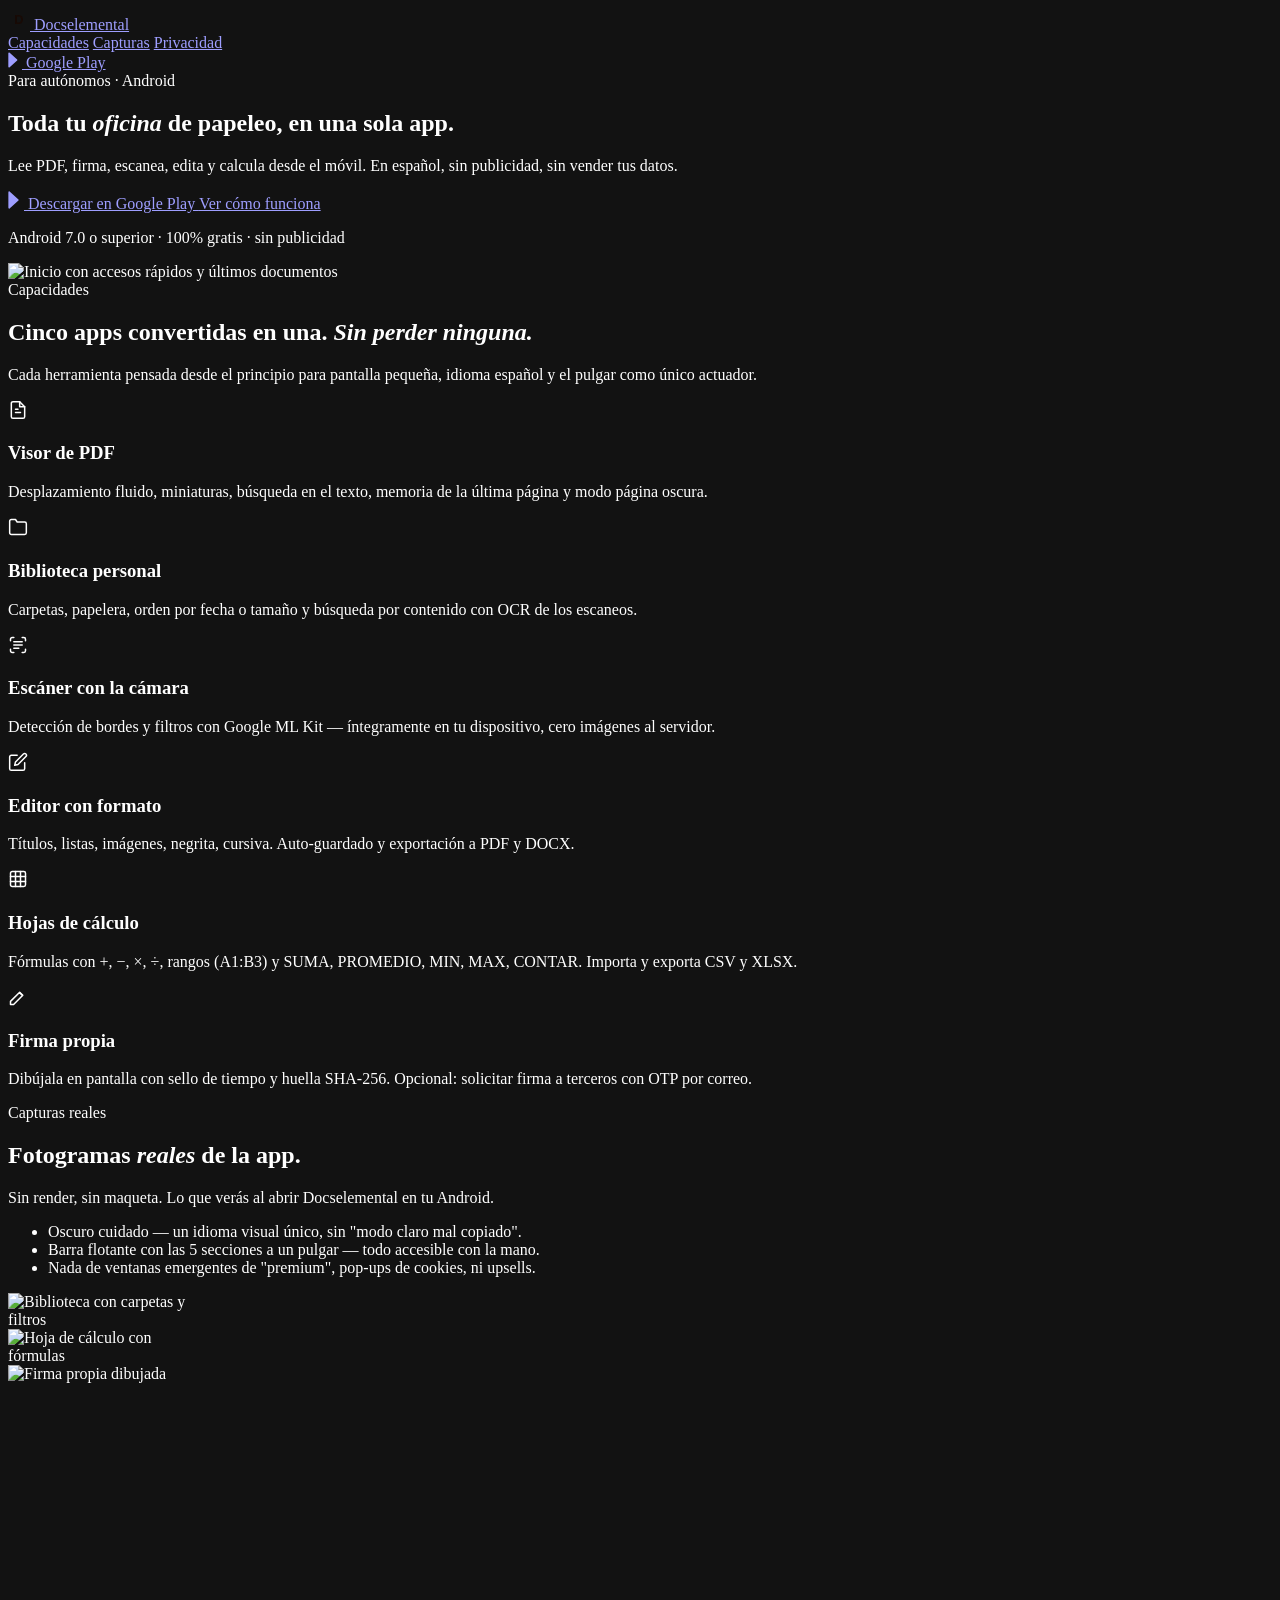
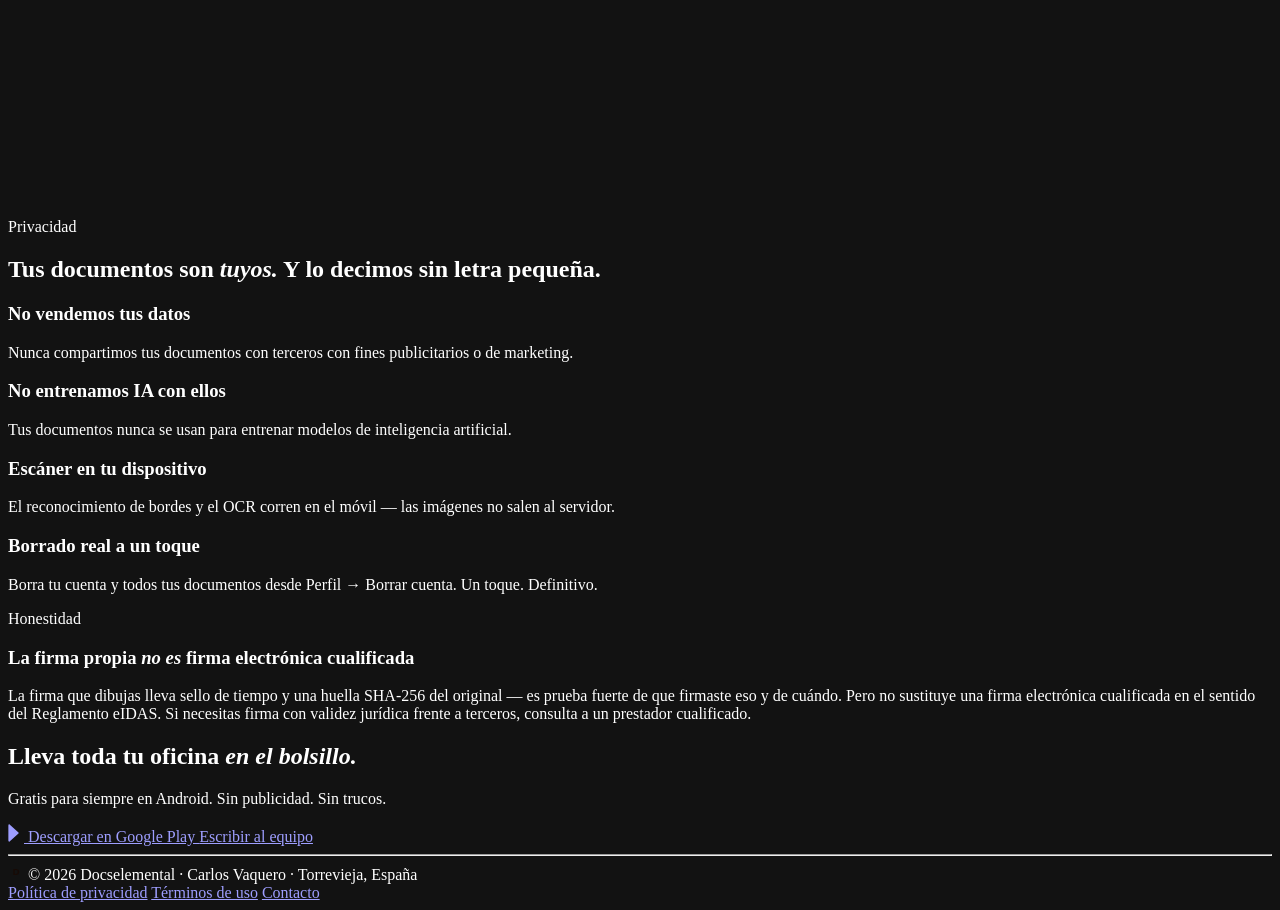
==== index.html @ fb438d94 "Finish-review fixes: canonical/og path, CTA disabled a11y, collage mobile overflow Resolves 6 materi" ====
<!DOCTYPE html><html lang="es"> <head><meta charset="utf-8"><meta name="viewport" content="width=device-width, initial-scale=1"><meta name="color-scheme" content="dark"><title>Docselemental · Toda tu oficina de papeleo, en una sola app</title><meta name="description" content="Lee PDF, firma, escanea, edita y calcula desde el móvil. Para autónomos y freelances. En español, sin publicidad, sin vender tus datos."><link rel="canonical" href="https://dehiven.github.io/docselemental-legal/"><!-- Open Graph / social --><meta property="og:title" content="Docselemental · Toda tu oficina de papeleo, en una sola app"><meta property="og:description" content="Lee PDF, firma, escanea, edita y calcula desde el móvil. Para autónomos y freelances. En español, sin publicidad, sin vender tus datos."><meta property="og:type" content="website"><meta property="og:url" content="https://dehiven.github.io/docselemental-legal/"><meta property="og:locale" content="es_ES"><meta property="og:image" content="https://dehiven.github.io/docselemental-legal/og.png"><meta name="twitter:card" content="summary_large_image"><!-- Icon --><link rel="icon" type="image/svg+xml" href="/docselemental-legal/favicon.svg"><!-- Fuente SaaS: Satoshi (Indian Type Foundry · Fontshare, free) --><link rel="preconnect" href="https://api.fontshare.com"><link rel="preconnect" href="https://cdn.fontshare.com" crossorigin><link rel="stylesheet" href="https://api.fontshare.com/v2/css?f[]=satoshi@400,500,700&display=swap"><link rel="stylesheet" href="/docselemental-legal/_astro/index.8Z9WgK96.css"></head> <body>   <div class="nav-shell"> <div class="col"> <nav class="nav-pill"> <a href="/docselemental-legal/" class="flex items-center gap-2 pl-2 no-underline text-[color:var(--color-text)]"> <svg width="22" height="22" viewBox="0 0 24 24" fill="none" aria-hidden="true"> <rect x="2" y="2" width="20" height="20" rx="6" fill="var(--color-ember)"></rect> <text x="12" y="17" text-anchor="middle" font-family="Satoshi, sans-serif" font-weight="700" font-size="14" fill="#180a05">D</text> </svg> <span class="font-semibold tracking-tight">Docselemental</span> </a> <div class="hidden md:flex items-center gap-1"> <a href="#capacidades" class="nav-link">Capacidades</a> <a href="#capturas" class="nav-link">Capturas</a> <a href="#privacidad" class="nav-link">Privacidad</a> </div> <a href="#" class="btn-ember" data-disabled="true" aria-disabled="true" tabindex="-1"> <svg width="14" height="16" viewBox="0 0 22 24" aria-hidden="true"><path d="M.5 1.2v21.6c0 .9 1 1.4 1.7.8l12.2-10.8c.5-.4.5-1.2 0-1.6L2.2.4C1.5-.2.5.3.5 1.2Z" fill="currentColor"></path></svg>
Google Play
</a> </nav> </div> </div>  <section class="relative overflow-hidden pt-14 md:pt-20 pb-20 md:pb-28"> <div class="hero-glow" aria-hidden="true"></div> <div class="col relative text-center"> <span class="section-tag"> <span class="w-1.5 h-1.5 rounded-full bg-[color:var(--color-ember)]"></span>
Para autónomos · Android
</span> <h1 class="hero-title text-[length:var(--text-h1)] mt-6 max-w-[14ch] md:max-w-[18ch] mx-auto">
Toda tu <em>oficina</em> de papeleo, en una sola app.
</h1> <p class="text-[length:var(--text-lede)] mt-6 max-w-[42ch] mx-auto text-[color:var(--color-text-dim)] leading-snug">
Lee PDF, firma, escanea, edita y calcula desde el móvil. En español, sin publicidad, sin vender tus datos.
</p> <div class="mt-10 flex flex-wrap items-center justify-center gap-3"> <a href="#" class="btn-ember" data-disabled="true" aria-disabled="true" tabindex="-1"> <svg width="16" height="18" viewBox="0 0 22 24" aria-hidden="true"><path d="M.5 1.2v21.6c0 .9 1 1.4 1.7.8l12.2-10.8c.5-.4.5-1.2 0-1.6L2.2.4C1.5-.2.5.3.5 1.2Z" fill="currentColor"></path></svg>
Descargar en Google Play
</a> <a href="#capacidades" class="btn-ghost">Ver cómo funciona</a> </div> <p class="text-[length:var(--text-micro)] mt-5 text-[color:var(--color-text-faint)]">
Android 7.0 o superior · 100% gratis · sin publicidad
</p> </div> <!-- Mockup del móvil debajo del hero --> <div class="col relative mt-16 md:mt-24 flex justify-center"> <div class="phone-frame"> <div class="phone-notch"></div> <div class="phone-frame-screen"> <img src="/docselemental-legal/screens/03-inicio.png" alt="Inicio con accesos rápidos y últimos documentos" width="1080" height="1920" loading="eager"> </div> </div> </div> </section>  <section id="capacidades" class="section"> <div class="col text-center"> <span class="section-tag">Capacidades</span> <h2 class="section-title text-[length:var(--text-h2)] max-w-[22ch] mx-auto">
Cinco apps convertidas en una. <em class="not-italic text-[color:var(--color-ember-2)]">Sin perder ninguna.</em> </h2> <p class="text-[color:var(--color-text-dim)] text-[length:var(--text-body)] mt-5 max-w-[46ch] mx-auto">
Cada herramienta pensada desde el principio para pantalla pequeña, idioma español y el pulgar como único actuador.
</p> </div> <div class="col mt-14 grid gap-5 md:grid-cols-2 lg:grid-cols-3"> <article class="feature-card"> <span class="feature-icon"> <svg width="20" height="20" viewBox="0 0 24 24" fill="none" stroke="currentColor" stroke-width="1.8" stroke-linecap="round" stroke-linejoin="round" aria-hidden="true"><path d="M14 2H6a2 2 0 0 0-2 2v16a2 2 0 0 0 2 2h12a2 2 0 0 0 2-2V8z"></path><path d="M14 2v6h6"></path><path d="M9 15h6M9 11h3"></path></svg>      </span> <h3>Visor de PDF</h3> <p>Desplazamiento fluido, miniaturas, búsqueda en el texto, memoria de la última página y modo página oscura.</p> </article><article class="feature-card"> <span class="feature-icon">  <svg width="20" height="20" viewBox="0 0 24 24" fill="none" stroke="currentColor" stroke-width="1.8" stroke-linecap="round" stroke-linejoin="round" aria-hidden="true"><path d="M22 19a2 2 0 0 1-2 2H4a2 2 0 0 1-2-2V5a2 2 0 0 1 2-2h5l2 3h9a2 2 0 0 1 2 2z"></path></svg>     </span> <h3>Biblioteca personal</h3> <p>Carpetas, papelera, orden por fecha o tamaño y búsqueda por contenido con OCR de los escaneos.</p> </article><article class="feature-card"> <span class="feature-icon">   <svg width="20" height="20" viewBox="0 0 24 24" fill="none" stroke="currentColor" stroke-width="1.8" stroke-linecap="round" stroke-linejoin="round" aria-hidden="true"><path d="M3 7V5a2 2 0 0 1 2-2h2"></path><path d="M17 3h2a2 2 0 0 1 2 2v2"></path><path d="M21 17v2a2 2 0 0 1-2 2h-2"></path><path d="M7 21H5a2 2 0 0 1-2-2v-2"></path><path d="M7 8h10"></path><path d="M7 12h10"></path><path d="M7 16h6"></path></svg>    </span> <h3>Escáner con la cámara</h3> <p>Detección de bordes y filtros con Google ML Kit — íntegramente en tu dispositivo, cero imágenes al servidor.</p> </article><article class="feature-card"> <span class="feature-icon">    <svg width="20" height="20" viewBox="0 0 24 24" fill="none" stroke="currentColor" stroke-width="1.8" stroke-linecap="round" stroke-linejoin="round" aria-hidden="true"><path d="M11 4H4a2 2 0 0 0-2 2v14a2 2 0 0 0 2 2h14a2 2 0 0 0 2-2v-7"></path><path d="M18.5 2.5a2.121 2.121 0 0 1 3 3L12 15l-4 1 1-4z"></path></svg>   </span> <h3>Editor con formato</h3> <p>Títulos, listas, imágenes, negrita, cursiva. Auto-guardado y exportación a PDF y DOCX.</p> </article><article class="feature-card"> <span class="feature-icon">     <svg width="20" height="20" viewBox="0 0 24 24" fill="none" stroke="currentColor" stroke-width="1.8" stroke-linecap="round" stroke-linejoin="round" aria-hidden="true"><rect x="3" y="3" width="18" height="18" rx="2"></rect><line x1="3" y1="9" x2="21" y2="9"></line><line x1="3" y1="15" x2="21" y2="15"></line><line x1="9" y1="3" x2="9" y2="21"></line><line x1="15" y1="3" x2="15" y2="21"></line></svg>  </span> <h3>Hojas de cálculo</h3> <p>Fórmulas con +, −, ×, ÷, rangos (A1:B3) y SUMA, PROMEDIO, MIN, MAX, CONTAR. Importa y exporta CSV y XLSX.</p> </article><article class="feature-card"> <span class="feature-icon">      <svg width="20" height="20" viewBox="0 0 24 24" fill="none" stroke="currentColor" stroke-width="1.8" stroke-linecap="round" stroke-linejoin="round" aria-hidden="true"><path d="M3 17.25V21h3.75l11-11-3.75-3.75-11 11z"></path><path d="M14 7l3 3"></path></svg> </span> <h3>Firma propia</h3> <p>Dibújala en pantalla con sello de tiempo y huella SHA-256. Opcional: solicitar firma a terceros con OTP por correo.</p> </article> </div> </section>  <section id="capturas" class="section"> <div class="col grid gap-14 lg:grid-cols-[1.1fr_1fr] lg:items-center"> <div> <span class="section-tag">Capturas reales</span> <h2 class="section-title text-[length:var(--text-h2)] mt-3 max-w-[18ch]">
Fotogramas <em class="not-italic text-[color:var(--color-ember-2)]">reales</em> de la app.
</h2> <p class="text-[color:var(--color-text-dim)] text-[length:var(--text-body)] mt-5 max-w-[46ch]">
Sin render, sin maqueta. Lo que verás al abrir Docselemental en tu Android.
</p> <ul class="mt-8 space-y-3 text-[color:var(--color-text-dim)] text-[length:var(--text-body)]"> <li class="flex items-start gap-2.5"><span class="mt-2 w-1.5 h-1.5 rounded-full bg-[color:var(--color-ember)] shrink-0"></span>Oscuro cuidado — un idioma visual único, sin "modo claro mal copiado".</li> <li class="flex items-start gap-2.5"><span class="mt-2 w-1.5 h-1.5 rounded-full bg-[color:var(--color-ember)] shrink-0"></span>Barra flotante con las 5 secciones a un pulgar — todo accesible con la mano.</li> <li class="flex items-start gap-2.5"><span class="mt-2 w-1.5 h-1.5 rounded-full bg-[color:var(--color-ember)] shrink-0"></span>Nada de ventanas emergentes de "premium", pop-ups de cookies, ni upsells.</li> </ul> </div> <!-- Collage de 3 capturas apiladas. Phone central como ancla; siblings
           rotados a los costados. Todas las medidas en clamp(viewport) para
           que el conjunto quepa en 375 px sin tocar la sección eIDAS de abajo. --> <div class="relative flex justify-center lg:justify-end" style="isolation:isolate"> <div class="relative" style="width:min(100%, 420px); aspect-ratio:4/5"> <div class="phone-frame absolute left-0 bottom-2 rotate-[-6deg] origin-bottom-left" style="width:clamp(100px, 32vw, 180px)"> <div class="phone-notch"></div> <div class="phone-frame-screen"> <img src="/docselemental-legal/screens/04-biblioteca.png" alt="Biblioteca con carpetas y filtros" loading="lazy" width="1080" height="1920"> </div> </div> <div class="phone-frame absolute right-0 top-2 rotate-[8deg] origin-top-right" style="width:clamp(115px, 36vw, 200px)"> <div class="phone-notch"></div> <div class="phone-frame-screen"> <img src="/docselemental-legal/screens/05-hojas.png" alt="Hoja de cálculo con fórmulas" loading="lazy" width="1080" height="1920"> </div> </div> <div class="phone-frame absolute left-1/2 -translate-x-1/2 top-1/2 -translate-y-1/2" style="width:clamp(140px, 44vw, 230px); z-index:2"> <div class="phone-notch"></div> <div class="phone-frame-screen"> <img src="/docselemental-legal/screens/07-firma.png" alt="Firma propia dibujada" loading="lazy" width="1080" height="1920"> </div> </div> </div> </div> </div> </section>  <section id="privacidad" class="section"> <div class="col text-center"> <span class="section-tag">Privacidad</span> <h2 class="section-title text-[length:var(--text-h2)] max-w-[22ch] mx-auto">
Tus documentos son <em class="not-italic text-[color:var(--color-ember-2)]">tuyos.</em> Y lo decimos sin letra pequeña.
</h2> </div> <div class="col mt-12 grid gap-5 md:grid-cols-2"> <article class="feature-card"> <h3>No vendemos tus datos</h3> <p>Nunca compartimos tus documentos con terceros con fines publicitarios o de marketing.</p> </article><article class="feature-card"> <h3>No entrenamos IA con ellos</h3> <p>Tus documentos nunca se usan para entrenar modelos de inteligencia artificial.</p> </article><article class="feature-card"> <h3>Escáner en tu dispositivo</h3> <p>El reconocimiento de bordes y el OCR corren en el móvil — las imágenes no salen al servidor.</p> </article><article class="feature-card"> <h3>Borrado real a un toque</h3> <p>Borra tu cuenta y todos tus documentos desde Perfil → Borrar cuenta. Un toque. Definitivo.</p> </article> </div> <!-- Lo que NO es (honestidad clave del posicionamiento) --> <div class="col mt-14"> <div class="feature-card max-w-[52rem] mx-auto"> <span class="section-tag mb-3">Honestidad</span> <h3>La firma propia <em class="not-italic text-[color:var(--color-ember-2)]">no es</em> firma electrónica cualificada</h3> <p class="mt-3">
La firma que dibujas lleva sello de tiempo y una huella SHA-256 del original — es
          prueba fuerte de que firmaste eso y de cuándo. Pero no sustituye una firma
          electrónica cualificada en el sentido del Reglamento eIDAS. Si necesitas firma
          con validez jurídica frente a terceros, consulta a un prestador cualificado.
</p> </div> </div> </section>  <section class="section"> <div class="col text-center relative overflow-hidden rounded-3xl border border-[color:var(--color-line)] bg-gradient-to-b from-[color:var(--color-bg-2)] to-[color:var(--color-bg)] p-10 md:p-16"> <div class="hero-glow" aria-hidden="true" style="inset: -40% -20% auto -20%; height: 100%"></div> <div class="relative"> <h2 class="section-title text-[length:var(--text-h2)] max-w-[22ch] mx-auto">
Lleva toda tu oficina <em class="not-italic text-[color:var(--color-ember-2)]">en el bolsillo.</em> </h2> <p class="text-[length:var(--text-lede)] text-[color:var(--color-text-dim)] mt-5 max-w-[42ch] mx-auto">
Gratis para siempre en Android. Sin publicidad. Sin trucos.
</p> <div class="mt-9 flex flex-wrap items-center justify-center gap-3"> <a href="#" class="btn-ember" data-disabled="true" aria-disabled="true" tabindex="-1"> <svg width="16" height="18" viewBox="0 0 22 24" aria-hidden="true"><path d="M.5 1.2v21.6c0 .9 1 1.4 1.7.8l12.2-10.8c.5-.4.5-1.2 0-1.6L2.2.4C1.5-.2.5.3.5 1.2Z" fill="currentColor"></path></svg>
Descargar en Google Play
</a> <a href="mailto:vaqueromuelacarlos@gmail.com" class="btn-ghost">Escribir al equipo</a> </div> </div> </div> </section>  <footer class="pb-12 pt-6"> <div class="col"> <hr class="div-ember mb-8"> <div class="flex flex-wrap items-start justify-between gap-6 text-[length:var(--text-micro)] text-[color:var(--color-text-faint)]"> <div class="flex items-center gap-2"> <svg width="16" height="16" viewBox="0 0 24 24" fill="none" aria-hidden="true"> <rect x="2" y="2" width="20" height="20" rx="6" fill="var(--color-ember)"></rect> <text x="12" y="17" text-anchor="middle" font-family="Satoshi, sans-serif" font-weight="700" font-size="14" fill="#180a05">D</text> </svg> <span>© 2026 Docselemental · Carlos Vaquero · Torrevieja, España</span> </div> <nav class="flex flex-wrap gap-x-6 gap-y-2"> <a href="politica-privacidad.html" class="hover:text-[color:var(--color-text)]">Política de privacidad</a> <a href="terminos-uso.html" class="hover:text-[color:var(--color-text)]">Términos de uso</a> <a href="mailto:vaqueromuelacarlos@gmail.com" class="hover:text-[color:var(--color-text)]">Contacto</a> </nav> </div> </div> </footer>  </body></html>
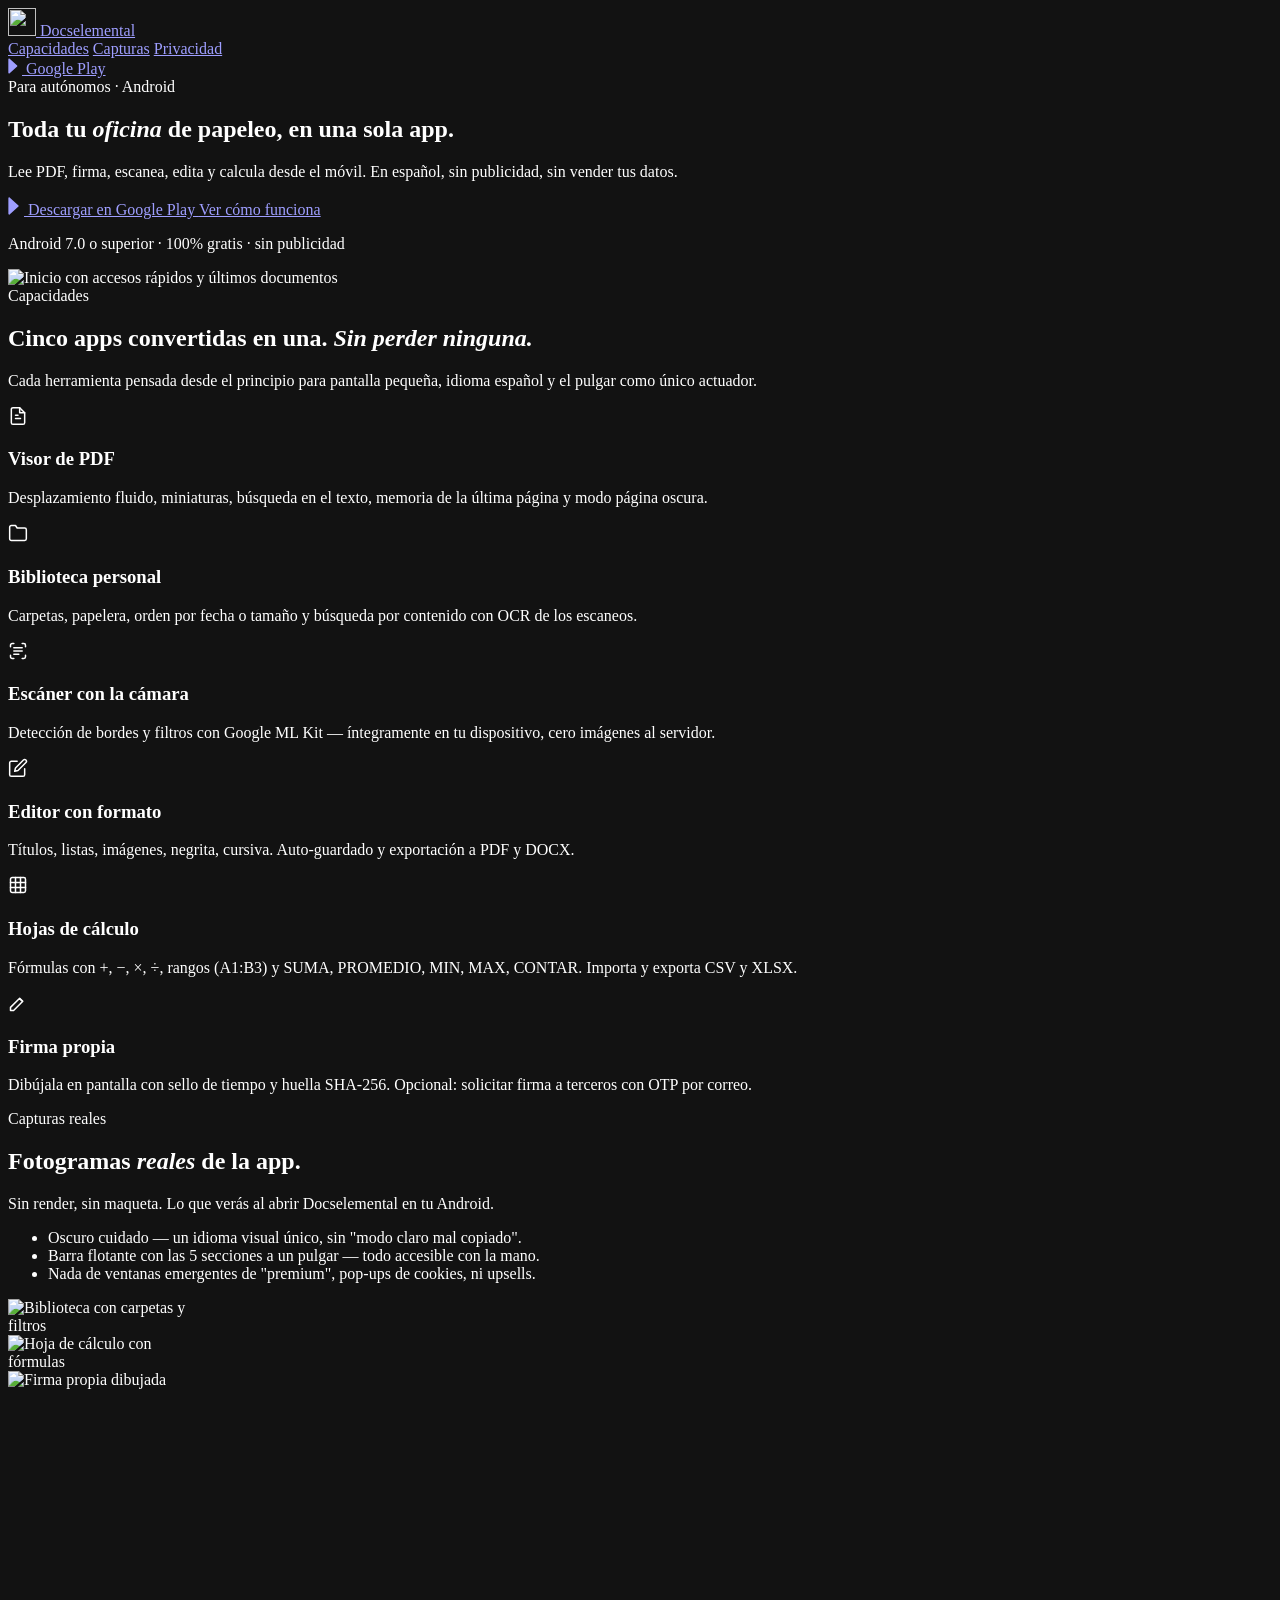
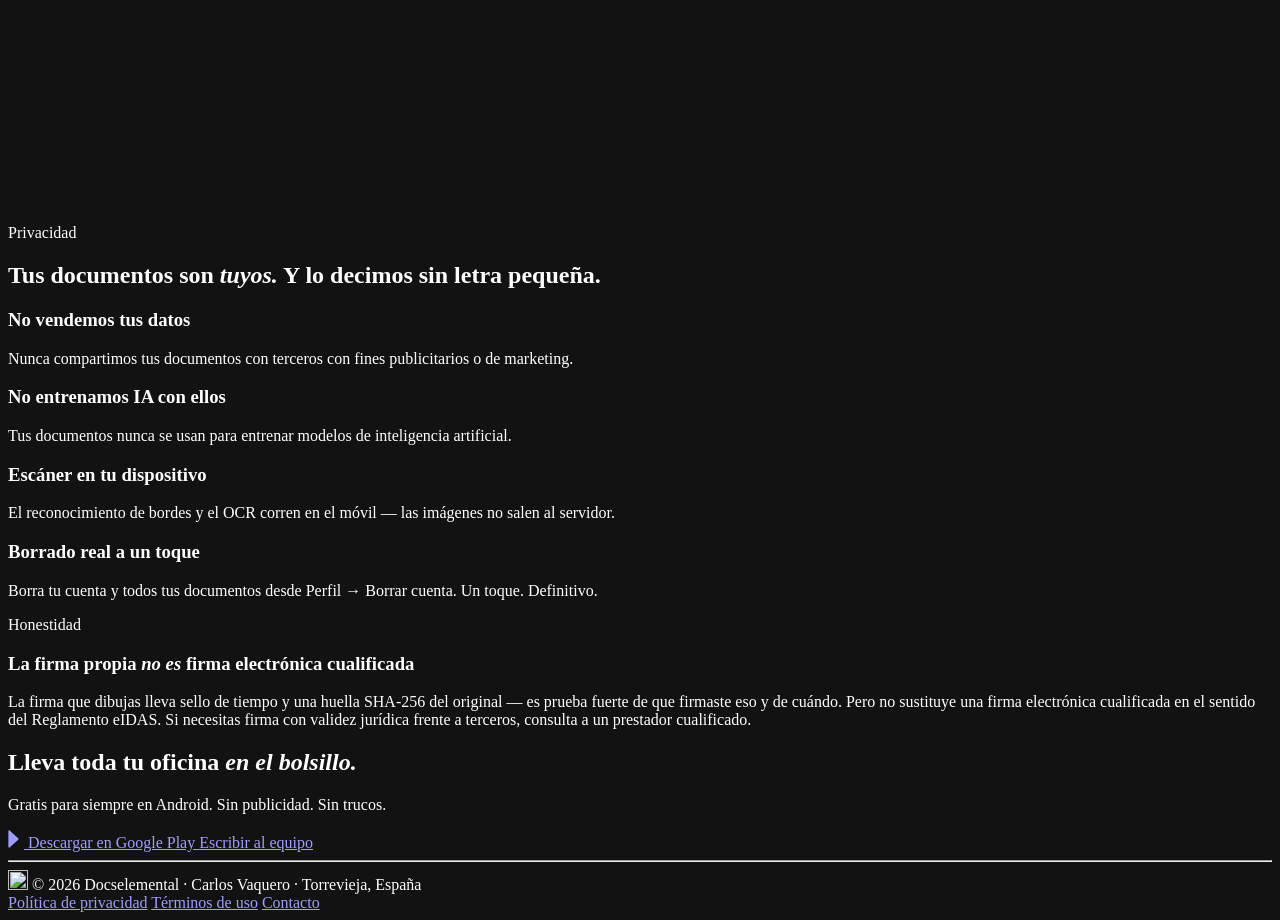
==== commit 0ad3d53b: "Logo oficial de la app + fix capturas recortadas + mobile pulido - Nuevo logo PNG de la app en nav, " ====
--- a/index.html
+++ b/index.html
@@ -1,4 +1,4 @@
-<!DOCTYPE html><html lang="es"> <head><meta charset="utf-8"><meta name="viewport" content="width=device-width, initial-scale=1"><meta name="color-scheme" content="dark"><title>Docselemental · Toda tu oficina de papeleo, en una sola app</title><meta name="description" content="Lee PDF, firma, escanea, edita y calcula desde el móvil. Para autónomos y freelances. En español, sin publicidad, sin vender tus datos."><link rel="canonical" href="https://dehiven.github.io/docselemental-legal/"><!-- Open Graph / social --><meta property="og:title" content="Docselemental · Toda tu oficina de papeleo, en una sola app"><meta property="og:description" content="Lee PDF, firma, escanea, edita y calcula desde el móvil. Para autónomos y freelances. En español, sin publicidad, sin vender tus datos."><meta property="og:type" content="website"><meta property="og:url" content="https://dehiven.github.io/docselemental-legal/"><meta property="og:locale" content="es_ES"><meta property="og:image" content="https://dehiven.github.io/docselemental-legal/og.png"><meta name="twitter:card" content="summary_large_image"><!-- Icon --><link rel="icon" type="image/svg+xml" href="/docselemental-legal/favicon.svg"><!-- Fuente SaaS: Satoshi (Indian Type Foundry · Fontshare, free) --><link rel="preconnect" href="https://api.fontshare.com"><link rel="preconnect" href="https://cdn.fontshare.com" crossorigin><link rel="stylesheet" href="https://api.fontshare.com/v2/css?f[]=satoshi@400,500,700&display=swap"><link rel="stylesheet" href="/docselemental-legal/_astro/index.8Z9WgK96.css"></head> <body>   <div class="nav-shell"> <div class="col"> <nav class="nav-pill"> <a href="/docselemental-legal/" class="flex items-center gap-2 pl-2 no-underline text-[color:var(--color-text)]"> <svg width="22" height="22" viewBox="0 0 24 24" fill="none" aria-hidden="true"> <rect x="2" y="2" width="20" height="20" rx="6" fill="var(--color-ember)"></rect> <text x="12" y="17" text-anchor="middle" font-family="Satoshi, sans-serif" font-weight="700" font-size="14" fill="#180a05">D</text> </svg> <span class="font-semibold tracking-tight">Docselemental</span> </a> <div class="hidden md:flex items-center gap-1"> <a href="#capacidades" class="nav-link">Capacidades</a> <a href="#capturas" class="nav-link">Capturas</a> <a href="#privacidad" class="nav-link">Privacidad</a> </div> <a href="#" class="btn-ember" data-disabled="true" aria-disabled="true" tabindex="-1"> <svg width="14" height="16" viewBox="0 0 22 24" aria-hidden="true"><path d="M.5 1.2v21.6c0 .9 1 1.4 1.7.8l12.2-10.8c.5-.4.5-1.2 0-1.6L2.2.4C1.5-.2.5.3.5 1.2Z" fill="currentColor"></path></svg>
+<!DOCTYPE html><html lang="es"> <head><meta charset="utf-8"><meta name="viewport" content="width=device-width, initial-scale=1"><meta name="color-scheme" content="dark"><title>Docselemental · Toda tu oficina de papeleo, en una sola app</title><meta name="description" content="Lee PDF, firma, escanea, edita y calcula desde el móvil. Para autónomos y freelances. En español, sin publicidad, sin vender tus datos."><link rel="canonical" href="https://dehiven.github.io/docselemental-legal/"><!-- Open Graph / social --><meta property="og:title" content="Docselemental · Toda tu oficina de papeleo, en una sola app"><meta property="og:description" content="Lee PDF, firma, escanea, edita y calcula desde el móvil. Para autónomos y freelances. En español, sin publicidad, sin vender tus datos."><meta property="og:type" content="website"><meta property="og:url" content="https://dehiven.github.io/docselemental-legal/"><meta property="og:locale" content="es_ES"><meta property="og:image" content="https://dehiven.github.io/docselemental-legal/og.png"><meta name="twitter:card" content="summary_large_image"><!-- Icon oficial de la app --><link rel="icon" type="image/png" href="/docselemental-legal/logo.png"><link rel="apple-touch-icon" href="/docselemental-legal/logo.png"><!-- Fuente SaaS: Satoshi (Indian Type Foundry · Fontshare, free) --><link rel="preconnect" href="https://api.fontshare.com"><link rel="preconnect" href="https://cdn.fontshare.com" crossorigin><link rel="stylesheet" href="https://api.fontshare.com/v2/css?f[]=satoshi@400,500,700&display=swap"><link rel="stylesheet" href="/docselemental-legal/_astro/index.DDePrbBV.css"></head> <body>   <div class="nav-shell"> <div class="col"> <nav class="nav-pill"> <a href="/docselemental-legal/" class="flex items-center gap-2 pl-1 no-underline text-[color:var(--color-text)]"> <img src="/docselemental-legal/logo.png" alt="" width="28" height="28" class="rounded-lg"> <span class="font-semibold tracking-tight">Docselemental</span> </a> <div class="hidden md:flex items-center gap-1"> <a href="#capacidades" class="nav-link">Capacidades</a> <a href="#capturas" class="nav-link">Capturas</a> <a href="#privacidad" class="nav-link">Privacidad</a> </div> <a href="#" class="btn-ember" data-disabled="true" aria-disabled="true" tabindex="-1"> <svg width="14" height="16" viewBox="0 0 22 24" aria-hidden="true"><path d="M.5 1.2v21.6c0 .9 1 1.4 1.7.8l12.2-10.8c.5-.4.5-1.2 0-1.6L2.2.4C1.5-.2.5.3.5 1.2Z" fill="currentColor"></path></svg>
 Google Play
 </a> </nav> </div> </div>  <section class="relative overflow-hidden pt-14 md:pt-20 pb-20 md:pb-28"> <div class="hero-glow" aria-hidden="true"></div> <div class="col relative text-center"> <span class="section-tag"> <span class="w-1.5 h-1.5 rounded-full bg-[color:var(--color-ember)]"></span>
 Para autónomos · Android
@@ -31,4 +31,4 @@
 Gratis para siempre en Android. Sin publicidad. Sin trucos.
 </p> <div class="mt-9 flex flex-wrap items-center justify-center gap-3"> <a href="#" class="btn-ember" data-disabled="true" aria-disabled="true" tabindex="-1"> <svg width="16" height="18" viewBox="0 0 22 24" aria-hidden="true"><path d="M.5 1.2v21.6c0 .9 1 1.4 1.7.8l12.2-10.8c.5-.4.5-1.2 0-1.6L2.2.4C1.5-.2.5.3.5 1.2Z" fill="currentColor"></path></svg>
 Descargar en Google Play
-</a> <a href="mailto:vaqueromuelacarlos@gmail.com" class="btn-ghost">Escribir al equipo</a> </div> </div> </div> </section>  <footer class="pb-12 pt-6"> <div class="col"> <hr class="div-ember mb-8"> <div class="flex flex-wrap items-start justify-between gap-6 text-[length:var(--text-micro)] text-[color:var(--color-text-faint)]"> <div class="flex items-center gap-2"> <svg width="16" height="16" viewBox="0 0 24 24" fill="none" aria-hidden="true"> <rect x="2" y="2" width="20" height="20" rx="6" fill="var(--color-ember)"></rect> <text x="12" y="17" text-anchor="middle" font-family="Satoshi, sans-serif" font-weight="700" font-size="14" fill="#180a05">D</text> </svg> <span>© 2026 Docselemental · Carlos Vaquero · Torrevieja, España</span> </div> <nav class="flex flex-wrap gap-x-6 gap-y-2"> <a href="politica-privacidad.html" class="hover:text-[color:var(--color-text)]">Política de privacidad</a> <a href="terminos-uso.html" class="hover:text-[color:var(--color-text)]">Términos de uso</a> <a href="mailto:vaqueromuelacarlos@gmail.com" class="hover:text-[color:var(--color-text)]">Contacto</a> </nav> </div> </div> </footer>  </body></html>+</a> <a href="mailto:vaqueromuelacarlos@gmail.com" class="btn-ghost">Escribir al equipo</a> </div> </div> </div> </section>  <footer class="pb-12 pt-6"> <div class="col"> <hr class="div-ember mb-8"> <div class="flex flex-wrap items-start justify-between gap-6 text-[length:var(--text-micro)] text-[color:var(--color-text-faint)]"> <div class="flex items-center gap-2"> <img src="/docselemental-legal/logo.png" alt="" width="20" height="20" class="rounded-md"> <span>© 2026 Docselemental · Carlos Vaquero · Torrevieja, España</span> </div> <nav class="flex flex-wrap gap-x-6 gap-y-2"> <a href="politica-privacidad.html" class="hover:text-[color:var(--color-text)]">Política de privacidad</a> <a href="terminos-uso.html" class="hover:text-[color:var(--color-text)]">Términos de uso</a> <a href="mailto:vaqueromuelacarlos@gmail.com" class="hover:text-[color:var(--color-text)]">Contacto</a> </nav> </div> </div> </footer>  </body></html>
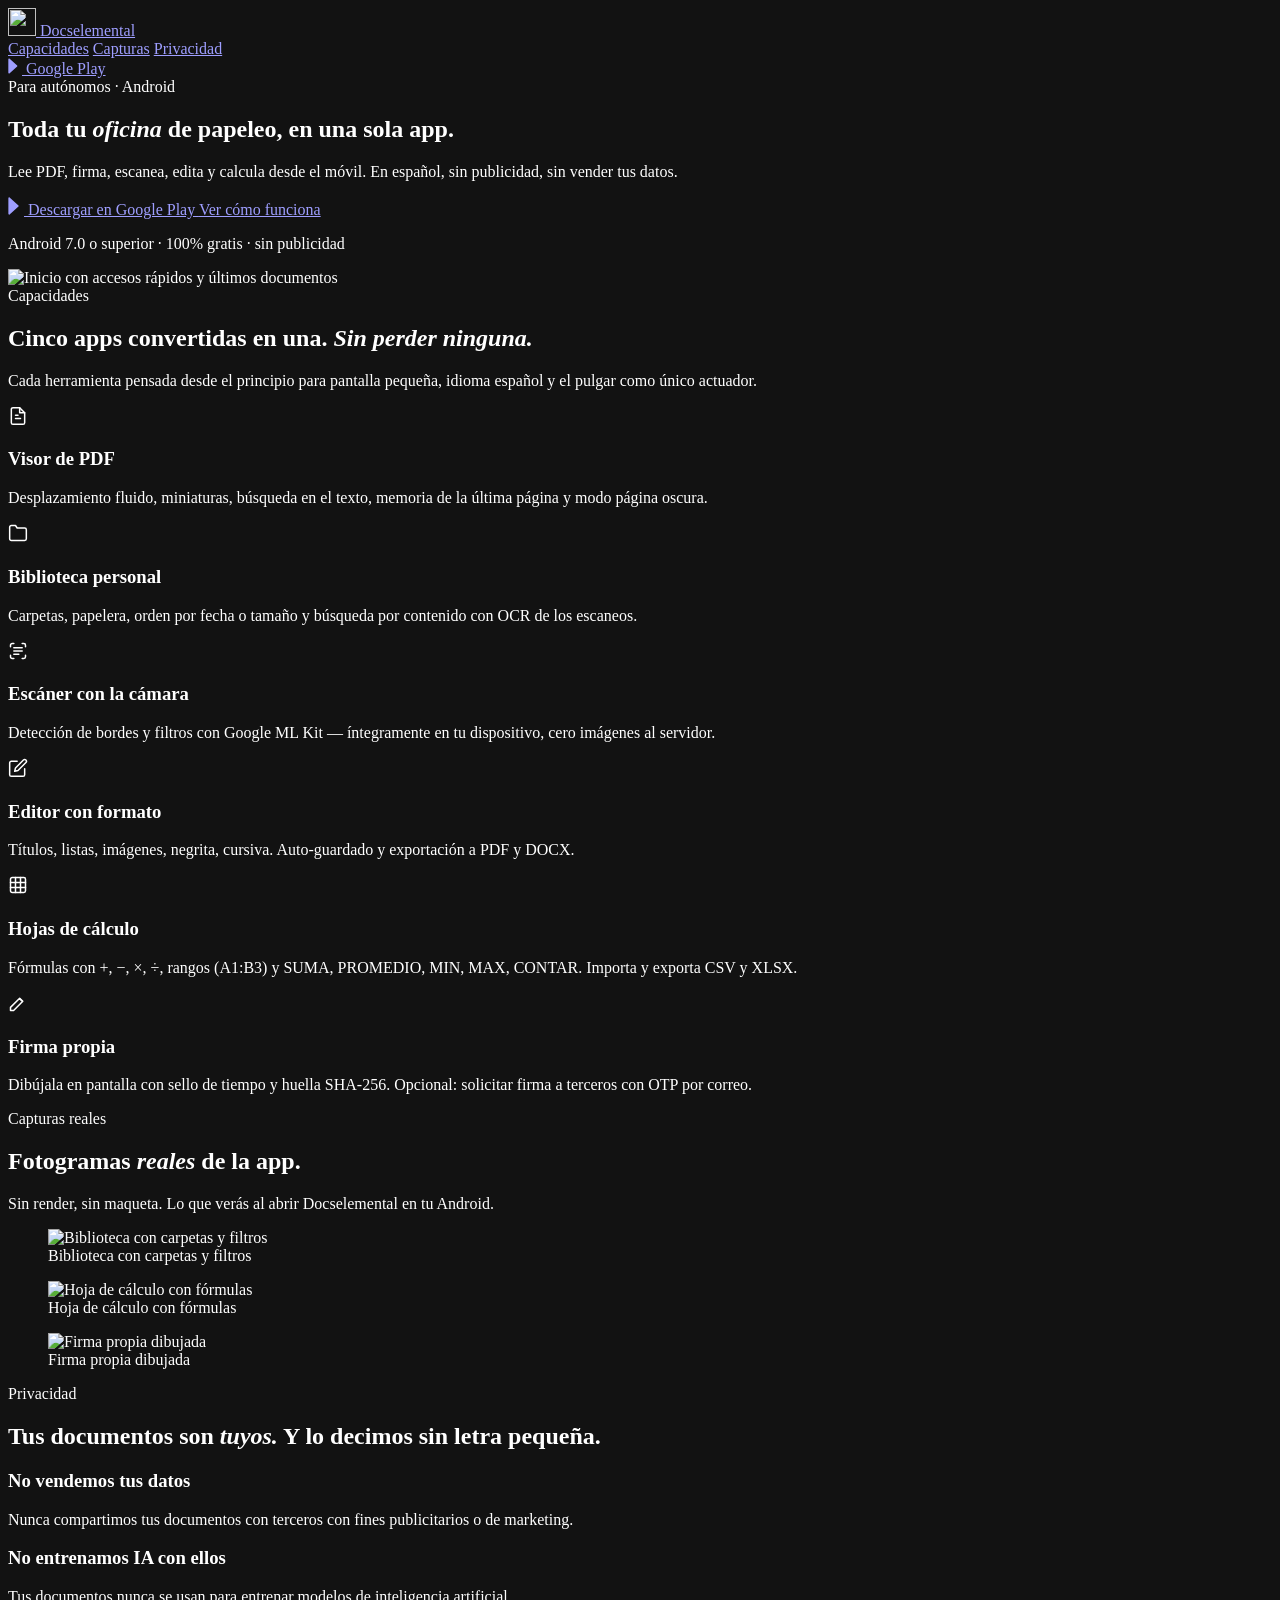
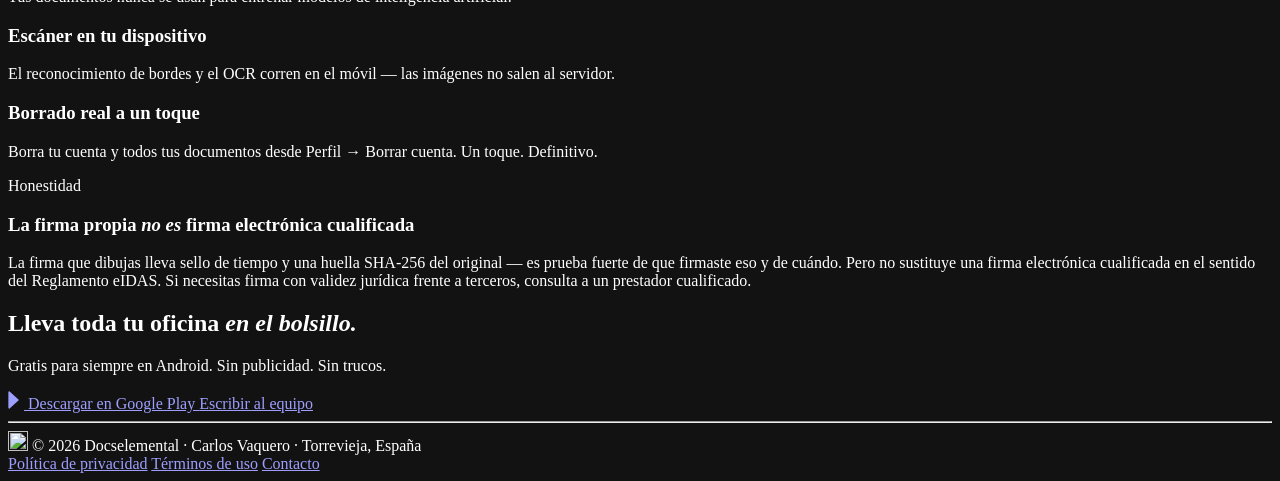
==== commit a819544a: "Mobile: overflow-x hidden + grid limpio sin solapamientos - html/body overflow-x:hidden como safety " ====
--- a/index.html
+++ b/index.html
@@ -1,4 +1,4 @@
-<!DOCTYPE html><html lang="es"> <head><meta charset="utf-8"><meta name="viewport" content="width=device-width, initial-scale=1"><meta name="color-scheme" content="dark"><title>Docselemental · Toda tu oficina de papeleo, en una sola app</title><meta name="description" content="Lee PDF, firma, escanea, edita y calcula desde el móvil. Para autónomos y freelances. En español, sin publicidad, sin vender tus datos."><link rel="canonical" href="https://dehiven.github.io/docselemental-legal/"><!-- Open Graph / social --><meta property="og:title" content="Docselemental · Toda tu oficina de papeleo, en una sola app"><meta property="og:description" content="Lee PDF, firma, escanea, edita y calcula desde el móvil. Para autónomos y freelances. En español, sin publicidad, sin vender tus datos."><meta property="og:type" content="website"><meta property="og:url" content="https://dehiven.github.io/docselemental-legal/"><meta property="og:locale" content="es_ES"><meta property="og:image" content="https://dehiven.github.io/docselemental-legal/og.png"><meta name="twitter:card" content="summary_large_image"><!-- Icon oficial de la app --><link rel="icon" type="image/png" href="/docselemental-legal/logo.png"><link rel="apple-touch-icon" href="/docselemental-legal/logo.png"><!-- Fuente SaaS: Satoshi (Indian Type Foundry · Fontshare, free) --><link rel="preconnect" href="https://api.fontshare.com"><link rel="preconnect" href="https://cdn.fontshare.com" crossorigin><link rel="stylesheet" href="https://api.fontshare.com/v2/css?f[]=satoshi@400,500,700&display=swap"><link rel="stylesheet" href="/docselemental-legal/_astro/index.DDePrbBV.css"></head> <body>   <div class="nav-shell"> <div class="col"> <nav class="nav-pill"> <a href="/docselemental-legal/" class="flex items-center gap-2 pl-1 no-underline text-[color:var(--color-text)]"> <img src="/docselemental-legal/logo.png" alt="" width="28" height="28" class="rounded-lg"> <span class="font-semibold tracking-tight">Docselemental</span> </a> <div class="hidden md:flex items-center gap-1"> <a href="#capacidades" class="nav-link">Capacidades</a> <a href="#capturas" class="nav-link">Capturas</a> <a href="#privacidad" class="nav-link">Privacidad</a> </div> <a href="#" class="btn-ember" data-disabled="true" aria-disabled="true" tabindex="-1"> <svg width="14" height="16" viewBox="0 0 22 24" aria-hidden="true"><path d="M.5 1.2v21.6c0 .9 1 1.4 1.7.8l12.2-10.8c.5-.4.5-1.2 0-1.6L2.2.4C1.5-.2.5.3.5 1.2Z" fill="currentColor"></path></svg>
+<!DOCTYPE html><html lang="es"> <head><meta charset="utf-8"><meta name="viewport" content="width=device-width, initial-scale=1"><meta name="color-scheme" content="dark"><title>Docselemental · Toda tu oficina de papeleo, en una sola app</title><meta name="description" content="Lee PDF, firma, escanea, edita y calcula desde el móvil. Para autónomos y freelances. En español, sin publicidad, sin vender tus datos."><link rel="canonical" href="https://dehiven.github.io/docselemental-legal/"><!-- Open Graph / social --><meta property="og:title" content="Docselemental · Toda tu oficina de papeleo, en una sola app"><meta property="og:description" content="Lee PDF, firma, escanea, edita y calcula desde el móvil. Para autónomos y freelances. En español, sin publicidad, sin vender tus datos."><meta property="og:type" content="website"><meta property="og:url" content="https://dehiven.github.io/docselemental-legal/"><meta property="og:locale" content="es_ES"><meta property="og:image" content="https://dehiven.github.io/docselemental-legal/og.png"><meta name="twitter:card" content="summary_large_image"><!-- Icon oficial de la app --><link rel="icon" type="image/png" href="/docselemental-legal/logo.png"><link rel="apple-touch-icon" href="/docselemental-legal/logo.png"><!-- Fuente SaaS: Satoshi (Indian Type Foundry · Fontshare, free) --><link rel="preconnect" href="https://api.fontshare.com"><link rel="preconnect" href="https://cdn.fontshare.com" crossorigin><link rel="stylesheet" href="https://api.fontshare.com/v2/css?f[]=satoshi@400,500,700&display=swap"><link rel="stylesheet" href="/docselemental-legal/_astro/index.BOlfcXjz.css"></head> <body>   <div class="nav-shell"> <div class="col"> <nav class="nav-pill"> <a href="/docselemental-legal/" class="flex items-center gap-2 pl-1 no-underline text-[color:var(--color-text)]"> <img src="/docselemental-legal/logo.png" alt="" width="28" height="28" class="rounded-lg"> <span class="font-semibold tracking-tight">Docselemental</span> </a> <div class="hidden md:flex items-center gap-1"> <a href="#capacidades" class="nav-link">Capacidades</a> <a href="#capturas" class="nav-link">Capturas</a> <a href="#privacidad" class="nav-link">Privacidad</a> </div> <a href="#" class="btn-ember" data-disabled="true" aria-disabled="true" tabindex="-1"> <svg width="14" height="16" viewBox="0 0 22 24" aria-hidden="true"><path d="M.5 1.2v21.6c0 .9 1 1.4 1.7.8l12.2-10.8c.5-.4.5-1.2 0-1.6L2.2.4C1.5-.2.5.3.5 1.2Z" fill="currentColor"></path></svg>
 Google Play
 </a> </nav> </div> </div>  <section class="relative overflow-hidden pt-14 md:pt-20 pb-20 md:pb-28"> <div class="hero-glow" aria-hidden="true"></div> <div class="col relative text-center"> <span class="section-tag"> <span class="w-1.5 h-1.5 rounded-full bg-[color:var(--color-ember)]"></span>
 Para autónomos · Android
@@ -13,13 +13,12 @@
 </p> </div> <!-- Mockup del móvil debajo del hero --> <div class="col relative mt-16 md:mt-24 flex justify-center"> <div class="phone-frame"> <div class="phone-notch"></div> <div class="phone-frame-screen"> <img src="/docselemental-legal/screens/03-inicio.png" alt="Inicio con accesos rápidos y últimos documentos" width="1080" height="1920" loading="eager"> </div> </div> </div> </section>  <section id="capacidades" class="section"> <div class="col text-center"> <span class="section-tag">Capacidades</span> <h2 class="section-title text-[length:var(--text-h2)] max-w-[22ch] mx-auto">
 Cinco apps convertidas en una. <em class="not-italic text-[color:var(--color-ember-2)]">Sin perder ninguna.</em> </h2> <p class="text-[color:var(--color-text-dim)] text-[length:var(--text-body)] mt-5 max-w-[46ch] mx-auto">
 Cada herramienta pensada desde el principio para pantalla pequeña, idioma español y el pulgar como único actuador.
-</p> </div> <div class="col mt-14 grid gap-5 md:grid-cols-2 lg:grid-cols-3"> <article class="feature-card"> <span class="feature-icon"> <svg width="20" height="20" viewBox="0 0 24 24" fill="none" stroke="currentColor" stroke-width="1.8" stroke-linecap="round" stroke-linejoin="round" aria-hidden="true"><path d="M14 2H6a2 2 0 0 0-2 2v16a2 2 0 0 0 2 2h12a2 2 0 0 0 2-2V8z"></path><path d="M14 2v6h6"></path><path d="M9 15h6M9 11h3"></path></svg>      </span> <h3>Visor de PDF</h3> <p>Desplazamiento fluido, miniaturas, búsqueda en el texto, memoria de la última página y modo página oscura.</p> </article><article class="feature-card"> <span class="feature-icon">  <svg width="20" height="20" viewBox="0 0 24 24" fill="none" stroke="currentColor" stroke-width="1.8" stroke-linecap="round" stroke-linejoin="round" aria-hidden="true"><path d="M22 19a2 2 0 0 1-2 2H4a2 2 0 0 1-2-2V5a2 2 0 0 1 2-2h5l2 3h9a2 2 0 0 1 2 2z"></path></svg>     </span> <h3>Biblioteca personal</h3> <p>Carpetas, papelera, orden por fecha o tamaño y búsqueda por contenido con OCR de los escaneos.</p> </article><article class="feature-card"> <span class="feature-icon">   <svg width="20" height="20" viewBox="0 0 24 24" fill="none" stroke="currentColor" stroke-width="1.8" stroke-linecap="round" stroke-linejoin="round" aria-hidden="true"><path d="M3 7V5a2 2 0 0 1 2-2h2"></path><path d="M17 3h2a2 2 0 0 1 2 2v2"></path><path d="M21 17v2a2 2 0 0 1-2 2h-2"></path><path d="M7 21H5a2 2 0 0 1-2-2v-2"></path><path d="M7 8h10"></path><path d="M7 12h10"></path><path d="M7 16h6"></path></svg>    </span> <h3>Escáner con la cámara</h3> <p>Detección de bordes y filtros con Google ML Kit — íntegramente en tu dispositivo, cero imágenes al servidor.</p> </article><article class="feature-card"> <span class="feature-icon">    <svg width="20" height="20" viewBox="0 0 24 24" fill="none" stroke="currentColor" stroke-width="1.8" stroke-linecap="round" stroke-linejoin="round" aria-hidden="true"><path d="M11 4H4a2 2 0 0 0-2 2v14a2 2 0 0 0 2 2h14a2 2 0 0 0 2-2v-7"></path><path d="M18.5 2.5a2.121 2.121 0 0 1 3 3L12 15l-4 1 1-4z"></path></svg>   </span> <h3>Editor con formato</h3> <p>Títulos, listas, imágenes, negrita, cursiva. Auto-guardado y exportación a PDF y DOCX.</p> </article><article class="feature-card"> <span class="feature-icon">     <svg width="20" height="20" viewBox="0 0 24 24" fill="none" stroke="currentColor" stroke-width="1.8" stroke-linecap="round" stroke-linejoin="round" aria-hidden="true"><rect x="3" y="3" width="18" height="18" rx="2"></rect><line x1="3" y1="9" x2="21" y2="9"></line><line x1="3" y1="15" x2="21" y2="15"></line><line x1="9" y1="3" x2="9" y2="21"></line><line x1="15" y1="3" x2="15" y2="21"></line></svg>  </span> <h3>Hojas de cálculo</h3> <p>Fórmulas con +, −, ×, ÷, rangos (A1:B3) y SUMA, PROMEDIO, MIN, MAX, CONTAR. Importa y exporta CSV y XLSX.</p> </article><article class="feature-card"> <span class="feature-icon">      <svg width="20" height="20" viewBox="0 0 24 24" fill="none" stroke="currentColor" stroke-width="1.8" stroke-linecap="round" stroke-linejoin="round" aria-hidden="true"><path d="M3 17.25V21h3.75l11-11-3.75-3.75-11 11z"></path><path d="M14 7l3 3"></path></svg> </span> <h3>Firma propia</h3> <p>Dibújala en pantalla con sello de tiempo y huella SHA-256. Opcional: solicitar firma a terceros con OTP por correo.</p> </article> </div> </section>  <section id="capturas" class="section"> <div class="col grid gap-14 lg:grid-cols-[1.1fr_1fr] lg:items-center"> <div> <span class="section-tag">Capturas reales</span> <h2 class="section-title text-[length:var(--text-h2)] mt-3 max-w-[18ch]">
+</p> </div> <div class="col mt-14 grid gap-5 md:grid-cols-2 lg:grid-cols-3"> <article class="feature-card"> <span class="feature-icon"> <svg width="20" height="20" viewBox="0 0 24 24" fill="none" stroke="currentColor" stroke-width="1.8" stroke-linecap="round" stroke-linejoin="round" aria-hidden="true"><path d="M14 2H6a2 2 0 0 0-2 2v16a2 2 0 0 0 2 2h12a2 2 0 0 0 2-2V8z"></path><path d="M14 2v6h6"></path><path d="M9 15h6M9 11h3"></path></svg>      </span> <h3>Visor de PDF</h3> <p>Desplazamiento fluido, miniaturas, búsqueda en el texto, memoria de la última página y modo página oscura.</p> </article><article class="feature-card"> <span class="feature-icon">  <svg width="20" height="20" viewBox="0 0 24 24" fill="none" stroke="currentColor" stroke-width="1.8" stroke-linecap="round" stroke-linejoin="round" aria-hidden="true"><path d="M22 19a2 2 0 0 1-2 2H4a2 2 0 0 1-2-2V5a2 2 0 0 1 2-2h5l2 3h9a2 2 0 0 1 2 2z"></path></svg>     </span> <h3>Biblioteca personal</h3> <p>Carpetas, papelera, orden por fecha o tamaño y búsqueda por contenido con OCR de los escaneos.</p> </article><article class="feature-card"> <span class="feature-icon">   <svg width="20" height="20" viewBox="0 0 24 24" fill="none" stroke="currentColor" stroke-width="1.8" stroke-linecap="round" stroke-linejoin="round" aria-hidden="true"><path d="M3 7V5a2 2 0 0 1 2-2h2"></path><path d="M17 3h2a2 2 0 0 1 2 2v2"></path><path d="M21 17v2a2 2 0 0 1-2 2h-2"></path><path d="M7 21H5a2 2 0 0 1-2-2v-2"></path><path d="M7 8h10"></path><path d="M7 12h10"></path><path d="M7 16h6"></path></svg>    </span> <h3>Escáner con la cámara</h3> <p>Detección de bordes y filtros con Google ML Kit — íntegramente en tu dispositivo, cero imágenes al servidor.</p> </article><article class="feature-card"> <span class="feature-icon">    <svg width="20" height="20" viewBox="0 0 24 24" fill="none" stroke="currentColor" stroke-width="1.8" stroke-linecap="round" stroke-linejoin="round" aria-hidden="true"><path d="M11 4H4a2 2 0 0 0-2 2v14a2 2 0 0 0 2 2h14a2 2 0 0 0 2-2v-7"></path><path d="M18.5 2.5a2.121 2.121 0 0 1 3 3L12 15l-4 1 1-4z"></path></svg>   </span> <h3>Editor con formato</h3> <p>Títulos, listas, imágenes, negrita, cursiva. Auto-guardado y exportación a PDF y DOCX.</p> </article><article class="feature-card"> <span class="feature-icon">     <svg width="20" height="20" viewBox="0 0 24 24" fill="none" stroke="currentColor" stroke-width="1.8" stroke-linecap="round" stroke-linejoin="round" aria-hidden="true"><rect x="3" y="3" width="18" height="18" rx="2"></rect><line x1="3" y1="9" x2="21" y2="9"></line><line x1="3" y1="15" x2="21" y2="15"></line><line x1="9" y1="3" x2="9" y2="21"></line><line x1="15" y1="3" x2="15" y2="21"></line></svg>  </span> <h3>Hojas de cálculo</h3> <p>Fórmulas con +, −, ×, ÷, rangos (A1:B3) y SUMA, PROMEDIO, MIN, MAX, CONTAR. Importa y exporta CSV y XLSX.</p> </article><article class="feature-card"> <span class="feature-icon">      <svg width="20" height="20" viewBox="0 0 24 24" fill="none" stroke="currentColor" stroke-width="1.8" stroke-linecap="round" stroke-linejoin="round" aria-hidden="true"><path d="M3 17.25V21h3.75l11-11-3.75-3.75-11 11z"></path><path d="M14 7l3 3"></path></svg> </span> <h3>Firma propia</h3> <p>Dibújala en pantalla con sello de tiempo y huella SHA-256. Opcional: solicitar firma a terceros con OTP por correo.</p> </article> </div> </section>  <section id="capturas" class="section"> <div class="col text-center"> <span class="section-tag">Capturas reales</span> <h2 class="section-title text-[length:var(--text-h2)] max-w-[22ch] mx-auto">
 Fotogramas <em class="not-italic text-[color:var(--color-ember-2)]">reales</em> de la app.
-</h2> <p class="text-[color:var(--color-text-dim)] text-[length:var(--text-body)] mt-5 max-w-[46ch]">
+</h2> <p class="text-[color:var(--color-text-dim)] text-[length:var(--text-body)] mt-5 max-w-[46ch] mx-auto">
 Sin render, sin maqueta. Lo que verás al abrir Docselemental en tu Android.
-</p> <ul class="mt-8 space-y-3 text-[color:var(--color-text-dim)] text-[length:var(--text-body)]"> <li class="flex items-start gap-2.5"><span class="mt-2 w-1.5 h-1.5 rounded-full bg-[color:var(--color-ember)] shrink-0"></span>Oscuro cuidado — un idioma visual único, sin "modo claro mal copiado".</li> <li class="flex items-start gap-2.5"><span class="mt-2 w-1.5 h-1.5 rounded-full bg-[color:var(--color-ember)] shrink-0"></span>Barra flotante con las 5 secciones a un pulgar — todo accesible con la mano.</li> <li class="flex items-start gap-2.5"><span class="mt-2 w-1.5 h-1.5 rounded-full bg-[color:var(--color-ember)] shrink-0"></span>Nada de ventanas emergentes de "premium", pop-ups de cookies, ni upsells.</li> </ul> </div> <!-- Collage de 3 capturas apiladas. Phone central como ancla; siblings
-           rotados a los costados. Todas las medidas en clamp(viewport) para
-           que el conjunto quepa en 375 px sin tocar la sección eIDAS de abajo. --> <div class="relative flex justify-center lg:justify-end" style="isolation:isolate"> <div class="relative" style="width:min(100%, 420px); aspect-ratio:4/5"> <div class="phone-frame absolute left-0 bottom-2 rotate-[-6deg] origin-bottom-left" style="width:clamp(100px, 32vw, 180px)"> <div class="phone-notch"></div> <div class="phone-frame-screen"> <img src="/docselemental-legal/screens/04-biblioteca.png" alt="Biblioteca con carpetas y filtros" loading="lazy" width="1080" height="1920"> </div> </div> <div class="phone-frame absolute right-0 top-2 rotate-[8deg] origin-top-right" style="width:clamp(115px, 36vw, 200px)"> <div class="phone-notch"></div> <div class="phone-frame-screen"> <img src="/docselemental-legal/screens/05-hojas.png" alt="Hoja de cálculo con fórmulas" loading="lazy" width="1080" height="1920"> </div> </div> <div class="phone-frame absolute left-1/2 -translate-x-1/2 top-1/2 -translate-y-1/2" style="width:clamp(140px, 44vw, 230px); z-index:2"> <div class="phone-notch"></div> <div class="phone-frame-screen"> <img src="/docselemental-legal/screens/07-firma.png" alt="Firma propia dibujada" loading="lazy" width="1080" height="1920"> </div> </div> </div> </div> </div> </section>  <section id="privacidad" class="section"> <div class="col text-center"> <span class="section-tag">Privacidad</span> <h2 class="section-title text-[length:var(--text-h2)] max-w-[22ch] mx-auto">
+</p> </div> <!-- Grid de 3 phones apilados en móvil (1 col) y en fila en desktop (3 col),
+         sin rotación ni solapamientos. --> <div class="col mt-14 grid gap-10 sm:grid-cols-2 lg:grid-cols-3 justify-items-center"> <figure class="w-full max-w-[260px] flex flex-col items-center"> <div class="phone-frame"> <div class="phone-notch"></div> <div class="phone-frame-screen"> <img src="/docselemental-legal/screens/04-biblioteca.png" alt="Biblioteca con carpetas y filtros" loading="lazy" width="1080" height="1920"> </div> </div> <figcaption class="mt-4 text-[color:var(--color-text-dim)] text-[length:var(--text-micro)] text-center max-w-[22ch]"> Biblioteca con carpetas y filtros </figcaption> </figure><figure class="w-full max-w-[260px] flex flex-col items-center"> <div class="phone-frame"> <div class="phone-notch"></div> <div class="phone-frame-screen"> <img src="/docselemental-legal/screens/05-hojas.png" alt="Hoja de cálculo con fórmulas" loading="lazy" width="1080" height="1920"> </div> </div> <figcaption class="mt-4 text-[color:var(--color-text-dim)] text-[length:var(--text-micro)] text-center max-w-[22ch]"> Hoja de cálculo con fórmulas </figcaption> </figure><figure class="w-full max-w-[260px] flex flex-col items-center"> <div class="phone-frame"> <div class="phone-notch"></div> <div class="phone-frame-screen"> <img src="/docselemental-legal/screens/07-firma.png" alt="Firma propia dibujada" loading="lazy" width="1080" height="1920"> </div> </div> <figcaption class="mt-4 text-[color:var(--color-text-dim)] text-[length:var(--text-micro)] text-center max-w-[22ch]"> Firma propia dibujada </figcaption> </figure> </div> </section>  <section id="privacidad" class="section"> <div class="col text-center"> <span class="section-tag">Privacidad</span> <h2 class="section-title text-[length:var(--text-h2)] max-w-[22ch] mx-auto">
 Tus documentos son <em class="not-italic text-[color:var(--color-ember-2)]">tuyos.</em> Y lo decimos sin letra pequeña.
 </h2> </div> <div class="col mt-12 grid gap-5 md:grid-cols-2"> <article class="feature-card"> <h3>No vendemos tus datos</h3> <p>Nunca compartimos tus documentos con terceros con fines publicitarios o de marketing.</p> </article><article class="feature-card"> <h3>No entrenamos IA con ellos</h3> <p>Tus documentos nunca se usan para entrenar modelos de inteligencia artificial.</p> </article><article class="feature-card"> <h3>Escáner en tu dispositivo</h3> <p>El reconocimiento de bordes y el OCR corren en el móvil — las imágenes no salen al servidor.</p> </article><article class="feature-card"> <h3>Borrado real a un toque</h3> <p>Borra tu cuenta y todos tus documentos desde Perfil → Borrar cuenta. Un toque. Definitivo.</p> </article> </div> <!-- Lo que NO es (honestidad clave del posicionamiento) --> <div class="col mt-14"> <div class="feature-card max-w-[52rem] mx-auto"> <span class="section-tag mb-3">Honestidad</span> <h3>La firma propia <em class="not-italic text-[color:var(--color-ember-2)]">no es</em> firma electrónica cualificada</h3> <p class="mt-3">
 La firma que dibujas lleva sello de tiempo y una huella SHA-256 del original — es
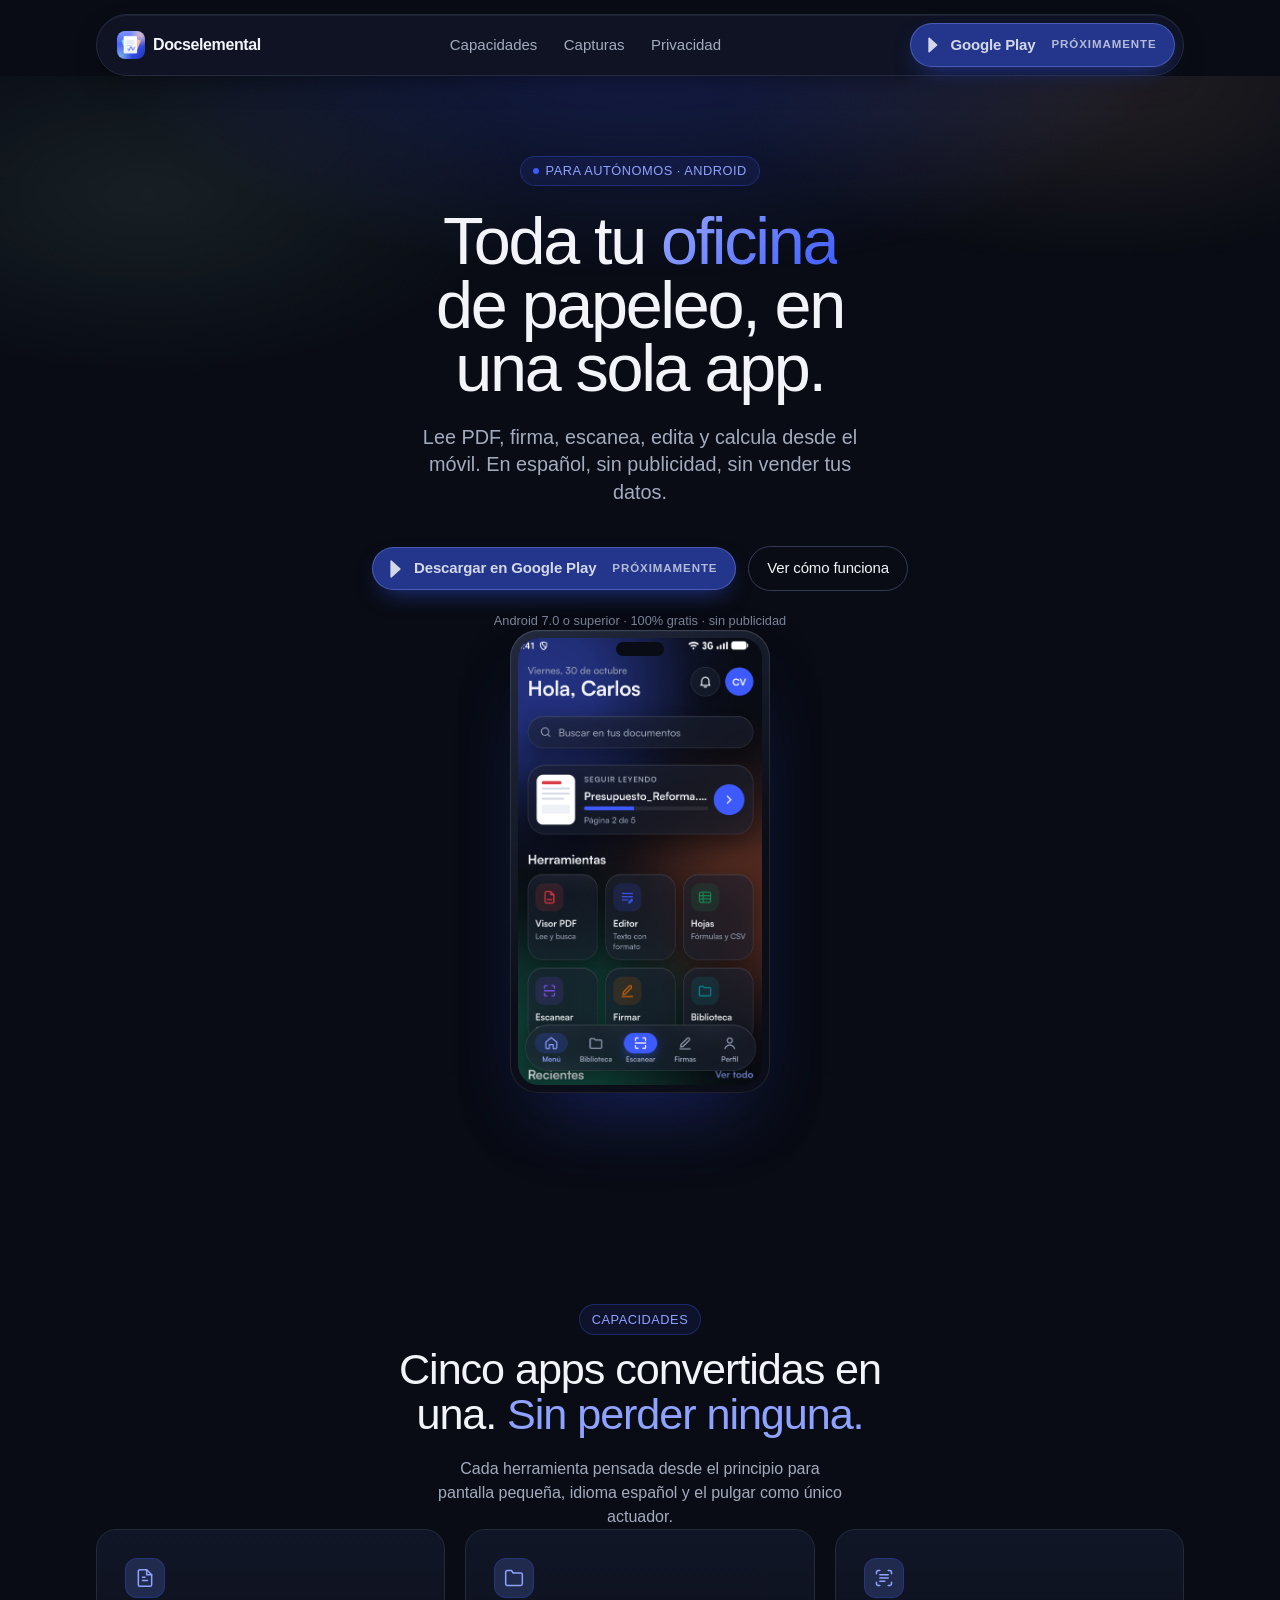
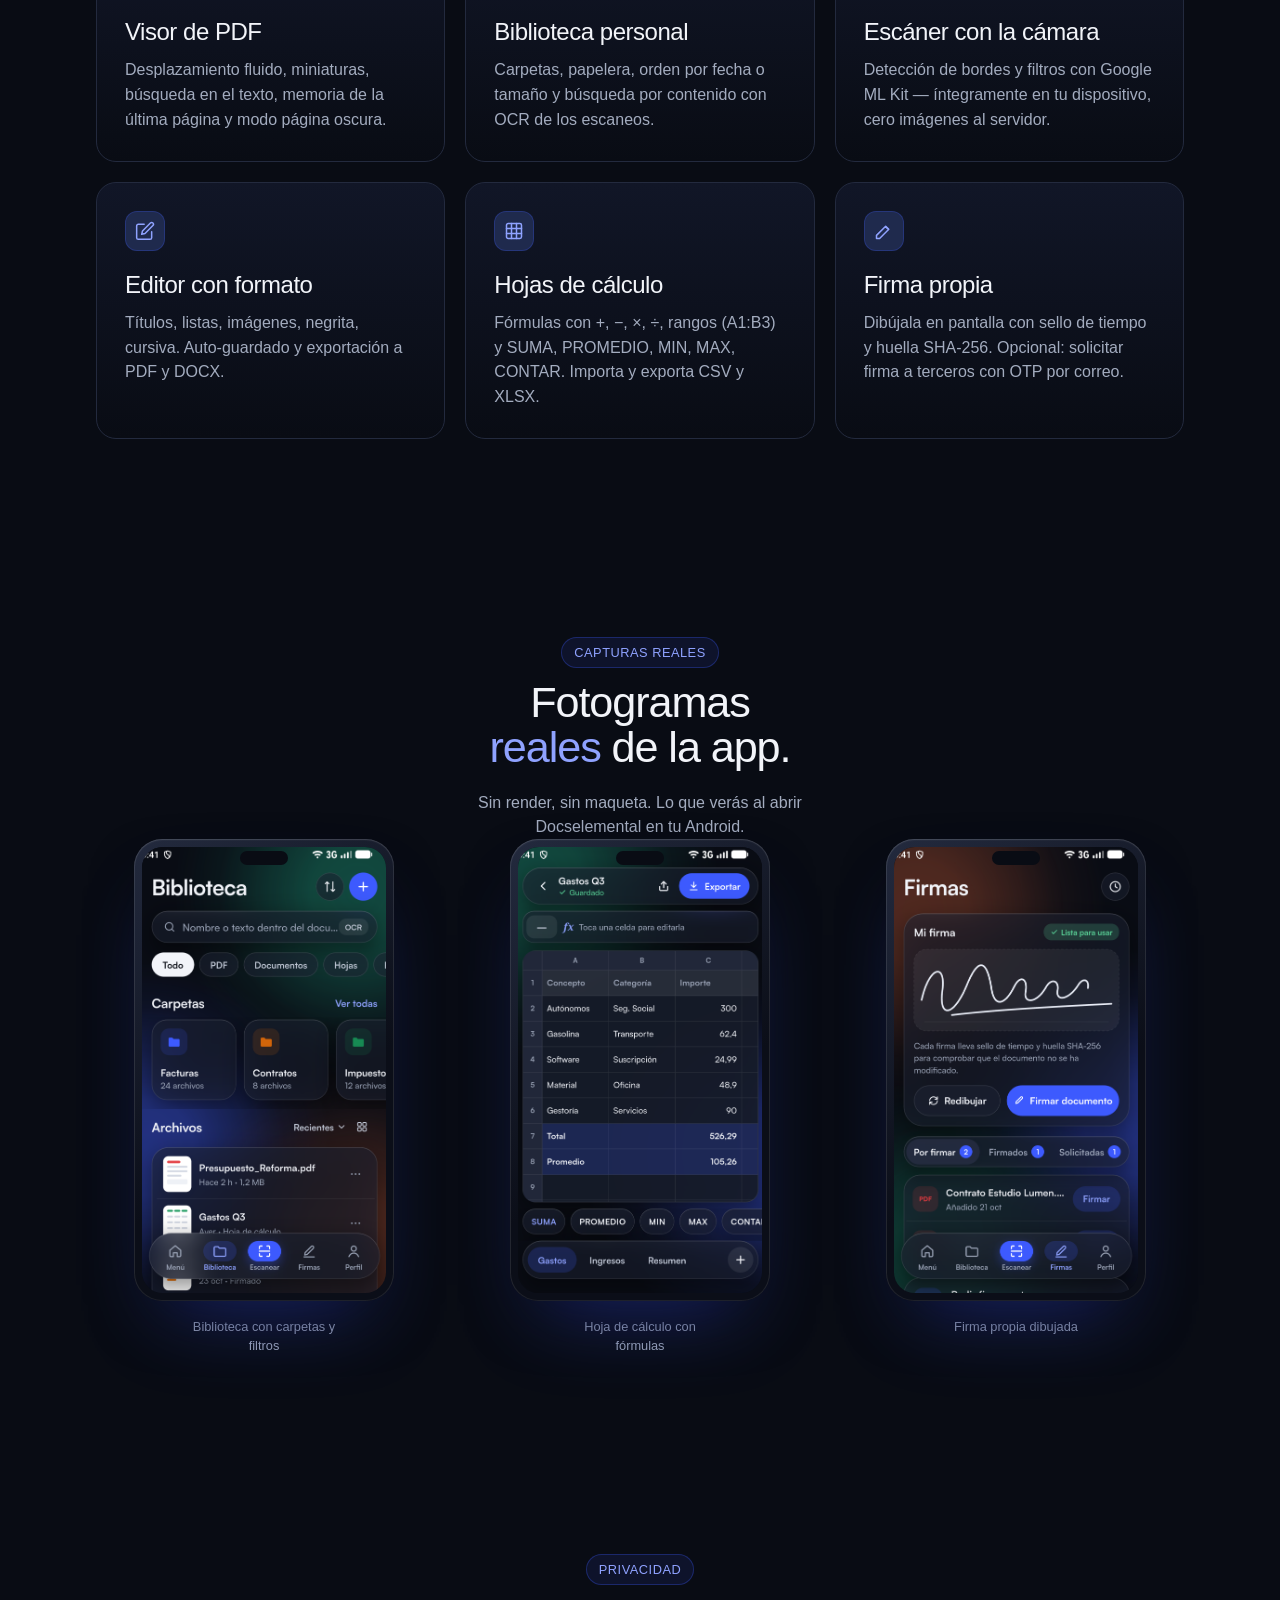
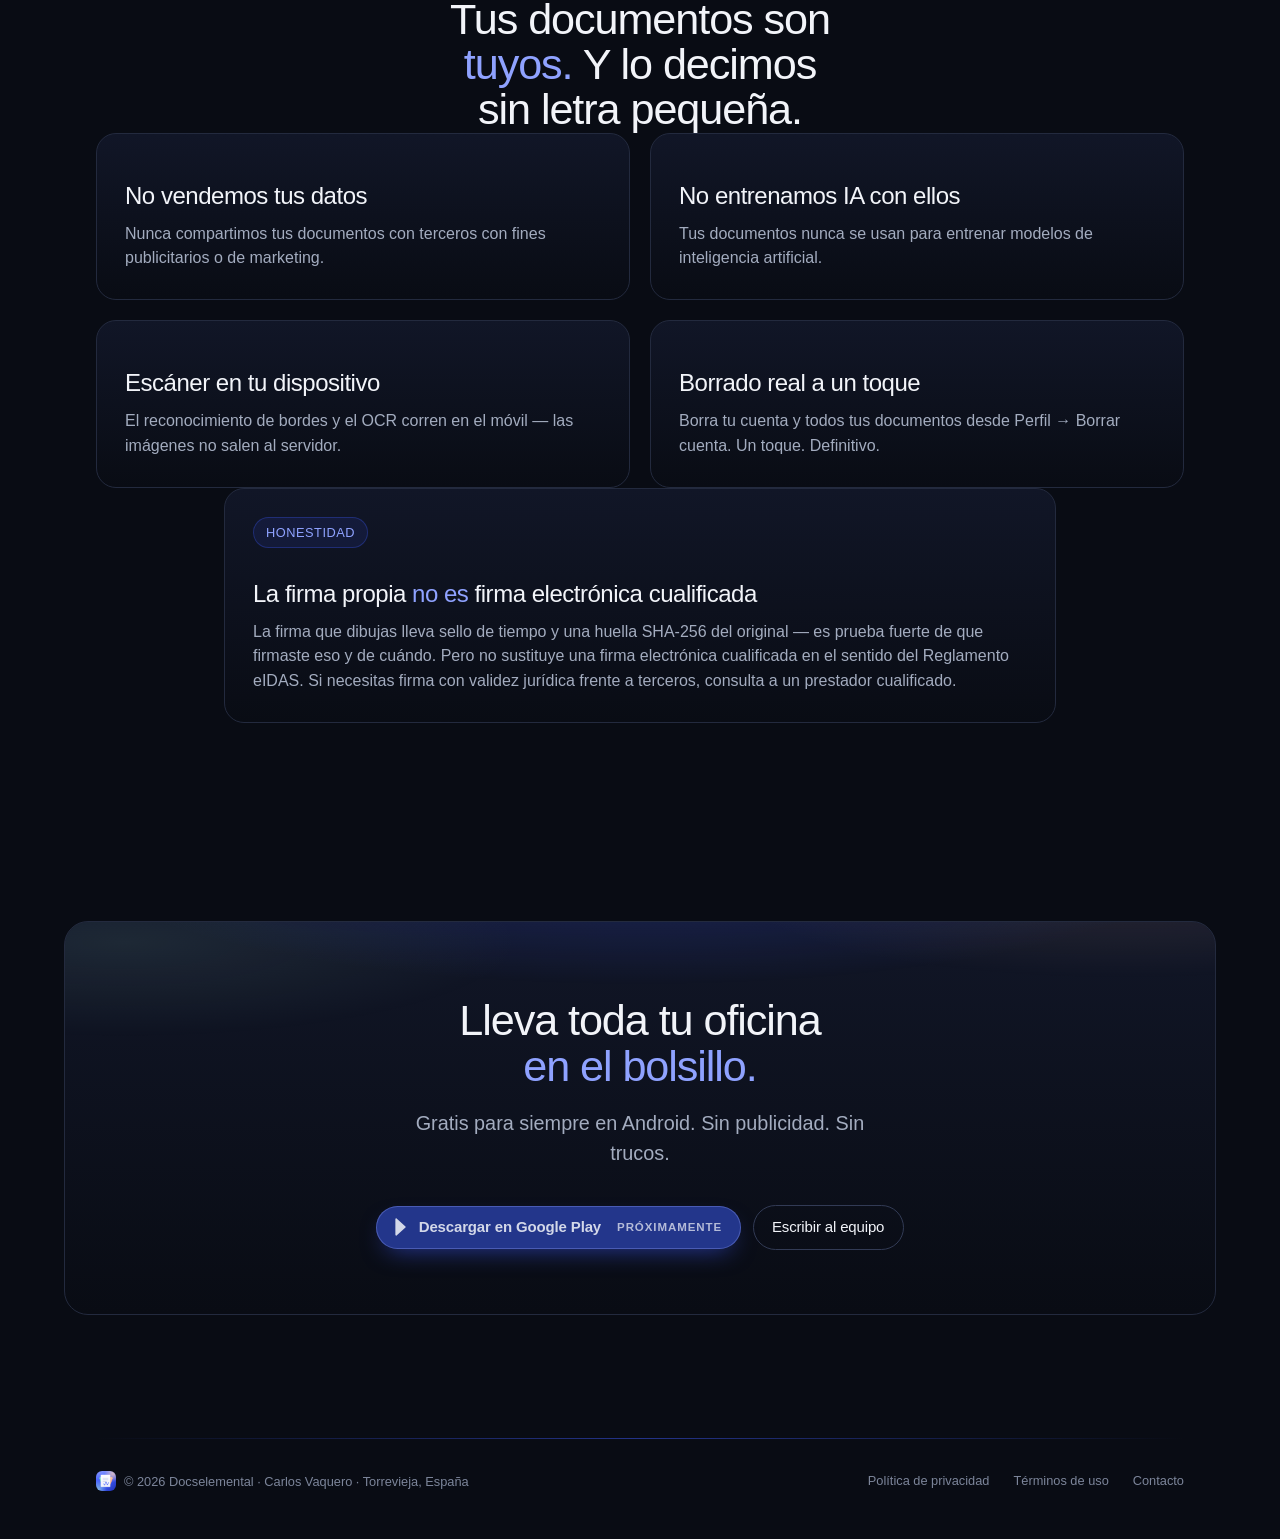
==== commit 0788bfac: "Web en docselemental.com, página de firma y capturas nuevas Añade CNAME para servir el sitio en el d" ====
--- a/index.html
+++ b/index.html
@@ -1,4 +1,4 @@
-<!DOCTYPE html><html lang="es"> <head><meta charset="utf-8"><meta name="viewport" content="width=device-width, initial-scale=1"><meta name="color-scheme" content="dark"><title>Docselemental · Toda tu oficina de papeleo, en una sola app</title><meta name="description" content="Lee PDF, firma, escanea, edita y calcula desde el móvil. Para autónomos y freelances. En español, sin publicidad, sin vender tus datos."><link rel="canonical" href="https://dehiven.github.io/docselemental-legal/"><!-- Open Graph / social --><meta property="og:title" content="Docselemental · Toda tu oficina de papeleo, en una sola app"><meta property="og:description" content="Lee PDF, firma, escanea, edita y calcula desde el móvil. Para autónomos y freelances. En español, sin publicidad, sin vender tus datos."><meta property="og:type" content="website"><meta property="og:url" content="https://dehiven.github.io/docselemental-legal/"><meta property="og:locale" content="es_ES"><meta property="og:image" content="https://dehiven.github.io/docselemental-legal/og.png"><meta name="twitter:card" content="summary_large_image"><!-- Icon oficial de la app --><link rel="icon" type="image/png" href="/docselemental-legal/logo.png"><link rel="apple-touch-icon" href="/docselemental-legal/logo.png"><!-- Fuente SaaS: Satoshi (Indian Type Foundry · Fontshare, free) --><link rel="preconnect" href="https://api.fontshare.com"><link rel="preconnect" href="https://cdn.fontshare.com" crossorigin><link rel="stylesheet" href="https://api.fontshare.com/v2/css?f[]=satoshi@400,500,700&display=swap"><link rel="stylesheet" href="/docselemental-legal/_astro/index.BOlfcXjz.css"></head> <body>   <div class="nav-shell"> <div class="col"> <nav class="nav-pill"> <a href="/docselemental-legal/" class="flex items-center gap-2 pl-1 no-underline text-[color:var(--color-text)]"> <img src="/docselemental-legal/logo.png" alt="" width="28" height="28" class="rounded-lg"> <span class="font-semibold tracking-tight">Docselemental</span> </a> <div class="hidden md:flex items-center gap-1"> <a href="#capacidades" class="nav-link">Capacidades</a> <a href="#capturas" class="nav-link">Capturas</a> <a href="#privacidad" class="nav-link">Privacidad</a> </div> <a href="#" class="btn-ember" data-disabled="true" aria-disabled="true" tabindex="-1"> <svg width="14" height="16" viewBox="0 0 22 24" aria-hidden="true"><path d="M.5 1.2v21.6c0 .9 1 1.4 1.7.8l12.2-10.8c.5-.4.5-1.2 0-1.6L2.2.4C1.5-.2.5.3.5 1.2Z" fill="currentColor"></path></svg>
+<!DOCTYPE html><html lang="es"> <head><meta charset="utf-8"><meta name="viewport" content="width=device-width, initial-scale=1"><meta name="color-scheme" content="dark"><title>Docselemental · Toda tu oficina de papeleo, en una sola app</title><meta name="description" content="Lee PDF, firma, escanea, edita y calcula desde el móvil. Para autónomos y freelances. En español, sin publicidad, sin vender tus datos."><link rel="canonical" href="https://docselemental.com/"><!-- Open Graph / social --><meta property="og:title" content="Docselemental · Toda tu oficina de papeleo, en una sola app"><meta property="og:description" content="Lee PDF, firma, escanea, edita y calcula desde el móvil. Para autónomos y freelances. En español, sin publicidad, sin vender tus datos."><meta property="og:type" content="website"><meta property="og:url" content="https://docselemental.com/"><meta property="og:locale" content="es_ES"><meta property="og:image" content="https://docselemental.com/og.png"><meta name="twitter:card" content="summary_large_image"><!-- Icon oficial de la app --><link rel="icon" type="image/png" href="/logo.png"><link rel="apple-touch-icon" href="/logo.png"><!-- Fuente SaaS: Satoshi (Indian Type Foundry · Fontshare, free) --><link rel="preconnect" href="https://api.fontshare.com"><link rel="preconnect" href="https://cdn.fontshare.com" crossorigin><link rel="stylesheet" href="https://api.fontshare.com/v2/css?f[]=satoshi@400,500,700&display=swap"><link rel="stylesheet" href="/_astro/index.BuTZiNNw.css"></head> <body>   <div class="nav-shell"> <div class="col"> <nav class="nav-pill"> <a href="/" class="flex items-center gap-2 pl-1 no-underline text-[color:var(--color-text)]"> <img src="/logo.png" alt="" width="28" height="28" class="rounded-lg"> <span class="font-semibold tracking-tight">Docselemental</span> </a> <div class="hidden md:flex items-center gap-1"> <a href="#capacidades" class="nav-link">Capacidades</a> <a href="#capturas" class="nav-link">Capturas</a> <a href="#privacidad" class="nav-link">Privacidad</a> </div> <a href="#" class="btn-ember" data-disabled="true" aria-disabled="true" tabindex="-1"> <svg width="14" height="16" viewBox="0 0 22 24" aria-hidden="true"><path d="M.5 1.2v21.6c0 .9 1 1.4 1.7.8l12.2-10.8c.5-.4.5-1.2 0-1.6L2.2.4C1.5-.2.5.3.5 1.2Z" fill="currentColor"></path></svg>
 Google Play
 </a> </nav> </div> </div>  <section class="relative overflow-hidden pt-14 md:pt-20 pb-20 md:pb-28"> <div class="hero-glow" aria-hidden="true"></div> <div class="col relative text-center"> <span class="section-tag"> <span class="w-1.5 h-1.5 rounded-full bg-[color:var(--color-ember)]"></span>
 Para autónomos · Android
@@ -10,7 +10,7 @@
 Descargar en Google Play
 </a> <a href="#capacidades" class="btn-ghost">Ver cómo funciona</a> </div> <p class="text-[length:var(--text-micro)] mt-5 text-[color:var(--color-text-faint)]">
 Android 7.0 o superior · 100% gratis · sin publicidad
-</p> </div> <!-- Mockup del móvil debajo del hero --> <div class="col relative mt-16 md:mt-24 flex justify-center"> <div class="phone-frame"> <div class="phone-notch"></div> <div class="phone-frame-screen"> <img src="/docselemental-legal/screens/03-inicio.png" alt="Inicio con accesos rápidos y últimos documentos" width="1080" height="1920" loading="eager"> </div> </div> </div> </section>  <section id="capacidades" class="section"> <div class="col text-center"> <span class="section-tag">Capacidades</span> <h2 class="section-title text-[length:var(--text-h2)] max-w-[22ch] mx-auto">
+</p> </div> <!-- Mockup del móvil debajo del hero --> <div class="col relative mt-16 md:mt-24 flex justify-center"> <div class="phone-frame"> <div class="phone-notch"></div> <div class="phone-frame-screen"> <img src="/screens/03-inicio.png" alt="Inicio con accesos rápidos y últimos documentos" width="1080" height="1920" loading="eager"> </div> </div> </div> </section>  <section id="capacidades" class="section"> <div class="col text-center"> <span class="section-tag">Capacidades</span> <h2 class="section-title text-[length:var(--text-h2)] max-w-[22ch] mx-auto">
 Cinco apps convertidas en una. <em class="not-italic text-[color:var(--color-ember-2)]">Sin perder ninguna.</em> </h2> <p class="text-[color:var(--color-text-dim)] text-[length:var(--text-body)] mt-5 max-w-[46ch] mx-auto">
 Cada herramienta pensada desde el principio para pantalla pequeña, idioma español y el pulgar como único actuador.
 </p> </div> <div class="col mt-14 grid gap-5 md:grid-cols-2 lg:grid-cols-3"> <article class="feature-card"> <span class="feature-icon"> <svg width="20" height="20" viewBox="0 0 24 24" fill="none" stroke="currentColor" stroke-width="1.8" stroke-linecap="round" stroke-linejoin="round" aria-hidden="true"><path d="M14 2H6a2 2 0 0 0-2 2v16a2 2 0 0 0 2 2h12a2 2 0 0 0 2-2V8z"></path><path d="M14 2v6h6"></path><path d="M9 15h6M9 11h3"></path></svg>      </span> <h3>Visor de PDF</h3> <p>Desplazamiento fluido, miniaturas, búsqueda en el texto, memoria de la última página y modo página oscura.</p> </article><article class="feature-card"> <span class="feature-icon">  <svg width="20" height="20" viewBox="0 0 24 24" fill="none" stroke="currentColor" stroke-width="1.8" stroke-linecap="round" stroke-linejoin="round" aria-hidden="true"><path d="M22 19a2 2 0 0 1-2 2H4a2 2 0 0 1-2-2V5a2 2 0 0 1 2-2h5l2 3h9a2 2 0 0 1 2 2z"></path></svg>     </span> <h3>Biblioteca personal</h3> <p>Carpetas, papelera, orden por fecha o tamaño y búsqueda por contenido con OCR de los escaneos.</p> </article><article class="feature-card"> <span class="feature-icon">   <svg width="20" height="20" viewBox="0 0 24 24" fill="none" stroke="currentColor" stroke-width="1.8" stroke-linecap="round" stroke-linejoin="round" aria-hidden="true"><path d="M3 7V5a2 2 0 0 1 2-2h2"></path><path d="M17 3h2a2 2 0 0 1 2 2v2"></path><path d="M21 17v2a2 2 0 0 1-2 2h-2"></path><path d="M7 21H5a2 2 0 0 1-2-2v-2"></path><path d="M7 8h10"></path><path d="M7 12h10"></path><path d="M7 16h6"></path></svg>    </span> <h3>Escáner con la cámara</h3> <p>Detección de bordes y filtros con Google ML Kit — íntegramente en tu dispositivo, cero imágenes al servidor.</p> </article><article class="feature-card"> <span class="feature-icon">    <svg width="20" height="20" viewBox="0 0 24 24" fill="none" stroke="currentColor" stroke-width="1.8" stroke-linecap="round" stroke-linejoin="round" aria-hidden="true"><path d="M11 4H4a2 2 0 0 0-2 2v14a2 2 0 0 0 2 2h14a2 2 0 0 0 2-2v-7"></path><path d="M18.5 2.5a2.121 2.121 0 0 1 3 3L12 15l-4 1 1-4z"></path></svg>   </span> <h3>Editor con formato</h3> <p>Títulos, listas, imágenes, negrita, cursiva. Auto-guardado y exportación a PDF y DOCX.</p> </article><article class="feature-card"> <span class="feature-icon">     <svg width="20" height="20" viewBox="0 0 24 24" fill="none" stroke="currentColor" stroke-width="1.8" stroke-linecap="round" stroke-linejoin="round" aria-hidden="true"><rect x="3" y="3" width="18" height="18" rx="2"></rect><line x1="3" y1="9" x2="21" y2="9"></line><line x1="3" y1="15" x2="21" y2="15"></line><line x1="9" y1="3" x2="9" y2="21"></line><line x1="15" y1="3" x2="15" y2="21"></line></svg>  </span> <h3>Hojas de cálculo</h3> <p>Fórmulas con +, −, ×, ÷, rangos (A1:B3) y SUMA, PROMEDIO, MIN, MAX, CONTAR. Importa y exporta CSV y XLSX.</p> </article><article class="feature-card"> <span class="feature-icon">      <svg width="20" height="20" viewBox="0 0 24 24" fill="none" stroke="currentColor" stroke-width="1.8" stroke-linecap="round" stroke-linejoin="round" aria-hidden="true"><path d="M3 17.25V21h3.75l11-11-3.75-3.75-11 11z"></path><path d="M14 7l3 3"></path></svg> </span> <h3>Firma propia</h3> <p>Dibújala en pantalla con sello de tiempo y huella SHA-256. Opcional: solicitar firma a terceros con OTP por correo.</p> </article> </div> </section>  <section id="capturas" class="section"> <div class="col text-center"> <span class="section-tag">Capturas reales</span> <h2 class="section-title text-[length:var(--text-h2)] max-w-[22ch] mx-auto">
@@ -18,7 +18,7 @@
 </h2> <p class="text-[color:var(--color-text-dim)] text-[length:var(--text-body)] mt-5 max-w-[46ch] mx-auto">
 Sin render, sin maqueta. Lo que verás al abrir Docselemental en tu Android.
 </p> </div> <!-- Grid de 3 phones apilados en móvil (1 col) y en fila en desktop (3 col),
-         sin rotación ni solapamientos. --> <div class="col mt-14 grid gap-10 sm:grid-cols-2 lg:grid-cols-3 justify-items-center"> <figure class="w-full max-w-[260px] flex flex-col items-center"> <div class="phone-frame"> <div class="phone-notch"></div> <div class="phone-frame-screen"> <img src="/docselemental-legal/screens/04-biblioteca.png" alt="Biblioteca con carpetas y filtros" loading="lazy" width="1080" height="1920"> </div> </div> <figcaption class="mt-4 text-[color:var(--color-text-dim)] text-[length:var(--text-micro)] text-center max-w-[22ch]"> Biblioteca con carpetas y filtros </figcaption> </figure><figure class="w-full max-w-[260px] flex flex-col items-center"> <div class="phone-frame"> <div class="phone-notch"></div> <div class="phone-frame-screen"> <img src="/docselemental-legal/screens/05-hojas.png" alt="Hoja de cálculo con fórmulas" loading="lazy" width="1080" height="1920"> </div> </div> <figcaption class="mt-4 text-[color:var(--color-text-dim)] text-[length:var(--text-micro)] text-center max-w-[22ch]"> Hoja de cálculo con fórmulas </figcaption> </figure><figure class="w-full max-w-[260px] flex flex-col items-center"> <div class="phone-frame"> <div class="phone-notch"></div> <div class="phone-frame-screen"> <img src="/docselemental-legal/screens/07-firma.png" alt="Firma propia dibujada" loading="lazy" width="1080" height="1920"> </div> </div> <figcaption class="mt-4 text-[color:var(--color-text-dim)] text-[length:var(--text-micro)] text-center max-w-[22ch]"> Firma propia dibujada </figcaption> </figure> </div> </section>  <section id="privacidad" class="section"> <div class="col text-center"> <span class="section-tag">Privacidad</span> <h2 class="section-title text-[length:var(--text-h2)] max-w-[22ch] mx-auto">
+         sin rotación ni solapamientos. --> <div class="col mt-14 grid gap-10 sm:grid-cols-2 lg:grid-cols-3 justify-items-center"> <figure class="w-full max-w-[260px] flex flex-col items-center"> <div class="phone-frame"> <div class="phone-notch"></div> <div class="phone-frame-screen"> <img src="/screens/04-biblioteca.png" alt="Biblioteca con carpetas y filtros" loading="lazy" width="1080" height="1920"> </div> </div> <figcaption class="mt-4 text-[color:var(--color-text-dim)] text-[length:var(--text-micro)] text-center max-w-[22ch]"> Biblioteca con carpetas y filtros </figcaption> </figure><figure class="w-full max-w-[260px] flex flex-col items-center"> <div class="phone-frame"> <div class="phone-notch"></div> <div class="phone-frame-screen"> <img src="/screens/05-hojas.png" alt="Hoja de cálculo con fórmulas" loading="lazy" width="1080" height="1920"> </div> </div> <figcaption class="mt-4 text-[color:var(--color-text-dim)] text-[length:var(--text-micro)] text-center max-w-[22ch]"> Hoja de cálculo con fórmulas </figcaption> </figure><figure class="w-full max-w-[260px] flex flex-col items-center"> <div class="phone-frame"> <div class="phone-notch"></div> <div class="phone-frame-screen"> <img src="/screens/07-firma.png" alt="Firma propia dibujada" loading="lazy" width="1080" height="1920"> </div> </div> <figcaption class="mt-4 text-[color:var(--color-text-dim)] text-[length:var(--text-micro)] text-center max-w-[22ch]"> Firma propia dibujada </figcaption> </figure> </div> </section>  <section id="privacidad" class="section"> <div class="col text-center"> <span class="section-tag">Privacidad</span> <h2 class="section-title text-[length:var(--text-h2)] max-w-[22ch] mx-auto">
 Tus documentos son <em class="not-italic text-[color:var(--color-ember-2)]">tuyos.</em> Y lo decimos sin letra pequeña.
 </h2> </div> <div class="col mt-12 grid gap-5 md:grid-cols-2"> <article class="feature-card"> <h3>No vendemos tus datos</h3> <p>Nunca compartimos tus documentos con terceros con fines publicitarios o de marketing.</p> </article><article class="feature-card"> <h3>No entrenamos IA con ellos</h3> <p>Tus documentos nunca se usan para entrenar modelos de inteligencia artificial.</p> </article><article class="feature-card"> <h3>Escáner en tu dispositivo</h3> <p>El reconocimiento de bordes y el OCR corren en el móvil — las imágenes no salen al servidor.</p> </article><article class="feature-card"> <h3>Borrado real a un toque</h3> <p>Borra tu cuenta y todos tus documentos desde Perfil → Borrar cuenta. Un toque. Definitivo.</p> </article> </div> <!-- Lo que NO es (honestidad clave del posicionamiento) --> <div class="col mt-14"> <div class="feature-card max-w-[52rem] mx-auto"> <span class="section-tag mb-3">Honestidad</span> <h3>La firma propia <em class="not-italic text-[color:var(--color-ember-2)]">no es</em> firma electrónica cualificada</h3> <p class="mt-3">
 La firma que dibujas lleva sello de tiempo y una huella SHA-256 del original — es
@@ -30,4 +30,4 @@
 Gratis para siempre en Android. Sin publicidad. Sin trucos.
 </p> <div class="mt-9 flex flex-wrap items-center justify-center gap-3"> <a href="#" class="btn-ember" data-disabled="true" aria-disabled="true" tabindex="-1"> <svg width="16" height="18" viewBox="0 0 22 24" aria-hidden="true"><path d="M.5 1.2v21.6c0 .9 1 1.4 1.7.8l12.2-10.8c.5-.4.5-1.2 0-1.6L2.2.4C1.5-.2.5.3.5 1.2Z" fill="currentColor"></path></svg>
 Descargar en Google Play
-</a> <a href="mailto:vaqueromuelacarlos@gmail.com" class="btn-ghost">Escribir al equipo</a> </div> </div> </div> </section>  <footer class="pb-12 pt-6"> <div class="col"> <hr class="div-ember mb-8"> <div class="flex flex-wrap items-start justify-between gap-6 text-[length:var(--text-micro)] text-[color:var(--color-text-faint)]"> <div class="flex items-center gap-2"> <img src="/docselemental-legal/logo.png" alt="" width="20" height="20" class="rounded-md"> <span>© 2026 Docselemental · Carlos Vaquero · Torrevieja, España</span> </div> <nav class="flex flex-wrap gap-x-6 gap-y-2"> <a href="politica-privacidad.html" class="hover:text-[color:var(--color-text)]">Política de privacidad</a> <a href="terminos-uso.html" class="hover:text-[color:var(--color-text)]">Términos de uso</a> <a href="mailto:vaqueromuelacarlos@gmail.com" class="hover:text-[color:var(--color-text)]">Contacto</a> </nav> </div> </div> </footer>  </body></html>+</a> <a href="mailto:vaqueromuelacarlos@gmail.com" class="btn-ghost">Escribir al equipo</a> </div> </div> </div> </section>  <footer class="pb-12 pt-6"> <div class="col"> <hr class="div-ember mb-8"> <div class="flex flex-wrap items-start justify-between gap-6 text-[length:var(--text-micro)] text-[color:var(--color-text-faint)]"> <div class="flex items-center gap-2"> <img src="/logo.png" alt="" width="20" height="20" class="rounded-md"> <span>© 2026 Docselemental · Carlos Vaquero · Torrevieja, España</span> </div> <nav class="flex flex-wrap gap-x-6 gap-y-2"> <a href="politica-privacidad.html" class="hover:text-[color:var(--color-text)]">Política de privacidad</a> <a href="terminos-uso.html" class="hover:text-[color:var(--color-text)]">Términos de uso</a> <a href="mailto:vaqueromuelacarlos@gmail.com" class="hover:text-[color:var(--color-text)]">Contacto</a> </nav> </div> </div> </footer>  </body></html>
--- a/_astro/index.BuTZiNNw.css
+++ b/_astro/index.BuTZiNNw.css
@@ -0,0 +1 @@
+/*! tailwindcss v4.3.3 | MIT License | https://tailwindcss.com */@layer properties{@supports (((-webkit-hyphens:none)) and (not (margin-trim:inline))) or ((-moz-orient:inline) and (not (color:rgb(from red r g b)))){*,:before,:after,::backdrop{--tw-rotate-x:initial;--tw-rotate-y:initial;--tw-rotate-z:initial;--tw-skew-x:initial;--tw-skew-y:initial;--tw-border-style:solid;--tw-gradient-position:initial;--tw-gradient-from:#0000;--tw-gradient-via:#0000;--tw-gradient-to:#0000;--tw-gradient-stops:initial;--tw-gradient-via-stops:initial;--tw-gradient-from-position:0%;--tw-gradient-via-position:50%;--tw-gradient-to-position:100%;--tw-leading:initial;--tw-font-weight:initial;--tw-tracking:initial;--tw-outline-style:solid}}}@layer theme{:root,:host{--font-sans:"Satoshi", -apple-system, BlinkMacSystemFont, "Segoe UI", "Helvetica Neue", Arial, sans-serif;--font-mono:ui-monospace, "SF Mono", Consolas, monospace;--spacing:.25rem;--font-weight-semibold:600;--tracking-tight:-.025em;--leading-snug:1.375;--radius-md:.375rem;--radius-lg:.5rem;--radius-3xl:1.5rem;--default-font-family:var(--font-sans);--default-mono-font-family:var(--font-mono);--color-bg:#090c14;--color-bg-2:#111627;--color-bg-3:#1a2032;--color-line:#232a3e;--color-line-2:#323b55;--color-text:#f2f4f9;--color-text-dim:#a3acbf;--color-text-faint:#7c859a;--color-ember:#3d5afe;--color-ember-2:#8fa2ff;--color-ember-dim:#2f48d6;--text-micro:clamp(.75rem, .72rem + .1vw, .8125rem);--text-body:clamp(.9375rem, .9rem + .15vw, 1rem);--text-lede:clamp(1.0625rem, 1rem + .3vw, 1.25rem);--text-h3:clamp(1.25rem, 1.1rem + .6vw, 1.5rem);--text-h2:clamp(1.875rem, 1.5rem + 1.5vw, 2.75rem);--text-h1:clamp(2.25rem, 1.6rem + 3.2vw, 5rem)}}@layer base{*,:after,:before,::backdrop{box-sizing:border-box;border:0 solid;margin:0;padding:0}::file-selector-button{box-sizing:border-box;border:0 solid;margin:0;padding:0}html,:host{-webkit-text-size-adjust:100%;tab-size:4;line-height:1.5;font-family:var(--default-font-family,-apple-system, BlinkMacSystemFont, "Segoe UI", Roboto, "Helvetica Neue", "Noto Sans", Arial, sans-serif, "Apple Color Emoji", "Segoe UI Emoji", "Segoe UI Symbol", "Noto Color Emoji");font-feature-settings:var(--default-font-feature-settings,normal);font-variation-settings:var(--default-font-variation-settings,normal);-webkit-tap-highlight-color:transparent}hr{height:0;color:inherit;border-top-width:1px}abbr:where([title]){-webkit-text-decoration:underline dotted;text-decoration:underline dotted}h1,h2,h3,h4,h5,h6{font-size:inherit;font-weight:inherit}a{color:inherit;-webkit-text-decoration:inherit;text-decoration:inherit}b,strong{font-weight:bolder}code,kbd,samp,pre{font-family:var(--default-mono-font-family,ui-monospace, SFMono-Regular, Menlo, Monaco, Consolas, "Liberation Mono", "Courier New", monospace);font-feature-settings:var(--default-mono-font-feature-settings,normal);font-variation-settings:var(--default-mono-font-variation-settings,normal);font-size:1em}small{font-size:80%}sub,sup{vertical-align:baseline;font-size:75%;line-height:0;position:relative}sub{bottom:-.25em}sup{top:-.5em}table{text-indent:0;border-color:inherit;border-collapse:collapse}:-moz-focusring:where(:not(iframe)){outline:auto}progress{vertical-align:baseline}summary{display:list-item}ol,ul,menu{list-style:none}img,svg,video,canvas,audio,iframe,embed,object{vertical-align:middle;display:block}img,video{max-width:100%;height:auto}button,input,select,optgroup,textarea{font:inherit;font-feature-settings:inherit;font-variation-settings:inherit;letter-spacing:inherit;color:inherit;opacity:1;background-color:#0000;border-radius:0}::file-selector-button{font:inherit;font-feature-settings:inherit;font-variation-settings:inherit;letter-spacing:inherit;color:inherit;opacity:1;background-color:#0000;border-radius:0}:where(select:is([multiple],[size])) optgroup{font-weight:bolder}:where(select:is([multiple],[size])) optgroup option{padding-inline-start:20px}::file-selector-button{margin-inline-end:4px}::placeholder{opacity:1}@supports (not ((-webkit-appearance:-apple-pay-button))) or (contain-intrinsic-size:1px){::placeholder{color:currentColor}@supports (color:color-mix(in lab,red,red)){::placeholder{color:color-mix(in oklab,currentcolor 50%,transparent)}}}textarea{resize:vertical}::-webkit-search-decoration{-webkit-appearance:none}::-webkit-date-and-time-value{min-height:1lh;text-align:inherit}::-webkit-datetime-edit{display:inline-flex}::-webkit-datetime-edit-fields-wrapper{padding:0}::-webkit-datetime-edit{padding-block:0}::-webkit-datetime-edit-year-field{padding-block:0}::-webkit-datetime-edit-month-field{padding-block:0}::-webkit-datetime-edit-day-field{padding-block:0}::-webkit-datetime-edit-hour-field{padding-block:0}::-webkit-datetime-edit-minute-field{padding-block:0}::-webkit-datetime-edit-second-field{padding-block:0}::-webkit-datetime-edit-millisecond-field{padding-block:0}::-webkit-datetime-edit-meridiem-field{padding-block:0}::-webkit-calendar-picker-indicator{line-height:1}:-moz-ui-invalid{box-shadow:none}button,input:where([type=button],[type=reset],[type=submit]){appearance:button}::file-selector-button{appearance:button}::-webkit-inner-spin-button{height:auto}::-webkit-outer-spin-button{height:auto}[hidden]:where(:not([hidden=until-found])){display:none!important}}@layer components;@layer utilities{.relative{position:relative}.mx-auto{margin-inline:auto}.mt-3{margin-top:calc(var(--spacing) * 3)}.mt-4{margin-top:calc(var(--spacing) * 4)}.mt-5{margin-top:calc(var(--spacing) * 5)}.mt-6{margin-top:calc(var(--spacing) * 6)}.mt-9{margin-top:calc(var(--spacing) * 9)}.mt-10{margin-top:calc(var(--spacing) * 10)}.mt-12{margin-top:calc(var(--spacing) * 12)}.mt-14{margin-top:calc(var(--spacing) * 14)}.mt-16{margin-top:calc(var(--spacing) * 16)}.mb-3{margin-bottom:calc(var(--spacing) * 3)}.mb-8{margin-bottom:calc(var(--spacing) * 8)}.flex{display:flex}.grid{display:grid}.hidden{display:none}.h-1\.5{height:calc(var(--spacing) * 1.5)}.w-1\.5{width:calc(var(--spacing) * 1.5)}.w-full{width:100%}.max-w-\[14ch\]{max-width:14ch}.max-w-\[22ch\]{max-width:22ch}.max-w-\[42ch\]{max-width:42ch}.max-w-\[46ch\]{max-width:46ch}.max-w-\[52rem\]{max-width:52rem}.max-w-\[260px\]{max-width:260px}.transform{transform:var(--tw-rotate-x,) var(--tw-rotate-y,) var(--tw-rotate-z,) var(--tw-skew-x,) var(--tw-skew-y,)}.flex-col{flex-direction:column}.flex-wrap{flex-wrap:wrap}.items-center{align-items:center}.items-start{align-items:flex-start}.justify-between{justify-content:space-between}.justify-center{justify-content:center}.justify-items-center{justify-items:center}.gap-1{gap:var(--spacing)}.gap-2{gap:calc(var(--spacing) * 2)}.gap-3{gap:calc(var(--spacing) * 3)}.gap-5{gap:calc(var(--spacing) * 5)}.gap-6{gap:calc(var(--spacing) * 6)}.gap-10{gap:calc(var(--spacing) * 10)}.gap-x-6{column-gap:calc(var(--spacing) * 6)}.gap-y-2{row-gap:calc(var(--spacing) * 2)}.overflow-hidden{overflow:hidden}.rounded-3xl{border-radius:var(--radius-3xl)}.rounded-full{border-radius:3.40282e38px}.rounded-lg{border-radius:var(--radius-lg)}.rounded-md{border-radius:var(--radius-md)}.border{border-style:var(--tw-border-style);border-width:1px}.border-\[color\:var\(--color-line\)\]{border-color:var(--color-line)}.bg-\[color\:var\(--color-ember\)\]{background-color:var(--color-ember)}.bg-gradient-to-b{--tw-gradient-position:to bottom in oklab;background-image:linear-gradient(var(--tw-gradient-stops))}.from-\[color\:var\(--color-bg-2\)\]{--tw-gradient-from:var(--color-bg-2);--tw-gradient-stops:var(--tw-gradient-via-stops,var(--tw-gradient-position), var(--tw-gradient-from) var(--tw-gradient-from-position), var(--tw-gradient-to) var(--tw-gradient-to-position))}.to-\[color\:var\(--color-bg\)\]{--tw-gradient-to:var(--color-bg);--tw-gradient-stops:var(--tw-gradient-via-stops,var(--tw-gradient-position), var(--tw-gradient-from) var(--tw-gradient-from-position), var(--tw-gradient-to) var(--tw-gradient-to-position))}.p-10{padding:calc(var(--spacing) * 10)}.pt-6{padding-top:calc(var(--spacing) * 6)}.pt-14{padding-top:calc(var(--spacing) * 14)}.pb-12{padding-bottom:calc(var(--spacing) * 12)}.pb-20{padding-bottom:calc(var(--spacing) * 20)}.pl-1{padding-left:var(--spacing)}.text-center{text-align:center}.text-\[length\:var\(--text-body\)\]{font-size:var(--text-body)}.text-\[length\:var\(--text-h1\)\]{font-size:var(--text-h1)}.text-\[length\:var\(--text-h2\)\]{font-size:var(--text-h2)}.text-\[length\:var\(--text-lede\)\]{font-size:var(--text-lede)}.text-\[length\:var\(--text-micro\)\]{font-size:var(--text-micro)}.leading-snug{--tw-leading:var(--leading-snug);line-height:var(--leading-snug)}.font-semibold{--tw-font-weight:var(--font-weight-semibold);font-weight:var(--font-weight-semibold)}.tracking-tight{--tw-tracking:var(--tracking-tight);letter-spacing:var(--tracking-tight)}.text-\[color\:var\(--color-ember-2\)\]{color:var(--color-ember-2)}.text-\[color\:var\(--color-text\)\]{color:var(--color-text)}.text-\[color\:var\(--color-text-dim\)\]{color:var(--color-text-dim)}.text-\[color\:var\(--color-text-faint\)\]{color:var(--color-text-faint)}.not-italic{font-style:normal}.no-underline{text-decoration-line:none}.outline{outline-style:var(--tw-outline-style);outline-width:1px}@media(hover:hover){.hover\:text-\[color\:var\(--color-text\)\]:hover{color:var(--color-text)}}@media(min-width:40rem){.sm\:grid-cols-2{grid-template-columns:repeat(2,minmax(0,1fr))}}@media(min-width:48rem){.md\:mt-24{margin-top:calc(var(--spacing) * 24)}.md\:flex{display:flex}.md\:max-w-\[18ch\]{max-width:18ch}.md\:grid-cols-2{grid-template-columns:repeat(2,minmax(0,1fr))}.md\:p-16{padding:calc(var(--spacing) * 16)}.md\:pt-20{padding-top:calc(var(--spacing) * 20)}.md\:pb-28{padding-bottom:calc(var(--spacing) * 28)}}@media(min-width:64rem){.lg\:grid-cols-3{grid-template-columns:repeat(3,minmax(0,1fr))}}}:root{color-scheme:dark}html,body{background:var(--color-bg);color:var(--color-text);font-family:var(--font-sans);font-feature-settings:"ss01","cv11","kern";text-rendering:optimizelegibility;-webkit-font-smoothing:antialiased;max-width:100vw;min-height:100%;margin:0;overflow-x:hidden}img,svg,video{max-width:100%;height:auto}::selection{background:var(--color-ember);color:#fff}.hero-glow{pointer-events:none;z-index:0;filter:blur(.5px);background:radial-gradient(60% 60% at 50% 20%,#3d5afe47,#0000 60%),radial-gradient(35% 35% at 80% 30%,#ffc7a81a,#0000 70%),radial-gradient(35% 35% at 18% 45%,#a6e8d417,#0000 70%),radial-gradient(80% 40% at 50% 0,#3d5afe24,#0000 70%);height:85vh;position:absolute;inset:-20% -10% auto}.col{width:100%;max-width:72rem;margin:0 auto;padding-inline:clamp(1.25rem,1rem + 1.5vw,2rem);position:relative}.col-narrow{max-width:42rem}.nav-shell{z-index:40;padding-top:clamp(.75rem,.5rem + .5vw,1.25rem);position:sticky;top:0}.nav-pill{background:#111627d9;justify-content:space-between;align-items:center;gap:2rem;padding:.5rem .5rem .5rem 1rem;display:flex}@supports (color:color-mix(in lab,red,red)){.nav-pill{background:color-mix(in oklab,var(--color-bg-2) 85%,transparent)}}.nav-pill{-webkit-backdrop-filter:blur(14px)saturate(140%);backdrop-filter:blur(14px)saturate(140%);border:1px solid var(--color-line);border-radius:999px;box-shadow:inset 0 1px #ffffff0f,0 10px 30px -12px #0009}.btn-ember{background:var(--color-ember);color:#fff;letter-spacing:-.01em;white-space:nowrap;border:0;border-radius:999px;align-items:center;gap:.5rem;padding:.6rem 1rem;font-size:.875rem;font-weight:600;text-decoration:none;transition:transform .18s,box-shadow .18s,background .18s;display:inline-flex;box-shadow:0 10px 24px -10px #3d5afe99,inset 0 0 0 1px #8fa2ff59}@media(min-width:768px){.btn-ember{padding:.65rem 1.15rem;font-size:.9375rem}}.btn-ember:hover{background:var(--color-ember-dim);transform:translateY(-1px);box-shadow:0 14px 30px -8px #3d5afeb3,inset 0 0 0 1px #8fa2ff8c}.btn-ember:focus-visible{outline:2px solid var(--color-ember-2);outline-offset:3px}.btn-ember[data-disabled=true]{background:#263795}@supports (color:color-mix(in lab,red,red)){.btn-ember[data-disabled=true]{background:color-mix(in oklab,var(--color-ember) 55%,var(--color-bg) 45%)}}.btn-ember[data-disabled=true]{color:#f2f4f9d9}@supports (color:color-mix(in lab,red,red)){.btn-ember[data-disabled=true]{color:color-mix(in oklab,var(--color-text) 85%,transparent)}}.btn-ember[data-disabled=true]{cursor:not-allowed;pointer-events:none;-webkit-user-select:none;user-select:none}.btn-ember[data-disabled=true]:after{content:"próximamente";letter-spacing:.08em;text-transform:uppercase;color:#f2f4f9b3;margin-left:.5rem;font-size:.72rem}@supports (color:color-mix(in lab,red,red)){.btn-ember[data-disabled=true]:after{color:color-mix(in oklab,var(--color-text) 70%,transparent)}}@media(max-width:639px){.btn-ember[data-disabled=true]:after{display:none}}.btn-ghost{color:var(--color-text);border:1px solid var(--color-line-2);letter-spacing:-.01em;background:0 0;border-radius:999px;align-items:center;gap:.5rem;padding:.65rem 1.15rem;font-size:.9375rem;font-weight:500;text-decoration:none;transition:background .18s,border-color .18s;display:inline-flex}.btn-ghost:hover{background:#3d5afe1a}@supports (color:color-mix(in lab,red,red)){.btn-ghost:hover{background:color-mix(in oklab,var(--color-ember) 10%,transparent)}}.btn-ghost:hover{border-color:var(--color-ember-2)}.nav-link{color:var(--color-text-dim);border-radius:999px;padding:.4rem .7rem;font-size:.9375rem;font-weight:500;text-decoration:none;transition:color .16s,background .16s}.nav-link:hover{color:var(--color-text);background:#3d5afe14}@supports (color:color-mix(in lab,red,red)){.nav-link:hover{background:color-mix(in oklab,var(--color-ember) 8%,transparent)}}.hero-title{letter-spacing:-.035em;color:var(--color-text);text-wrap:balance;font-weight:500;line-height:.95}.hero-title em{background:linear-gradient(135deg,var(--color-ember-2) 10%,var(--color-ember) 100%);color:#0000;-webkit-background-clip:text;background-clip:text;font-style:normal}.section{padding-block:clamp(4rem,3rem + 4vw,7rem)}.section-tag{background:#3d5afe1a;border-radius:999px;align-items:center;gap:.4rem;padding:.3rem .75rem;display:inline-flex}@supports (color:color-mix(in lab,red,red)){.section-tag{background:color-mix(in oklab,var(--color-ember) 10%,transparent)}}.section-tag{border:1px solid #3d5afe4d}@supports (color:color-mix(in lab,red,red)){.section-tag{border:1px solid color-mix(in oklab,var(--color-ember) 30%,transparent)}}.section-tag{color:var(--color-ember-2);font-size:var(--text-micro);letter-spacing:.04em;text-transform:uppercase;font-weight:500}.section-title{letter-spacing:-.025em;text-wrap:balance;margin-top:.75rem;font-weight:500;line-height:1.05}.feature-card{background:linear-gradient(180deg,var(--color-bg-2) 0%,var(--color-bg) 100%);border:1px solid var(--color-line);border-radius:1.25rem;padding:1.75rem;transition:border-color .22s,transform .22s,background .22s;position:relative;overflow:hidden}.feature-card:before{content:"";border-radius:inherit;background:radial-gradient(400px 180px at 20% 0,#3d5afe40,#0000 60%);position:absolute;inset:-1px}@supports (color:color-mix(in lab,red,red)){.feature-card:before{background:radial-gradient(400px 180px at 20% 0%,color-mix(in oklab,var(--color-ember) 25%,transparent) 0%,transparent 60%)}}.feature-card:before{opacity:0;pointer-events:none;transition:opacity .24s}.feature-card:hover{border-color:var(--color-line-2);background:linear-gradient(180deg,var(--color-bg-3) 0%,var(--color-bg-2) 100%);transform:translateY(-2px)}.feature-card:hover:before{opacity:1}.feature-icon{background:#1f2951;border-radius:.75rem;justify-content:center;align-items:center;width:2.5rem;height:2.5rem;display:inline-flex}@supports (color:color-mix(in lab,red,red)){.feature-icon{background:color-mix(in oklab,var(--color-ember) 15%,var(--color-bg-3))}}.feature-icon{color:var(--color-ember-2);border:1px solid #3d5afe40}@supports (color:color-mix(in lab,red,red)){.feature-icon{border:1px solid color-mix(in oklab,var(--color-ember) 25%,transparent)}}.feature-card h3{font-size:var(--text-h3);letter-spacing:-.02em;margin:1rem 0 .5rem;font-weight:500}.feature-card p{color:var(--color-text-dim);font-size:var(--text-body);margin:0;line-height:1.55}.phone-frame{aspect-ratio:9/16;background:linear-gradient(145deg,#232a3e,#0b0e18 60%);border-radius:1.75rem;width:260px;max-width:100%;padding:.5rem;position:relative;box-shadow:inset 0 0 0 1px #ffffff14,inset 0 1px 2px #ffffff1a,0 40px 80px -30px #3d5afe66,0 25px 60px -20px #000000e6}.phone-frame-screen{background:var(--color-bg);border-radius:1.3rem;width:100%;height:100%;overflow:hidden}.phone-frame-screen img{object-fit:cover;object-position:top;width:100%;height:100%;display:block}.phone-notch{z-index:2;background:#090c14;border-radius:999px;width:48px;height:14px;position:absolute;top:.75rem;left:50%;transform:translate(-50%)}.div-ember{background:linear-gradient(90deg,#0000,#3d5afe80,#0000);height:1px}@supports (color:color-mix(in lab,red,red)){.div-ember{background:linear-gradient(90deg,transparent 0%,color-mix(in oklab,var(--color-ember) 50%,transparent) 50%,transparent 100%)}}.div-ember{border:0}@property --tw-rotate-x{syntax:"*";inherits:false}@property --tw-rotate-y{syntax:"*";inherits:false}@property --tw-rotate-z{syntax:"*";inherits:false}@property --tw-skew-x{syntax:"*";inherits:false}@property --tw-skew-y{syntax:"*";inherits:false}@property --tw-border-style{syntax:"*";inherits:false;initial-value:solid}@property --tw-gradient-position{syntax:"*";inherits:false}@property --tw-gradient-from{syntax:"<color>";inherits:false;initial-value:#0000}@property --tw-gradient-via{syntax:"<color>";inherits:false;initial-value:#0000}@property --tw-gradient-to{syntax:"<color>";inherits:false;initial-value:#0000}@property --tw-gradient-stops{syntax:"*";inherits:false}@property --tw-gradient-via-stops{syntax:"*";inherits:false}@property --tw-gradient-from-position{syntax:"<length-percentage>";inherits:false;initial-value:0%}@property --tw-gradient-via-position{syntax:"<length-percentage>";inherits:false;initial-value:50%}@property --tw-gradient-to-position{syntax:"<length-percentage>";inherits:false;initial-value:100%}@property --tw-leading{syntax:"*";inherits:false}@property --tw-font-weight{syntax:"*";inherits:false}@property --tw-tracking{syntax:"*";inherits:false}@property --tw-outline-style{syntax:"*";inherits:false;initial-value:solid}
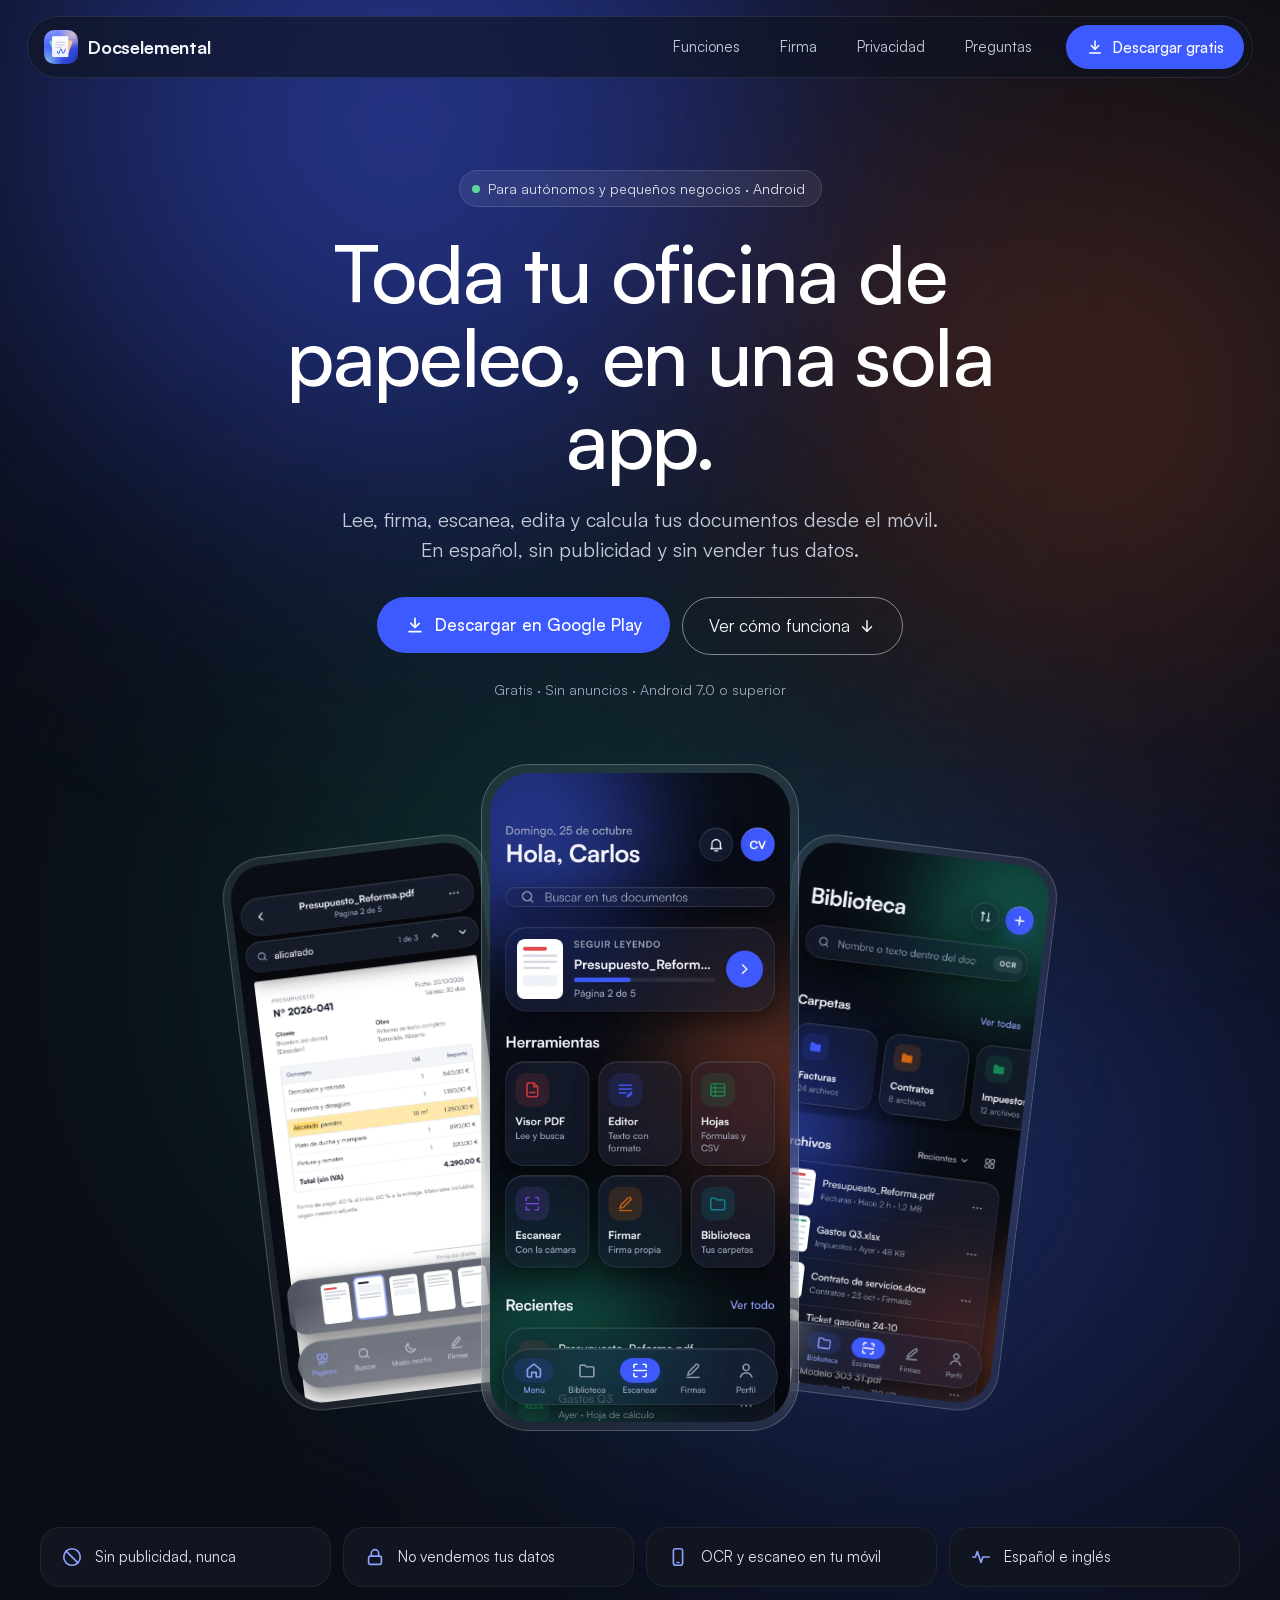
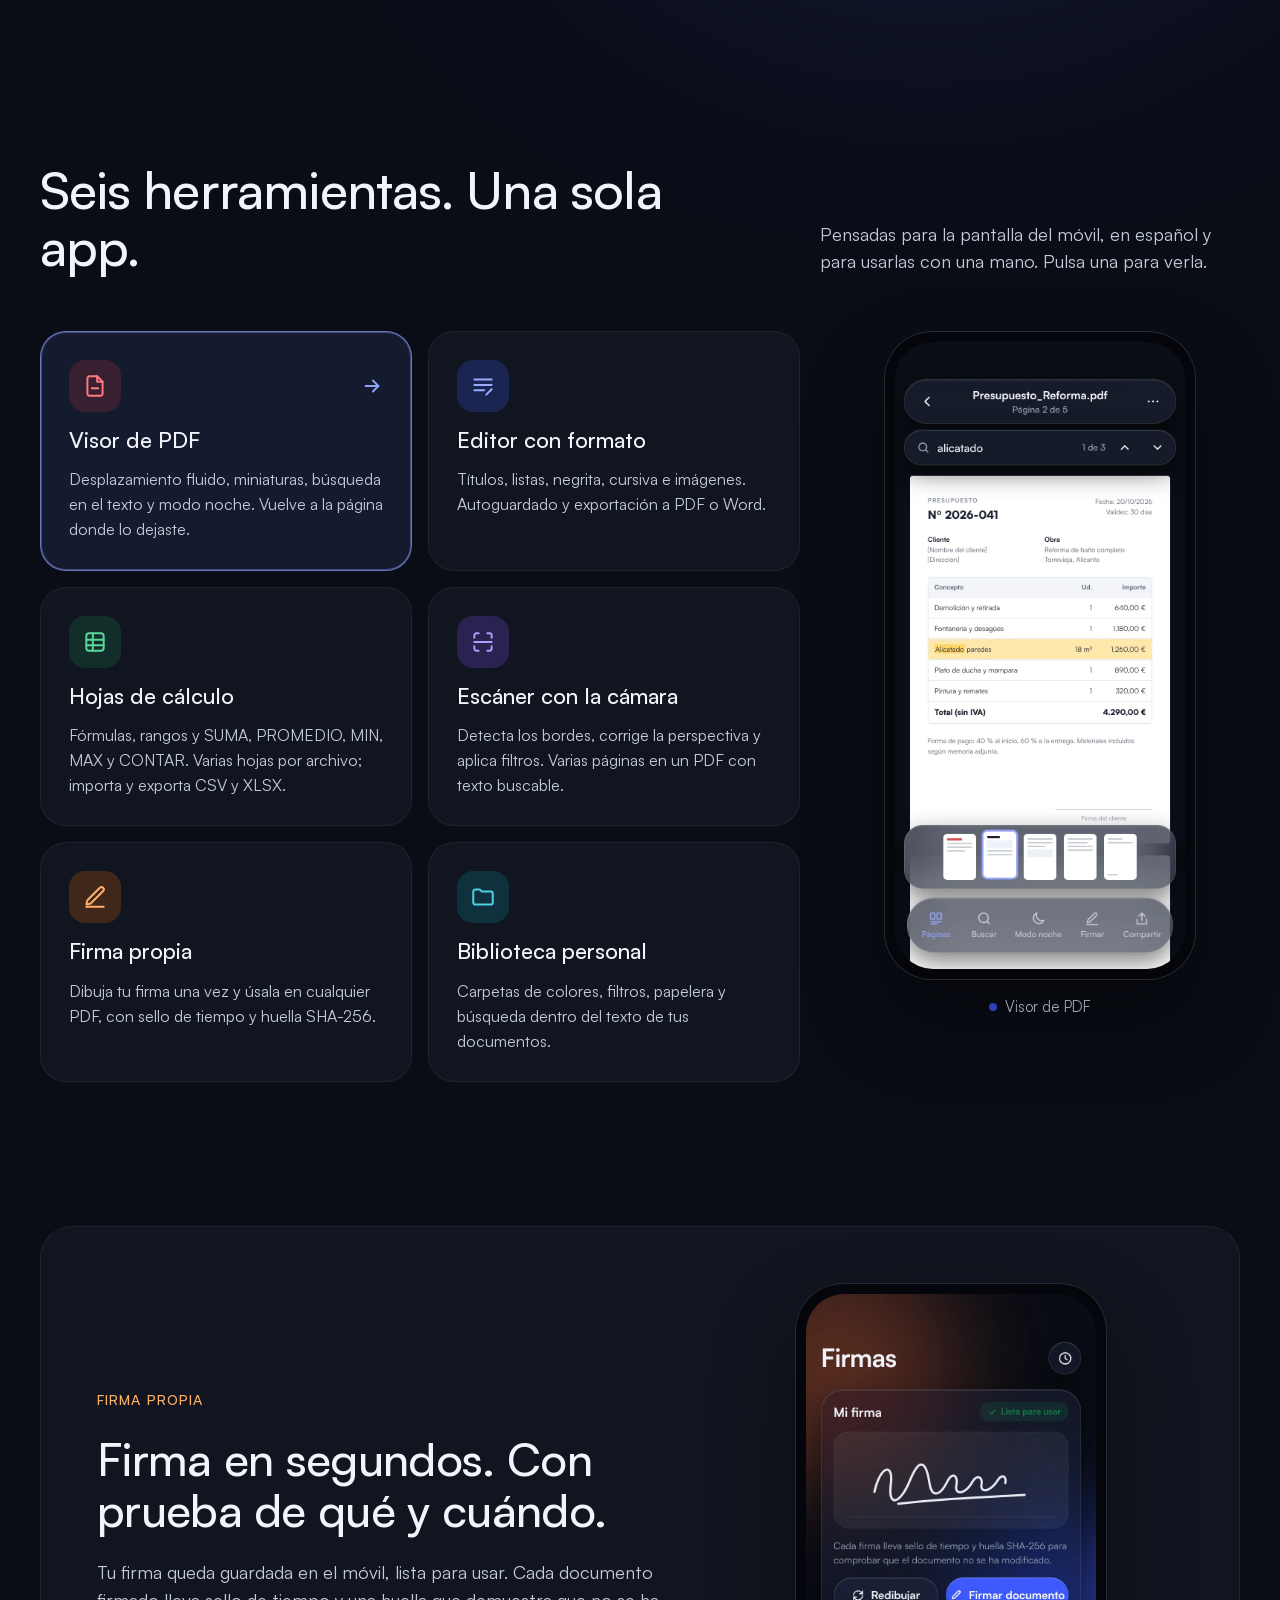
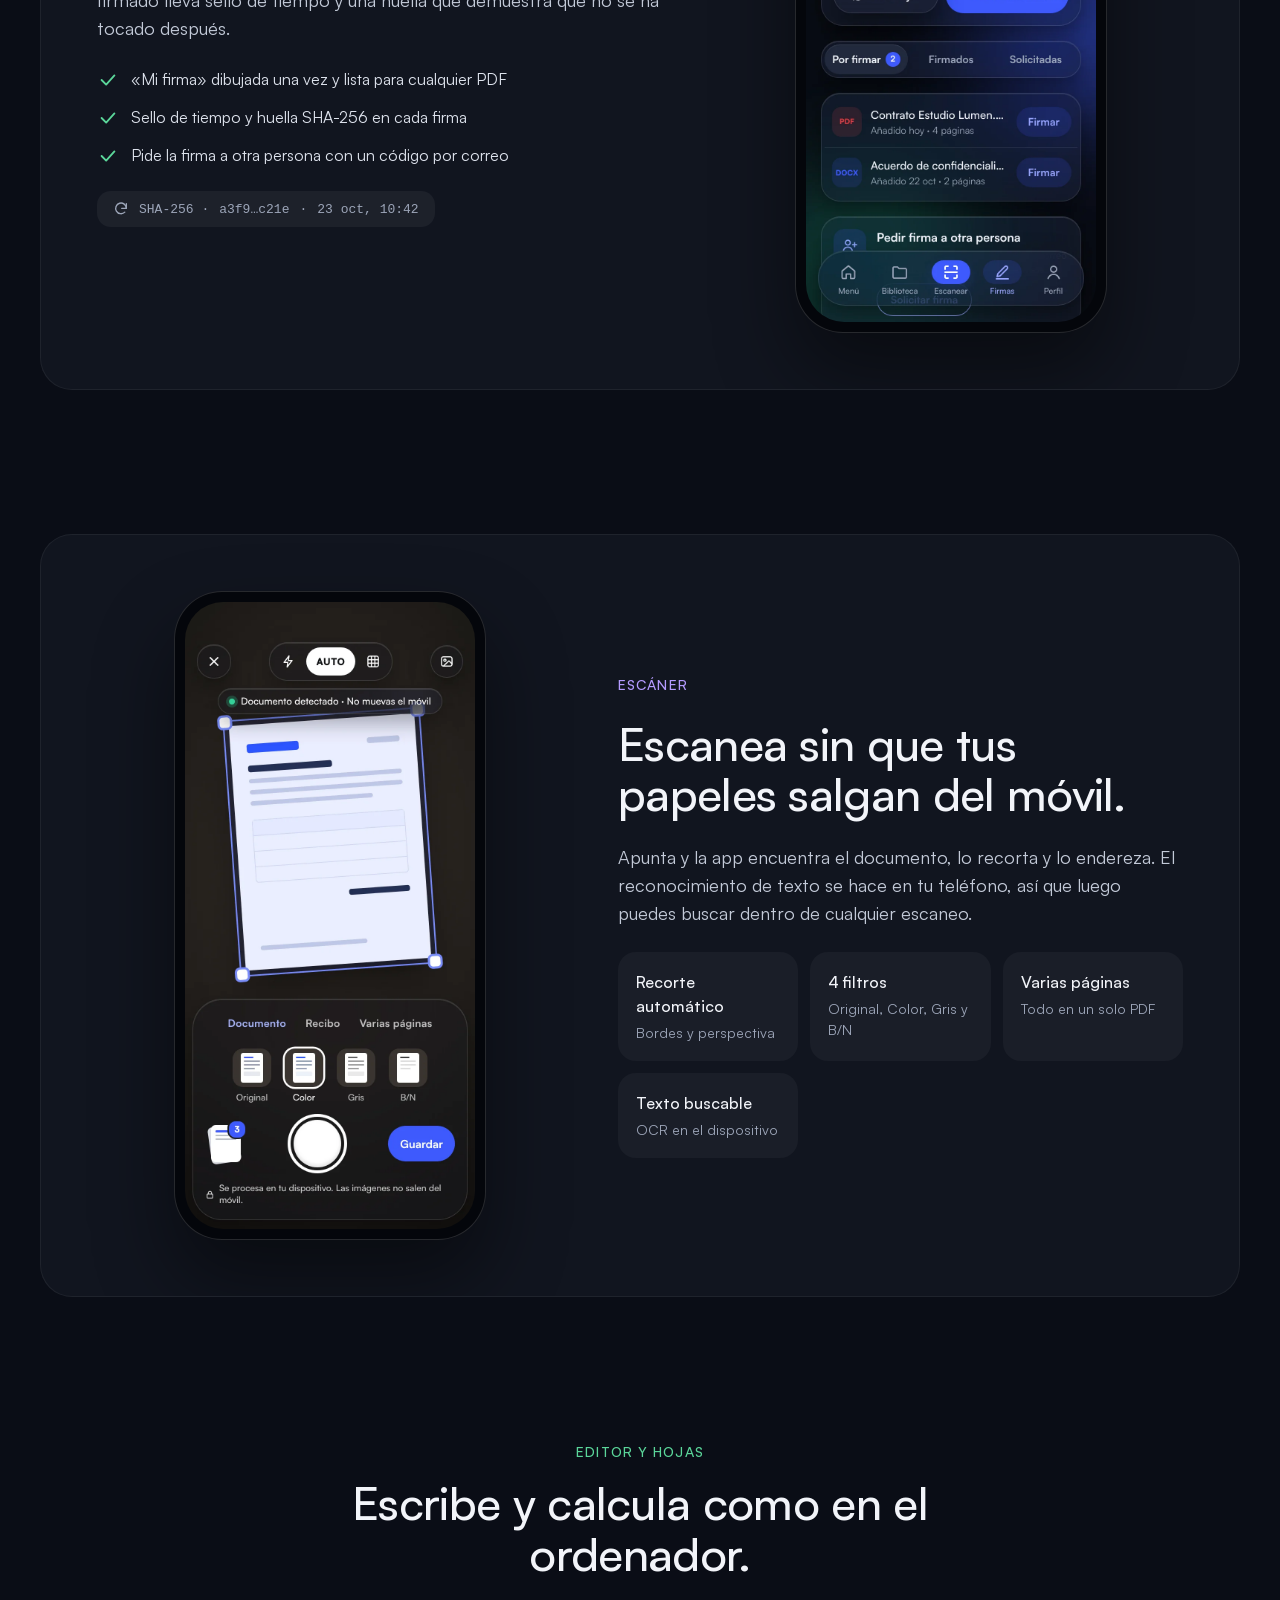
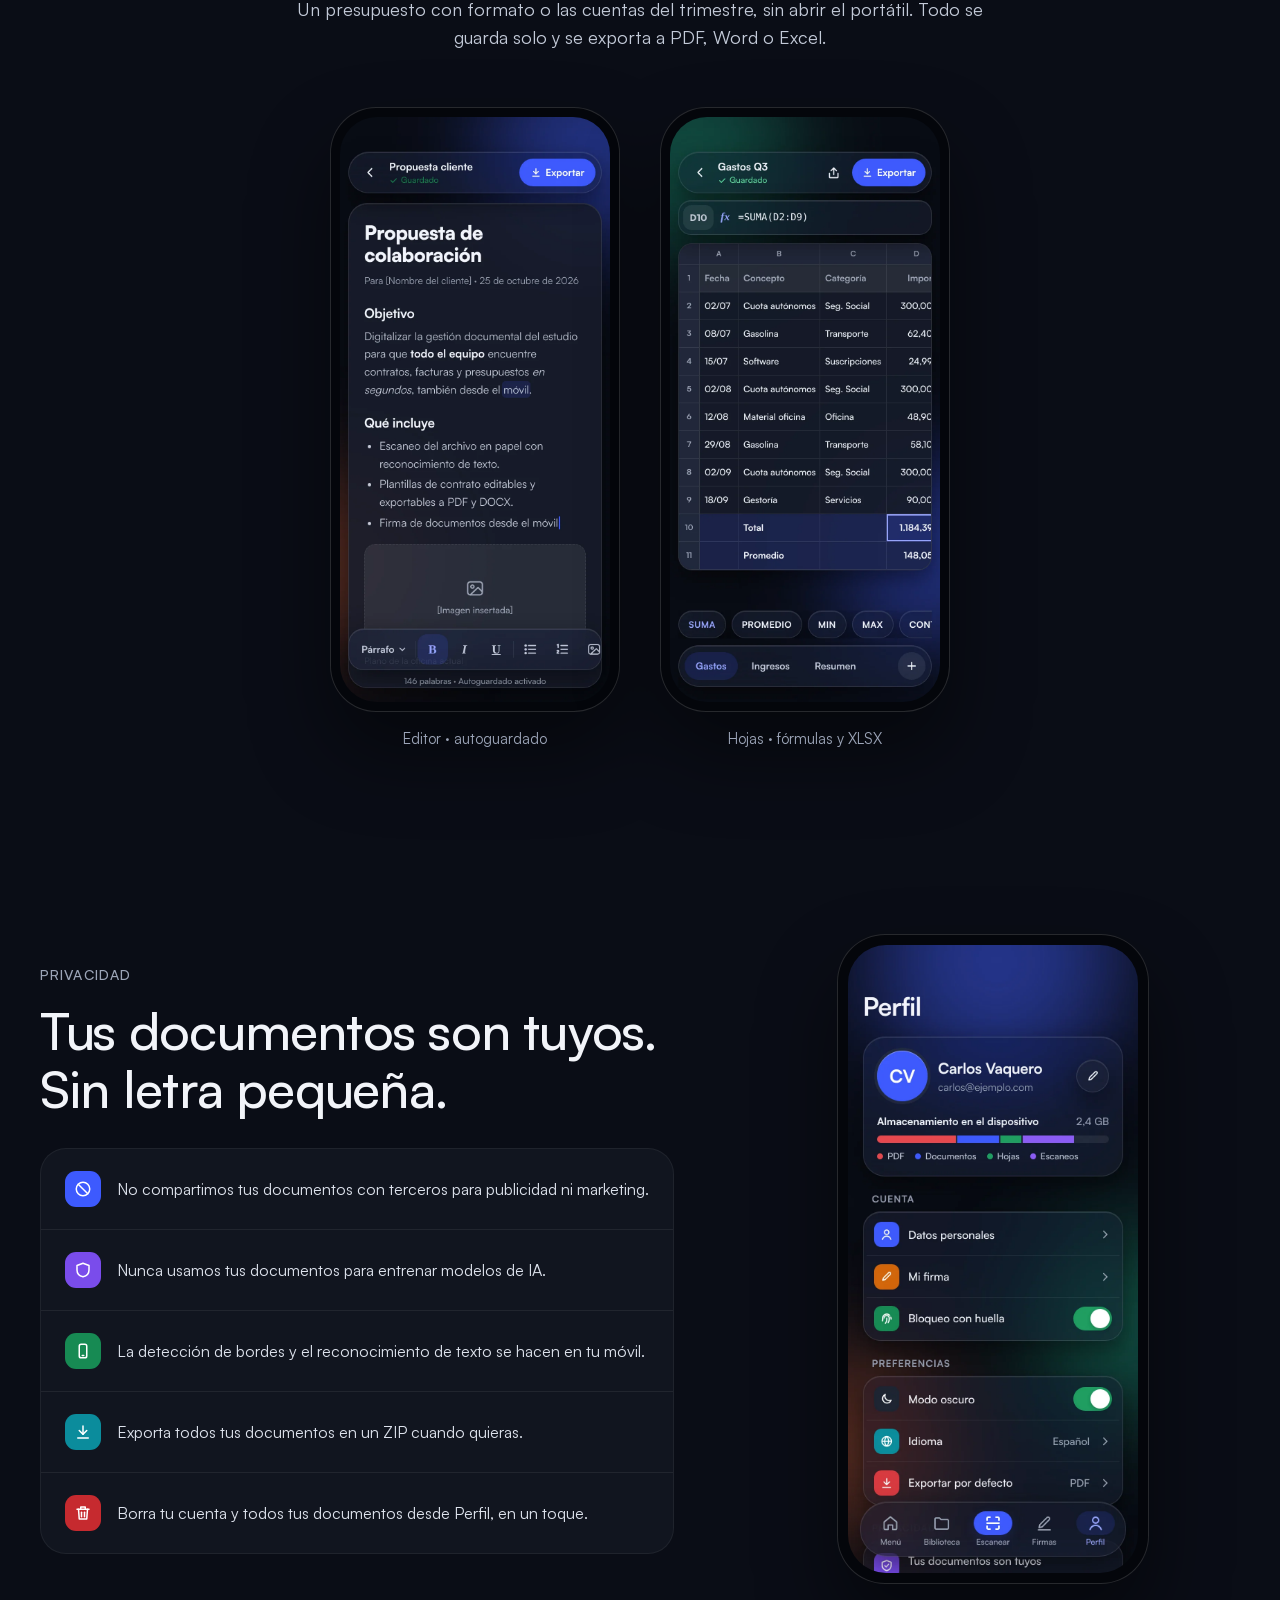
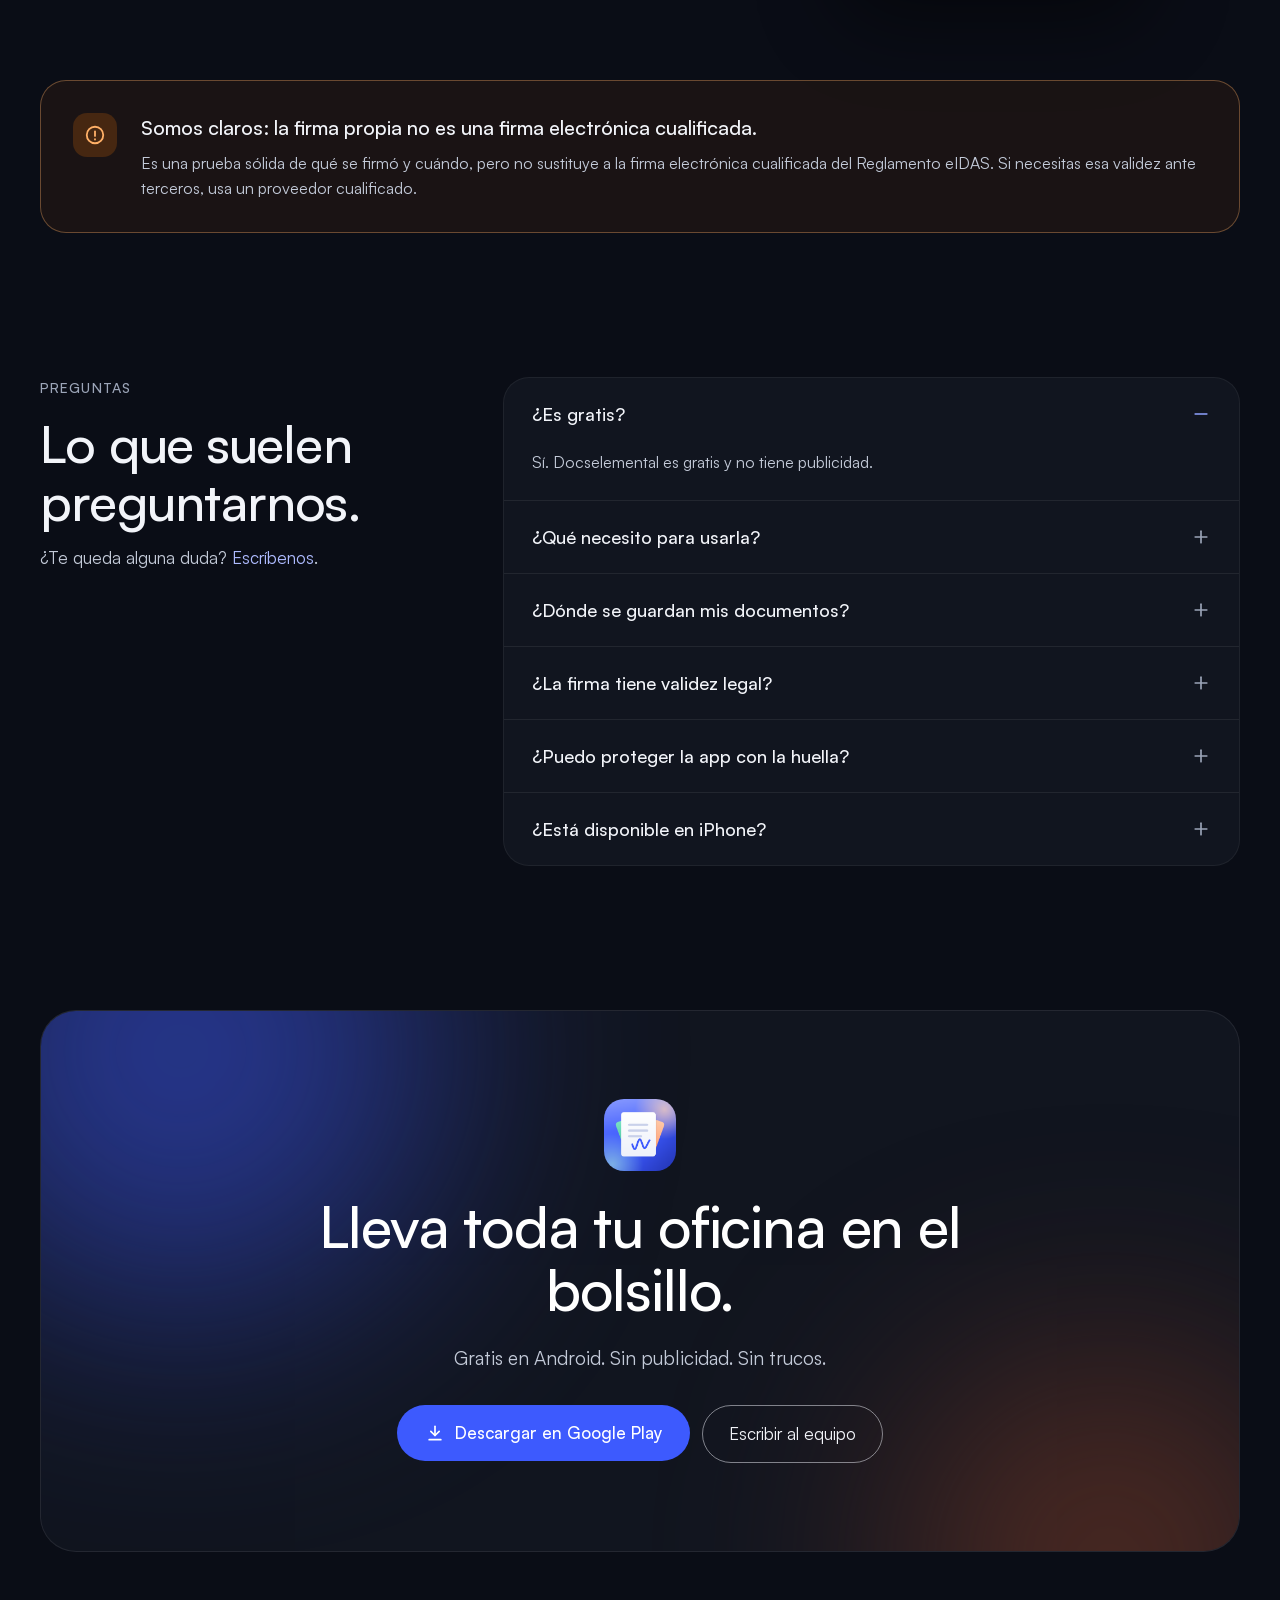
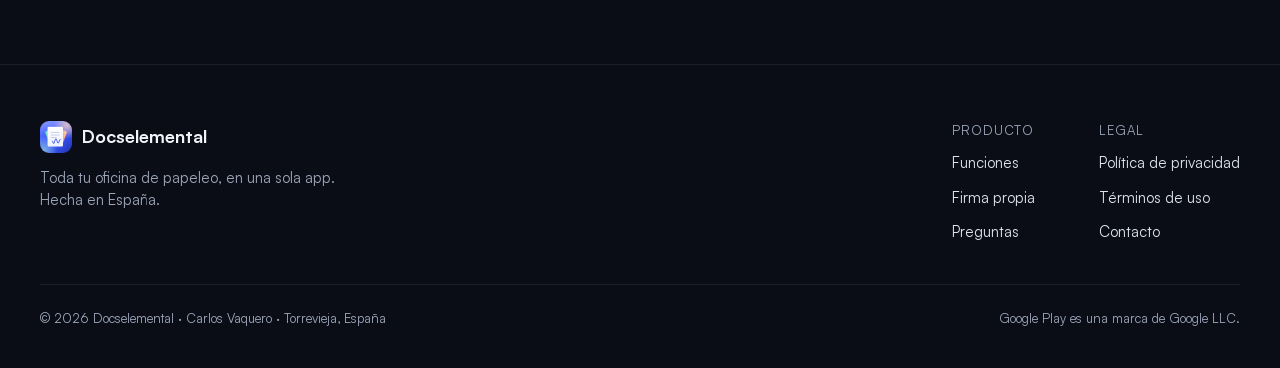
==== commit 8aa1fbd7: "Web nueva: diseño de la app (Liquid Glass oscuro) con interacciones Portada con los móviles de la ap" ====
--- a/index.html
+++ b/index.html
@@ -1,33 +1,12 @@
-<!DOCTYPE html><html lang="es"> <head><meta charset="utf-8"><meta name="viewport" content="width=device-width, initial-scale=1"><meta name="color-scheme" content="dark"><title>Docselemental · Toda tu oficina de papeleo, en una sola app</title><meta name="description" content="Lee PDF, firma, escanea, edita y calcula desde el móvil. Para autónomos y freelances. En español, sin publicidad, sin vender tus datos."><link rel="canonical" href="https://docselemental.com/"><!-- Open Graph / social --><meta property="og:title" content="Docselemental · Toda tu oficina de papeleo, en una sola app"><meta property="og:description" content="Lee PDF, firma, escanea, edita y calcula desde el móvil. Para autónomos y freelances. En español, sin publicidad, sin vender tus datos."><meta property="og:type" content="website"><meta property="og:url" content="https://docselemental.com/"><meta property="og:locale" content="es_ES"><meta property="og:image" content="https://docselemental.com/og.png"><meta name="twitter:card" content="summary_large_image"><!-- Icon oficial de la app --><link rel="icon" type="image/png" href="/logo.png"><link rel="apple-touch-icon" href="/logo.png"><!-- Fuente SaaS: Satoshi (Indian Type Foundry · Fontshare, free) --><link rel="preconnect" href="https://api.fontshare.com"><link rel="preconnect" href="https://cdn.fontshare.com" crossorigin><link rel="stylesheet" href="https://api.fontshare.com/v2/css?f[]=satoshi@400,500,700&display=swap"><link rel="stylesheet" href="/_astro/index.BuTZiNNw.css"></head> <body>   <div class="nav-shell"> <div class="col"> <nav class="nav-pill"> <a href="/" class="flex items-center gap-2 pl-1 no-underline text-[color:var(--color-text)]"> <img src="/logo.png" alt="" width="28" height="28" class="rounded-lg"> <span class="font-semibold tracking-tight">Docselemental</span> </a> <div class="hidden md:flex items-center gap-1"> <a href="#capacidades" class="nav-link">Capacidades</a> <a href="#capturas" class="nav-link">Capturas</a> <a href="#privacidad" class="nav-link">Privacidad</a> </div> <a href="#" class="btn-ember" data-disabled="true" aria-disabled="true" tabindex="-1"> <svg width="14" height="16" viewBox="0 0 22 24" aria-hidden="true"><path d="M.5 1.2v21.6c0 .9 1 1.4 1.7.8l12.2-10.8c.5-.4.5-1.2 0-1.6L2.2.4C1.5-.2.5.3.5 1.2Z" fill="currentColor"></path></svg>
-Google Play
-</a> </nav> </div> </div>  <section class="relative overflow-hidden pt-14 md:pt-20 pb-20 md:pb-28"> <div class="hero-glow" aria-hidden="true"></div> <div class="col relative text-center"> <span class="section-tag"> <span class="w-1.5 h-1.5 rounded-full bg-[color:var(--color-ember)]"></span>
-Para autónomos · Android
-</span> <h1 class="hero-title text-[length:var(--text-h1)] mt-6 max-w-[14ch] md:max-w-[18ch] mx-auto">
-Toda tu <em>oficina</em> de papeleo, en una sola app.
-</h1> <p class="text-[length:var(--text-lede)] mt-6 max-w-[42ch] mx-auto text-[color:var(--color-text-dim)] leading-snug">
-Lee PDF, firma, escanea, edita y calcula desde el móvil. En español, sin publicidad, sin vender tus datos.
-</p> <div class="mt-10 flex flex-wrap items-center justify-center gap-3"> <a href="#" class="btn-ember" data-disabled="true" aria-disabled="true" tabindex="-1"> <svg width="16" height="18" viewBox="0 0 22 24" aria-hidden="true"><path d="M.5 1.2v21.6c0 .9 1 1.4 1.7.8l12.2-10.8c.5-.4.5-1.2 0-1.6L2.2.4C1.5-.2.5.3.5 1.2Z" fill="currentColor"></path></svg>
+<!DOCTYPE html><html lang="es"> <head><meta charset="utf-8"><meta name="viewport" content="width=device-width, initial-scale=1"><meta name="color-scheme" content="dark"><title>Docselemental · Toda tu oficina de papeleo, en una sola app</title><meta name="description" content="Lee PDF, firma, escanea, edita y calcula desde el móvil. Para autónomos y pequeños negocios. En español, sin publicidad y sin vender tus datos."><link rel="canonical" href="https://docselemental.com/"><!-- Open Graph / social --><meta property="og:title" content="Docselemental · Toda tu oficina de papeleo, en una sola app"><meta property="og:description" content="Lee PDF, firma, escanea, edita y calcula desde el móvil. Para autónomos y pequeños negocios. En español, sin publicidad y sin vender tus datos."><meta property="og:type" content="website"><meta property="og:url" content="https://docselemental.com/"><meta property="og:locale" content="es_ES"><meta property="og:image" content="https://docselemental.com/og.png"><meta name="twitter:card" content="summary_large_image"><!-- Icon oficial de la app --><link rel="icon" type="image/png" href="/logo.png"><link rel="apple-touch-icon" href="/logo.png"><meta name="theme-color" content="#0A0D16"><!-- Satoshi servida desde el propio sitio (sin peticiones a terceros) --><link rel="preload" href="/fonts/Satoshi-Regular.woff2" as="font" type="font/woff2" crossorigin><link rel="preload" href="/fonts/Satoshi-Medium.woff2" as="font" type="font/woff2" crossorigin><link rel="stylesheet" href="/_astro/index.pDy9SOia.css"></head> <body>  <div class="dsroot" style="min-height: 100vh; background: #0A0D16; color: #F2F4F9; font-family: Satoshi, ui-sans-serif, system-ui, sans-serif; font-size: 16px; line-height: 1.5; overflow-x: clip;"> <div class="halo" aria-hidden="true"></div> <div class="progress" aria-hidden="true" style="background: #3D5AFE;"></div> <!-- NAV --> <header style="position: sticky; top: 0; z-index: 20; padding: 16px 16px 0;"> <nav aria-label="Principal" style="max-width: 1200px; margin: 0 auto; display: flex; align-items: center; gap: 8px; padding: 8px 8px 8px 16px; border-radius: 40px; background: rgba(16,20,33,0.62); border: 1px solid rgba(255,255,255,0.09); backdrop-filter: blur(24px); -webkit-backdrop-filter: blur(24px);"> <a class="brand" href="#inicio" aria-label="Docselemental, inicio" style="display: flex; align-items: center; gap: 10px; color: #F2F4F9; font-weight: 700; font-size: 18px; letter-spacing: -0.01em; flex-grow: 1; min-width: 0; white-space: nowrap;"> <img src="/logo.png" alt="" style="width: 34px; height: 34px; border-radius: 10px; display: block; flex-shrink: 0;"> <span class="brandname">Docselemental</span> </a> <div class="navlinks" style="display: flex; gap: 4px; align-items: center;"> <a class="navlink" href="#funciones" style="padding: 10px 18px; border-radius: 40px; color: #C3CAD8; font-size: 15px;">Funciones</a> <a class="navlink" href="#firma" style="padding: 10px 18px; border-radius: 40px; color: #C3CAD8; font-size: 15px;">Firma</a> <a class="navlink" href="#privacidad" style="padding: 10px 18px; border-radius: 40px; color: #C3CAD8; font-size: 15px;">Privacidad</a> <a class="navlink" href="#preguntas" style="padding: 10px 18px; border-radius: 40px; color: #C3CAD8; font-size: 15px;">Preguntas</a> </div> <a class="cta navcta" href="#descargar" style="display: inline-flex; align-items: center; justify-content: center; gap: 8px; height: 44px; padding: 0 20px; border-radius: 32px; background: #3D5AFE; color: #FFFFFF; font-size: 15px; font-weight: 500; line-height: 1; margin-left: 8px; box-sizing: border-box;"> <svg width="18" height="18" viewBox="0 0 24 24" fill="none" stroke="currentColor" stroke-width="2" stroke-linecap="round" stroke-linejoin="round" aria-hidden="true" style="flex-shrink: 0;"><path d="M12 4v11"></path><path d="m7 10 5 5 5-5"></path><path d="M5 20h14"></path></svg> <span class="lg">Descargar gratis</span> <span class="sm">Descargar</span> </a> </nav> </header> <!-- HERO --> <section id="inicio" style="position: relative; margin-top: -76px; padding: 168px 24px 24px;"> <div aria-hidden="true" style="position: absolute; inset: 0; pointer-events: none;"> <div class="blob" style="position: absolute; width: 700px; height: 700px; left: 50%; top: 820px; margin-left: -60px; border-radius: 50%; background: #2C3FA8; filter: blur(150px); opacity: 0.45; transform: translate(calc(var(--px, 0) * -30px), calc(var(--py, 0) * 20px));"></div> <div class="blob" style="position: absolute; width: 760px; height: 760px; left: 50%; top: -260px; margin-left: -620px; border-radius: 50%; background: #2C3FA8; filter: blur(140px); opacity: 0.75; transform: translate(calc(var(--px, 0) * 40px), calc(var(--py, 0) * 30px));"></div> <div class="blob" style="position: absolute; width: 560px; height: 560px; left: 50%; top: 120px; margin-left: 160px; border-radius: 50%; background: #6B3424; filter: blur(140px); opacity: 0.6; transform: translate(calc(var(--px, 0) * -50px), calc(var(--py, 0) * -30px));"></div> <div class="blob" style="position: absolute; width: 620px; height: 620px; left: 50%; top: 640px; margin-left: -380px; border-radius: 50%; background: #14604F; filter: blur(150px); opacity: 0.45; transform: translate(calc(var(--px, 0) * 30px), calc(var(--py, 0) * -40px));"></div> </div> <div class="stg" style="position: relative; max-width: 820px; margin: 0 auto; text-align: center; display: flex; flex-direction: column; align-items: center; gap: 24px;"> <div class="rv" style="display: inline-flex; align-items: center; gap: 8px; padding: 7px 16px 7px 12px; border-radius: 40px; background: rgba(255,255,255,0.07); border: 1px solid rgba(255,255,255,0.12); font-size: 14px; color: #DDE2EC;"> <span style="width: 8px; height: 8px; border-radius: 50%; background: #5BD69A;"></span>
+Para autónomos y pequeños negocios · Android
+</div> <h1 class="rv" style="margin: 0; font-size: clamp(44px, 6.4vw, 80px); line-height: 1.04; font-weight: 500; letter-spacing: -0.02em; color: #FFFFFF;">Toda tu oficina de papeleo, en una sola app.</h1> <p class="rv" style="margin: 0; max-width: 600px; font-size: clamp(17px, 1.6vw, 20px); line-height: 1.5; color: #C3CAD8;">Lee, firma, escanea, edita y calcula tus documentos desde el móvil. En español, sin publicidad y sin vender tus datos.</p> <div class="rv" style="display: flex; flex-wrap: wrap; justify-content: center; gap: 12px; padding-top: 8px;"> <a class="cta" href="#descargar" style="display: inline-flex; align-items: center; gap: 10px; height: 56px; padding: 0 28px; border-radius: 32px; background: #3D5AFE; color: #FFFFFF; font-size: 17px; font-weight: 500;"> <svg width="20" height="20" viewBox="0 0 24 24" fill="none" stroke="currentColor" stroke-width="2" stroke-linecap="round" stroke-linejoin="round" aria-hidden="true"><path d="M12 4v11"></path><path d="m7 10 5 5 5-5"></path><path d="M5 20h14"></path></svg>
 Descargar en Google Play
-</a> <a href="#capacidades" class="btn-ghost">Ver cómo funciona</a> </div> <p class="text-[length:var(--text-micro)] mt-5 text-[color:var(--color-text-faint)]">
-Android 7.0 o superior · 100% gratis · sin publicidad
-</p> </div> <!-- Mockup del móvil debajo del hero --> <div class="col relative mt-16 md:mt-24 flex justify-center"> <div class="phone-frame"> <div class="phone-notch"></div> <div class="phone-frame-screen"> <img src="/screens/03-inicio.png" alt="Inicio con accesos rápidos y últimos documentos" width="1080" height="1920" loading="eager"> </div> </div> </div> </section>  <section id="capacidades" class="section"> <div class="col text-center"> <span class="section-tag">Capacidades</span> <h2 class="section-title text-[length:var(--text-h2)] max-w-[22ch] mx-auto">
-Cinco apps convertidas en una. <em class="not-italic text-[color:var(--color-ember-2)]">Sin perder ninguna.</em> </h2> <p class="text-[color:var(--color-text-dim)] text-[length:var(--text-body)] mt-5 max-w-[46ch] mx-auto">
-Cada herramienta pensada desde el principio para pantalla pequeña, idioma español y el pulgar como único actuador.
-</p> </div> <div class="col mt-14 grid gap-5 md:grid-cols-2 lg:grid-cols-3"> <article class="feature-card"> <span class="feature-icon"> <svg width="20" height="20" viewBox="0 0 24 24" fill="none" stroke="currentColor" stroke-width="1.8" stroke-linecap="round" stroke-linejoin="round" aria-hidden="true"><path d="M14 2H6a2 2 0 0 0-2 2v16a2 2 0 0 0 2 2h12a2 2 0 0 0 2-2V8z"></path><path d="M14 2v6h6"></path><path d="M9 15h6M9 11h3"></path></svg>      </span> <h3>Visor de PDF</h3> <p>Desplazamiento fluido, miniaturas, búsqueda en el texto, memoria de la última página y modo página oscura.</p> </article><article class="feature-card"> <span class="feature-icon">  <svg width="20" height="20" viewBox="0 0 24 24" fill="none" stroke="currentColor" stroke-width="1.8" stroke-linecap="round" stroke-linejoin="round" aria-hidden="true"><path d="M22 19a2 2 0 0 1-2 2H4a2 2 0 0 1-2-2V5a2 2 0 0 1 2-2h5l2 3h9a2 2 0 0 1 2 2z"></path></svg>     </span> <h3>Biblioteca personal</h3> <p>Carpetas, papelera, orden por fecha o tamaño y búsqueda por contenido con OCR de los escaneos.</p> </article><article class="feature-card"> <span class="feature-icon">   <svg width="20" height="20" viewBox="0 0 24 24" fill="none" stroke="currentColor" stroke-width="1.8" stroke-linecap="round" stroke-linejoin="round" aria-hidden="true"><path d="M3 7V5a2 2 0 0 1 2-2h2"></path><path d="M17 3h2a2 2 0 0 1 2 2v2"></path><path d="M21 17v2a2 2 0 0 1-2 2h-2"></path><path d="M7 21H5a2 2 0 0 1-2-2v-2"></path><path d="M7 8h10"></path><path d="M7 12h10"></path><path d="M7 16h6"></path></svg>    </span> <h3>Escáner con la cámara</h3> <p>Detección de bordes y filtros con Google ML Kit — íntegramente en tu dispositivo, cero imágenes al servidor.</p> </article><article class="feature-card"> <span class="feature-icon">    <svg width="20" height="20" viewBox="0 0 24 24" fill="none" stroke="currentColor" stroke-width="1.8" stroke-linecap="round" stroke-linejoin="round" aria-hidden="true"><path d="M11 4H4a2 2 0 0 0-2 2v14a2 2 0 0 0 2 2h14a2 2 0 0 0 2-2v-7"></path><path d="M18.5 2.5a2.121 2.121 0 0 1 3 3L12 15l-4 1 1-4z"></path></svg>   </span> <h3>Editor con formato</h3> <p>Títulos, listas, imágenes, negrita, cursiva. Auto-guardado y exportación a PDF y DOCX.</p> </article><article class="feature-card"> <span class="feature-icon">     <svg width="20" height="20" viewBox="0 0 24 24" fill="none" stroke="currentColor" stroke-width="1.8" stroke-linecap="round" stroke-linejoin="round" aria-hidden="true"><rect x="3" y="3" width="18" height="18" rx="2"></rect><line x1="3" y1="9" x2="21" y2="9"></line><line x1="3" y1="15" x2="21" y2="15"></line><line x1="9" y1="3" x2="9" y2="21"></line><line x1="15" y1="3" x2="15" y2="21"></line></svg>  </span> <h3>Hojas de cálculo</h3> <p>Fórmulas con +, −, ×, ÷, rangos (A1:B3) y SUMA, PROMEDIO, MIN, MAX, CONTAR. Importa y exporta CSV y XLSX.</p> </article><article class="feature-card"> <span class="feature-icon">      <svg width="20" height="20" viewBox="0 0 24 24" fill="none" stroke="currentColor" stroke-width="1.8" stroke-linecap="round" stroke-linejoin="round" aria-hidden="true"><path d="M3 17.25V21h3.75l11-11-3.75-3.75-11 11z"></path><path d="M14 7l3 3"></path></svg> </span> <h3>Firma propia</h3> <p>Dibújala en pantalla con sello de tiempo y huella SHA-256. Opcional: solicitar firma a terceros con OTP por correo.</p> </article> </div> </section>  <section id="capturas" class="section"> <div class="col text-center"> <span class="section-tag">Capturas reales</span> <h2 class="section-title text-[length:var(--text-h2)] max-w-[22ch] mx-auto">
-Fotogramas <em class="not-italic text-[color:var(--color-ember-2)]">reales</em> de la app.
-</h2> <p class="text-[color:var(--color-text-dim)] text-[length:var(--text-body)] mt-5 max-w-[46ch] mx-auto">
-Sin render, sin maqueta. Lo que verás al abrir Docselemental en tu Android.
-</p> </div> <!-- Grid de 3 phones apilados en móvil (1 col) y en fila en desktop (3 col),
-         sin rotación ni solapamientos. --> <div class="col mt-14 grid gap-10 sm:grid-cols-2 lg:grid-cols-3 justify-items-center"> <figure class="w-full max-w-[260px] flex flex-col items-center"> <div class="phone-frame"> <div class="phone-notch"></div> <div class="phone-frame-screen"> <img src="/screens/04-biblioteca.png" alt="Biblioteca con carpetas y filtros" loading="lazy" width="1080" height="1920"> </div> </div> <figcaption class="mt-4 text-[color:var(--color-text-dim)] text-[length:var(--text-micro)] text-center max-w-[22ch]"> Biblioteca con carpetas y filtros </figcaption> </figure><figure class="w-full max-w-[260px] flex flex-col items-center"> <div class="phone-frame"> <div class="phone-notch"></div> <div class="phone-frame-screen"> <img src="/screens/05-hojas.png" alt="Hoja de cálculo con fórmulas" loading="lazy" width="1080" height="1920"> </div> </div> <figcaption class="mt-4 text-[color:var(--color-text-dim)] text-[length:var(--text-micro)] text-center max-w-[22ch]"> Hoja de cálculo con fórmulas </figcaption> </figure><figure class="w-full max-w-[260px] flex flex-col items-center"> <div class="phone-frame"> <div class="phone-notch"></div> <div class="phone-frame-screen"> <img src="/screens/07-firma.png" alt="Firma propia dibujada" loading="lazy" width="1080" height="1920"> </div> </div> <figcaption class="mt-4 text-[color:var(--color-text-dim)] text-[length:var(--text-micro)] text-center max-w-[22ch]"> Firma propia dibujada </figcaption> </figure> </div> </section>  <section id="privacidad" class="section"> <div class="col text-center"> <span class="section-tag">Privacidad</span> <h2 class="section-title text-[length:var(--text-h2)] max-w-[22ch] mx-auto">
-Tus documentos son <em class="not-italic text-[color:var(--color-ember-2)]">tuyos.</em> Y lo decimos sin letra pequeña.
-</h2> </div> <div class="col mt-12 grid gap-5 md:grid-cols-2"> <article class="feature-card"> <h3>No vendemos tus datos</h3> <p>Nunca compartimos tus documentos con terceros con fines publicitarios o de marketing.</p> </article><article class="feature-card"> <h3>No entrenamos IA con ellos</h3> <p>Tus documentos nunca se usan para entrenar modelos de inteligencia artificial.</p> </article><article class="feature-card"> <h3>Escáner en tu dispositivo</h3> <p>El reconocimiento de bordes y el OCR corren en el móvil — las imágenes no salen al servidor.</p> </article><article class="feature-card"> <h3>Borrado real a un toque</h3> <p>Borra tu cuenta y todos tus documentos desde Perfil → Borrar cuenta. Un toque. Definitivo.</p> </article> </div> <!-- Lo que NO es (honestidad clave del posicionamiento) --> <div class="col mt-14"> <div class="feature-card max-w-[52rem] mx-auto"> <span class="section-tag mb-3">Honestidad</span> <h3>La firma propia <em class="not-italic text-[color:var(--color-ember-2)]">no es</em> firma electrónica cualificada</h3> <p class="mt-3">
-La firma que dibujas lleva sello de tiempo y una huella SHA-256 del original — es
-          prueba fuerte de que firmaste eso y de cuándo. Pero no sustituye una firma
-          electrónica cualificada en el sentido del Reglamento eIDAS. Si necesitas firma
-          con validez jurídica frente a terceros, consulta a un prestador cualificado.
-</p> </div> </div> </section>  <section class="section"> <div class="col text-center relative overflow-hidden rounded-3xl border border-[color:var(--color-line)] bg-gradient-to-b from-[color:var(--color-bg-2)] to-[color:var(--color-bg)] p-10 md:p-16"> <div class="hero-glow" aria-hidden="true" style="inset: -40% -20% auto -20%; height: 100%"></div> <div class="relative"> <h2 class="section-title text-[length:var(--text-h2)] max-w-[22ch] mx-auto">
-Lleva toda tu oficina <em class="not-italic text-[color:var(--color-ember-2)]">en el bolsillo.</em> </h2> <p class="text-[length:var(--text-lede)] text-[color:var(--color-text-dim)] mt-5 max-w-[42ch] mx-auto">
-Gratis para siempre en Android. Sin publicidad. Sin trucos.
-</p> <div class="mt-9 flex flex-wrap items-center justify-center gap-3"> <a href="#" class="btn-ember" data-disabled="true" aria-disabled="true" tabindex="-1"> <svg width="16" height="18" viewBox="0 0 22 24" aria-hidden="true"><path d="M.5 1.2v21.6c0 .9 1 1.4 1.7.8l12.2-10.8c.5-.4.5-1.2 0-1.6L2.2.4C1.5-.2.5.3.5 1.2Z" fill="currentColor"></path></svg>
+</a> <a class="ghost" href="#funciones" style="display: inline-flex; align-items: center; gap: 8px; height: 56px; padding: 0 26px; border-radius: 32px; border: 1px solid rgba(237,240,247,0.5); color: #F2F4F9; font-size: 17px;">
+Ver cómo funciona
+<svg width="18" height="18" viewBox="0 0 24 24" fill="none" stroke="currentColor" stroke-width="2" stroke-linecap="round" stroke-linejoin="round" aria-hidden="true"><path d="M12 5v14"></path><path d="m6 13 6 6 6-6"></path></svg> </a> </div> <p class="rv" style="margin: 0; font-size: 14px; color: #9CA5B8;">Gratis · Sin anuncios · Android 7.0 o superior</p> </div> <div class="heroPhones" style="position: relative; display: flex; justify-content: center; align-items: flex-start; padding-top: 64px; max-width: 1000px; margin: 0 auto;"> <div class="sidephone hp rv" style="--d: 420ms; width: 250px; padding: 7px; border-radius: 41px; background: rgba(255,255,255,0.07); border: 1px solid rgba(255,255,255,0.2); backdrop-filter: blur(20px); -webkit-backdrop-filter: blur(20px); transform: translate(calc(var(--px, 0) * -18px - var(--sy, 0) * 0.06px), calc(80px + var(--py, 0) * -12px - var(--sy, 0) * 0.14px)) rotate(calc(-7deg + var(--px, 0) * 2deg - var(--sy, 0) * 0.006deg)); margin-right: -36px; flex-shrink: 0;"> <img src="/screens/06-visor-pdf-oscuro.webp" alt="Visor de PDF de Docselemental con miniaturas y barra de herramientas" style="display: block; width: 100%; aspect-ratio: 390 / 844; border-radius: 34px; object-fit: cover;"> </div> <div class="hp rv s" style="--d: 260ms; position: relative; z-index: 2; width: 300px; max-width: 82vw; padding: 8px; border-radius: 48px; background: rgba(255,255,255,0.08); border: 1px solid rgba(255,255,255,0.22); backdrop-filter: blur(20px); -webkit-backdrop-filter: blur(20px); flex-shrink: 0; transform: translate(calc(var(--px, 0) * 12px), calc(var(--py, 0) * 10px - var(--sy, 0) * 0.05px)) rotate(calc(var(--px, 0) * 1.5deg));"> <img src="/screens/01-menu-oscuro.webp" alt="Menú de Docselemental: seguir leyendo, herramientas y documentos recientes" style="display: block; width: 100%; aspect-ratio: 390 / 844; border-radius: 40px; object-fit: cover;"> </div> <div class="sidephone hp rv" style="--d: 520ms; width: 250px; padding: 7px; border-radius: 41px; background: rgba(255,255,255,0.07); border: 1px solid rgba(255,255,255,0.2); backdrop-filter: blur(20px); -webkit-backdrop-filter: blur(20px); transform: translate(calc(var(--px, 0) * -18px + var(--sy, 0) * 0.06px), calc(80px + var(--py, 0) * -12px - var(--sy, 0) * 0.14px)) rotate(calc(7deg + var(--px, 0) * 2deg + var(--sy, 0) * 0.006deg)); margin-left: -36px; flex-shrink: 0;"> <img src="/screens/02-biblioteca-oscuro.webp" alt="Biblioteca de Docselemental con carpetas, filtros y archivos" style="display: block; width: 100%; aspect-ratio: 390 / 844; border-radius: 34px; object-fit: cover;"> </div> </div> </section> <!-- STRIP --> <section aria-label="Lo esencial" style="padding: 72px 24px 24px;"> <div class="stg" style="max-width: 1200px; margin: 0 auto; display: grid; grid-template-columns: repeat(auto-fit, minmax(220px, 1fr)); gap: 12px;"> <div class="chip rv" style="display: flex; align-items: center; gap: 12px; padding: 18px 20px; border-radius: 20px; background: #11151F; border: 1px solid rgba(255,255,255,0.06);"> <svg width="22" height="22" viewBox="0 0 24 24" fill="none" stroke="#8FA2FF" stroke-width="1.8" stroke-linecap="round" stroke-linejoin="round" aria-hidden="true"><circle cx="12" cy="12" r="9"></circle><path d="m5.6 5.6 12.8 12.8"></path></svg> <span style="font-size: 15px; color: #DDE2EC;">Sin publicidad, nunca</span> </div> <div class="chip rv" style="display: flex; align-items: center; gap: 12px; padding: 18px 20px; border-radius: 20px; background: #11151F; border: 1px solid rgba(255,255,255,0.06);"> <svg width="22" height="22" viewBox="0 0 24 24" fill="none" stroke="#8FA2FF" stroke-width="1.8" stroke-linecap="round" stroke-linejoin="round" aria-hidden="true"><rect x="5" y="11" width="14" height="9" rx="2"></rect><path d="M8 11V8a4 4 0 0 1 8 0v3"></path></svg> <span style="font-size: 15px; color: #DDE2EC;">No vendemos tus datos</span> </div> <div class="chip rv" style="display: flex; align-items: center; gap: 12px; padding: 18px 20px; border-radius: 20px; background: #11151F; border: 1px solid rgba(255,255,255,0.06);"> <svg width="22" height="22" viewBox="0 0 24 24" fill="none" stroke="#8FA2FF" stroke-width="1.8" stroke-linecap="round" stroke-linejoin="round" aria-hidden="true"><rect x="7" y="3" width="10" height="18" rx="2.5"></rect><path d="M11 18h2"></path></svg> <span style="font-size: 15px; color: #DDE2EC;">OCR y escaneo en tu móvil</span> </div> <div class="chip rv" style="display: flex; align-items: center; gap: 12px; padding: 18px 20px; border-radius: 20px; background: #11151F; border: 1px solid rgba(255,255,255,0.06);"> <svg width="22" height="22" viewBox="0 0 24 24" fill="none" stroke="#8FA2FF" stroke-width="1.8" stroke-linecap="round" stroke-linejoin="round" aria-hidden="true"><path d="M3 12h3l2-6 4 12 2-6h7"></path></svg> <span style="font-size: 15px; color: #DDE2EC;">Español e inglés</span> </div> </div> </section> <!-- FUNCIONES (interactiva) --> <section id="funciones" style="padding: 112px 24px 72px;"> <div style="max-width: 1200px; margin: 0 auto; display: flex; flex-direction: column; gap: 56px;"> <div style="display: flex; flex-wrap: wrap; align-items: flex-end; justify-content: space-between; gap: 24px;"> <div style="max-width: 640px; display: flex; flex-direction: column; gap: 16px;"> <p class="rv" style="margin: 0; font-size: 14px; letter-spacing: 0.08em; text-transform: uppercase; color: #9CA5B8; font-weight: 500;">Funciones</p> <h2 class="rv" style="margin: 0; font-size: clamp(34px, 4.2vw, 52px); line-height: 1.1; font-weight: 500; letter-spacing: -0.015em;">Seis herramientas. Una sola app.</h2> </div> <p class="rv" style="margin: 0; max-width: 420px; font-size: 18px; line-height: 1.5; color: #C3CAD8;">Pensadas para la pantalla del móvil, en español y para usarlas con una mano. Pulsa una para verla.</p> </div> <div style="display: flex; flex-wrap: wrap; gap: 40px; align-items: flex-start;"> <div class="stg" style="flex: 2 1 560px; min-width: 0; display: grid; grid-template-columns: repeat(auto-fit, minmax(260px, 1fr)); gap: 16px;"> <div class="rv tw"><button type="button" class="tool spot sel" aria-pressed="true" data-tool="0" style="display: flex; flex-direction: column; gap: 14px; padding: 28px; border-radius: 26px; background: #11151F; border: 1px solid rgba(255,255,255,0.06);"> <span style="display: flex; align-items: center; justify-content: space-between; width: 100%;"> <span class="ico" style="width: 52px; height: 52px; border-radius: 16px; background: rgba(217,58,64,0.18); display: flex; align-items: center; justify-content: center;"><svg width="26" height="26" viewBox="0 0 24 24" fill="none" stroke="#FF7B7F" stroke-width="1.8" stroke-linecap="round" stroke-linejoin="round" aria-hidden="true"><path d="M14 3H7a2 2 0 0 0-2 2v14a2 2 0 0 0 2 2h10a2 2 0 0 0 2-2V8z"></path><path d="M14 3v5h5"></path><path d="M9 14h6"></path></svg></span> <svg class="go" width="22" height="22" viewBox="0 0 24 24" fill="none" stroke="#8FA2FF" stroke-width="2" stroke-linecap="round" stroke-linejoin="round" aria-hidden="true"><path d="M5 12h14"></path><path d="m13 6 6 6-6 6"></path></svg> </span> <span style="font-size: 22px; line-height: 1.25; font-weight: 500;">Visor de PDF</span> <span style="font-size: 16px; line-height: 1.55; color: #C3CAD8;">Desplazamiento fluido, miniaturas, búsqueda en el texto y modo noche. Vuelve a la página donde lo dejaste.</span> </button></div> <div class="rv tw"><button type="button" class="tool spot" aria-pressed="false" data-tool="1" style="display: flex; flex-direction: column; gap: 14px; padding: 28px; border-radius: 26px; background: #11151F; border: 1px solid rgba(255,255,255,0.06);"> <span style="display: flex; align-items: center; justify-content: space-between; width: 100%;"> <span class="ico" style="width: 52px; height: 52px; border-radius: 16px; background: rgba(61,90,254,0.22); display: flex; align-items: center; justify-content: center;"><svg width="26" height="26" viewBox="0 0 24 24" fill="none" stroke="#9AABFF" stroke-width="1.8" stroke-linecap="round" stroke-linejoin="round" aria-hidden="true"><path d="M4 6h16"></path><path d="M4 11h16"></path><path d="M4 16h9"></path><path d="m15 20 5-5"></path></svg></span> <svg class="go" width="22" height="22" viewBox="0 0 24 24" fill="none" stroke="#8FA2FF" stroke-width="2" stroke-linecap="round" stroke-linejoin="round" aria-hidden="true"><path d="M5 12h14"></path><path d="m13 6 6 6-6 6"></path></svg> </span> <span style="font-size: 22px; line-height: 1.25; font-weight: 500;">Editor con formato</span> <span style="font-size: 16px; line-height: 1.55; color: #C3CAD8;">Títulos, listas, negrita, cursiva e imágenes. Autoguardado y exportación a PDF o Word.</span> </button></div> <div class="rv tw"><button type="button" class="tool spot" aria-pressed="false" data-tool="2" style="display: flex; flex-direction: column; gap: 14px; padding: 28px; border-radius: 26px; background: #11151F; border: 1px solid rgba(255,255,255,0.06);"> <span style="display: flex; align-items: center; justify-content: space-between; width: 100%;"> <span class="ico" style="width: 52px; height: 52px; border-radius: 16px; background: rgba(23,138,83,0.22); display: flex; align-items: center; justify-content: center;"><svg width="26" height="26" viewBox="0 0 24 24" fill="none" stroke="#5BD69A" stroke-width="1.8" stroke-linecap="round" stroke-linejoin="round" aria-hidden="true"><rect x="4" y="4" width="16" height="16" rx="2.5"></rect><path d="M4 10h16"></path><path d="M4 15h16"></path><path d="M10 4v16"></path></svg></span> <svg class="go" width="22" height="22" viewBox="0 0 24 24" fill="none" stroke="#8FA2FF" stroke-width="2" stroke-linecap="round" stroke-linejoin="round" aria-hidden="true"><path d="M5 12h14"></path><path d="m13 6 6 6-6 6"></path></svg> </span> <span style="font-size: 22px; line-height: 1.25; font-weight: 500;">Hojas de cálculo</span> <span style="font-size: 16px; line-height: 1.55; color: #C3CAD8;">Fórmulas, rangos y SUMA, PROMEDIO, MIN, MAX y CONTAR. Varias hojas por archivo; importa y exporta CSV y XLSX.</span> </button></div> <div class="rv tw"><button type="button" class="tool spot" aria-pressed="false" data-tool="3" style="display: flex; flex-direction: column; gap: 14px; padding: 28px; border-radius: 26px; background: #11151F; border: 1px solid rgba(255,255,255,0.06);"> <span style="display: flex; align-items: center; justify-content: space-between; width: 100%;"> <span class="ico" style="width: 52px; height: 52px; border-radius: 16px; background: rgba(122,76,235,0.24); display: flex; align-items: center; justify-content: center;"><svg width="26" height="26" viewBox="0 0 24 24" fill="none" stroke="#B49BFF" stroke-width="1.8" stroke-linecap="round" stroke-linejoin="round" aria-hidden="true"><path d="M4 8V6a2 2 0 0 1 2-2h2"></path><path d="M16 4h2a2 2 0 0 1 2 2v2"></path><path d="M20 16v2a2 2 0 0 1-2 2h-2"></path><path d="M8 20H6a2 2 0 0 1-2-2v-2"></path><path d="M4 12h16"></path></svg></span> <svg class="go" width="22" height="22" viewBox="0 0 24 24" fill="none" stroke="#8FA2FF" stroke-width="2" stroke-linecap="round" stroke-linejoin="round" aria-hidden="true"><path d="M5 12h14"></path><path d="m13 6 6 6-6 6"></path></svg> </span> <span style="font-size: 22px; line-height: 1.25; font-weight: 500;">Escáner con la cámara</span> <span style="font-size: 16px; line-height: 1.55; color: #C3CAD8;">Detecta los bordes, corrige la perspectiva y aplica filtros. Varias páginas en un PDF con texto buscable.</span> </button></div> <div class="rv tw"><button type="button" class="tool spot" aria-pressed="false" data-tool="4" style="display: flex; flex-direction: column; gap: 14px; padding: 28px; border-radius: 26px; background: #11151F; border: 1px solid rgba(255,255,255,0.06);"> <span style="display: flex; align-items: center; justify-content: space-between; width: 100%;"> <span class="ico" style="width: 52px; height: 52px; border-radius: 16px; background: rgba(210,101,10,0.24); display: flex; align-items: center; justify-content: center;"><svg width="26" height="26" viewBox="0 0 24 24" fill="none" stroke="#FFB067" stroke-width="1.8" stroke-linecap="round" stroke-linejoin="round" aria-hidden="true"><path d="M16.5 3.5a2.1 2.1 0 0 1 3 3L8 18l-4 1 1-4z"></path><path d="M4 21h16"></path></svg></span> <svg class="go" width="22" height="22" viewBox="0 0 24 24" fill="none" stroke="#8FA2FF" stroke-width="2" stroke-linecap="round" stroke-linejoin="round" aria-hidden="true"><path d="M5 12h14"></path><path d="m13 6 6 6-6 6"></path></svg> </span> <span style="font-size: 22px; line-height: 1.25; font-weight: 500;">Firma propia</span> <span style="font-size: 16px; line-height: 1.55; color: #C3CAD8;">Dibuja tu firma una vez y úsala en cualquier PDF, con sello de tiempo y huella SHA-256.</span> </button></div> <div class="rv tw"><button type="button" class="tool spot" aria-pressed="false" data-tool="5" style="display: flex; flex-direction: column; gap: 14px; padding: 28px; border-radius: 26px; background: #11151F; border: 1px solid rgba(255,255,255,0.06);"> <span style="display: flex; align-items: center; justify-content: space-between; width: 100%;"> <span class="ico" style="width: 52px; height: 52px; border-radius: 16px; background: rgba(11,140,156,0.24); display: flex; align-items: center; justify-content: center;"><svg width="26" height="26" viewBox="0 0 24 24" fill="none" stroke="#4FD3E3" stroke-width="1.8" stroke-linecap="round" stroke-linejoin="round" aria-hidden="true"><path d="M3 7a2 2 0 0 1 2-2h4l2 2h8a2 2 0 0 1 2 2v8a2 2 0 0 1-2 2H5a2 2 0 0 1-2-2z"></path></svg></span> <svg class="go" width="22" height="22" viewBox="0 0 24 24" fill="none" stroke="#8FA2FF" stroke-width="2" stroke-linecap="round" stroke-linejoin="round" aria-hidden="true"><path d="M5 12h14"></path><path d="m13 6 6 6-6 6"></path></svg> </span> <span style="font-size: 22px; line-height: 1.25; font-weight: 500;">Biblioteca personal</span> <span style="font-size: 16px; line-height: 1.55; color: #C3CAD8;">Carpetas de colores, filtros, papelera y búsqueda dentro del texto de tus documentos.</span> </button></div> </div> <div class="rv r toolphone" style="--d: 200ms; flex: 1 1 300px; position: sticky; top: 104px; display: flex; flex-direction: column; align-items: center; gap: 16px;"> <div class="phone rv s" style="--d: 150ms; width: 290px; padding: 10px; border-radius: 48px; background: #04060B; border: 1px solid rgba(255,255,255,0.14); box-shadow: 0 40px 80px rgba(0,0,0,0.45);"> <div style="position: relative; width: 100%; aspect-ratio: 390 / 844; border-radius: 38px; overflow: hidden; background: #090C14;"> <img class="shot on" src="/screens/06-visor-pdf-oscuro.webp" alt="Visor de PDF"> <img class="shot" src="/screens/07-editor-oscuro.webp" alt="Editor con formato"> <img class="shot" src="/screens/08-hojas-oscuro.webp" alt="Hojas de cálculo"> <img class="shot" src="/screens/03-escanear.webp" alt="Escáner con la cámara"> <img class="shot" src="/screens/04-firmas-oscuro.webp" alt="Firmas"> <img class="shot" src="/screens/02-biblioteca-oscuro.webp" alt="Biblioteca"> </div> </div> <div style="display: flex; align-items: center; gap: 8px;" aria-live="polite"> <span style="width: 8px; height: 8px; border-radius: 50%; background: #3D5AFE;"></span> <span id="toolName" style="font-size: 15px; color: #DDE2EC;">Visor de PDF</span> </div> </div> </div> </div> </section> <!-- FIRMA --> <section id="firma" style="padding: 72px 24px;"> <div class="spot rv split" style="max-width: 1200px; margin: 0 auto; display: flex; flex-wrap: wrap; align-items: center; gap: 56px; padding: 56px; border-radius: 32px; background: #11151F; border: 1px solid rgba(255,255,255,0.06); box-sizing: border-box;"> <div style="flex: 1 1 420px; min-width: 0; display: flex; flex-direction: column; gap: 24px;"> <p class="rv" style="margin: 0; font-size: 14px; letter-spacing: 0.08em; text-transform: uppercase; color: #FFB067; font-weight: 500;">Firma propia</p> <h2 class="rv" style="margin: 0; font-size: clamp(32px, 3.6vw, 46px); line-height: 1.1; font-weight: 500; letter-spacing: -0.015em;">Firma en segundos. Con prueba de qué y cuándo.</h2> <p style="margin: 0; font-size: 18px; line-height: 1.55; color: #C3CAD8;">Tu firma queda guardada en el móvil, lista para usar. Cada documento firmado lleva sello de tiempo y una huella que demuestra que no se ha tocado después.</p> <div class="stg" style="display: flex; flex-direction: column; gap: 14px;"> <div class="feat rv" style="display: flex; gap: 12px; align-items: flex-start;"> <svg class="check" width="22" height="22" viewBox="0 0 24 24" fill="none" stroke="#5BD69A" stroke-width="2" stroke-linecap="round" stroke-linejoin="round" aria-hidden="true" style="flex-shrink: 0; margin-top: 2px;"><path d="m5 12 5 5 9-10"></path></svg> <span style="font-size: 16px; color: #DDE2EC;">«Mi firma» dibujada una vez y lista para cualquier PDF</span> </div> <div class="feat rv" style="display: flex; gap: 12px; align-items: flex-start;"> <svg class="check" width="22" height="22" viewBox="0 0 24 24" fill="none" stroke="#5BD69A" stroke-width="2" stroke-linecap="round" stroke-linejoin="round" aria-hidden="true" style="flex-shrink: 0; margin-top: 2px;"><path d="m5 12 5 5 9-10"></path></svg> <span style="font-size: 16px; color: #DDE2EC;">Sello de tiempo y huella SHA-256 en cada firma</span> </div> <div class="feat rv" style="display: flex; gap: 12px; align-items: flex-start;"> <svg class="check" width="22" height="22" viewBox="0 0 24 24" fill="none" stroke="#5BD69A" stroke-width="2" stroke-linecap="round" stroke-linejoin="round" aria-hidden="true" style="flex-shrink: 0; margin-top: 2px;"><path d="m5 12 5 5 9-10"></path></svg> <span style="font-size: 16px; color: #DDE2EC;">Pide la firma a otra persona con un código por correo</span> </div> </div> <button type="button" class="hash" id="hashBtn" aria-label="Generar otra huella de ejemplo" style="display: inline-flex; align-self: flex-start; align-items: center; gap: 10px; padding: 10px 16px; border-radius: 14px; border: 0; background: rgba(255,255,255,0.05); font-family: ui-monospace, SFMono-Regular, Menlo, monospace; font-size: 13px; color: #9CA5B8; cursor: pointer;"> <svg width="16" height="16" viewBox="0 0 24 24" fill="none" stroke="currentColor" stroke-width="2" stroke-linecap="round" stroke-linejoin="round" aria-hidden="true"><path d="M20 11a8 8 0 1 0-2.3 5.7"></path><path d="M20 4v7h-7"></path></svg>
+SHA-256 · <span id="hashVal">a3f9…c21e</span> · <span id="hashDate">23 oct, 10:42</span> </button> </div> <div style="flex: 1 1 320px; display: flex; justify-content: center;"> <div class="phone rv s" style="--d: 150ms; width: 290px; padding: 10px; border-radius: 48px; background: #04060B; border: 1px solid rgba(255,255,255,0.14); box-shadow: 0 40px 80px rgba(0,0,0,0.45);"> <img src="/screens/04-firmas-oscuro.webp" alt="Pantalla Firmas: tarjeta Mi firma y documentos por firmar" style="display: block; width: 100%; aspect-ratio: 390 / 844; border-radius: 38px; object-fit: cover;"> </div> </div> </div> </section> <!-- ESCANER --> <section id="escaner" style="padding: 72px 24px;"> <div class="spot rv split" style="max-width: 1200px; margin: 0 auto; display: flex; flex-wrap: wrap-reverse; align-items: center; gap: 56px; padding: 56px; border-radius: 32px; background: #11151F; border: 1px solid rgba(255,255,255,0.06); box-sizing: border-box;"> <div style="flex: 1 1 320px; display: flex; justify-content: center;"> <div class="phone rv s" style="--d: 150ms; width: 290px; padding: 10px; border-radius: 48px; background: #04060B; border: 1px solid rgba(255,255,255,0.14); box-shadow: 0 40px 80px rgba(0,0,0,0.45);"> <img src="/screens/03-escanear.webp" alt="Cámara de escaneo con el documento detectado, modos y filtros" style="display: block; width: 100%; aspect-ratio: 390 / 844; border-radius: 38px; object-fit: cover;"> </div> </div> <div style="flex: 1 1 420px; min-width: 0; display: flex; flex-direction: column; gap: 24px;"> <p class="rv" style="margin: 0; font-size: 14px; letter-spacing: 0.08em; text-transform: uppercase; color: #B49BFF; font-weight: 500;">Escáner</p> <h2 class="rv" style="margin: 0; font-size: clamp(32px, 3.6vw, 46px); line-height: 1.1; font-weight: 500; letter-spacing: -0.015em;">Escanea sin que tus papeles salgan del móvil.</h2> <p style="margin: 0; font-size: 18px; line-height: 1.55; color: #C3CAD8;">Apunta y la app encuentra el documento, lo recorta y lo endereza. El reconocimiento de texto se hace en tu teléfono, así que luego puedes buscar dentro de cualquier escaneo.</p> <div class="stg" style="display: grid; grid-template-columns: repeat(auto-fit, minmax(160px, 1fr)); gap: 12px;"> <div class="mini rv" style="padding: 18px; border-radius: 18px; background: rgba(255,255,255,0.04); display: flex; flex-direction: column; gap: 4px;"> <span style="font-size: 16px; font-weight: 500;">Recorte automático</span> <span style="font-size: 14px; color: #9CA5B8;">Bordes y perspectiva</span> </div> <div class="mini rv" style="padding: 18px; border-radius: 18px; background: rgba(255,255,255,0.04); display: flex; flex-direction: column; gap: 4px;"> <span style="font-size: 16px; font-weight: 500;">4 filtros</span> <span style="font-size: 14px; color: #9CA5B8;">Original, Color, Gris y B/N</span> </div> <div class="mini rv" style="padding: 18px; border-radius: 18px; background: rgba(255,255,255,0.04); display: flex; flex-direction: column; gap: 4px;"> <span style="font-size: 16px; font-weight: 500;">Varias páginas</span> <span style="font-size: 14px; color: #9CA5B8;">Todo en un solo PDF</span> </div> <div class="mini rv" style="padding: 18px; border-radius: 18px; background: rgba(255,255,255,0.04); display: flex; flex-direction: column; gap: 4px;"> <span style="font-size: 16px; font-weight: 500;">Texto buscable</span> <span style="font-size: 14px; color: #9CA5B8;">OCR en el dispositivo</span> </div> </div> </div> </div> </section> <!-- EDITOR + HOJAS --> <section id="editar" style="padding: 72px 24px;"> <div style="max-width: 1200px; margin: 0 auto; display: flex; flex-direction: column; align-items: center; gap: 56px;"> <div style="max-width: 720px; text-align: center; display: flex; flex-direction: column; gap: 16px; align-items: center;"> <p class="rv" style="margin: 0; font-size: 14px; letter-spacing: 0.08em; text-transform: uppercase; color: #5BD69A; font-weight: 500;">Editor y hojas</p> <h2 class="rv" style="margin: 0; font-size: clamp(32px, 3.6vw, 46px); line-height: 1.1; font-weight: 500; letter-spacing: -0.015em;">Escribe y calcula como en el ordenador.</h2> <p style="margin: 0; font-size: 18px; line-height: 1.55; color: #C3CAD8;">Un presupuesto con formato o las cuentas del trimestre, sin abrir el portátil. Todo se guarda solo y se exporta a PDF, Word o Excel.</p> </div> <div class="stg" style="display: flex; flex-wrap: wrap; justify-content: center; gap: 40px;"> <figure class="rv s" style="margin: 0; display: flex; flex-direction: column; align-items: center; gap: 16px;"> <div class="phone" style="width: 270px; padding: 9px; border-radius: 46px; background: #04060B; border: 1px solid rgba(255,255,255,0.14); box-shadow: 0 40px 80px rgba(0,0,0,0.45);"> <img src="/screens/07-editor-oscuro.webp" alt="Editor con formato: documento con títulos y barra de formato" style="display: block; width: 100%; aspect-ratio: 390 / 844; border-radius: 37px; object-fit: cover;"> </div> <figcaption style="font-size: 15px; color: #9CA5B8;">Editor · autoguardado</figcaption> </figure> <figure class="rv s" style="margin: 0; display: flex; flex-direction: column; align-items: center; gap: 16px;"> <div class="phone" style="width: 270px; padding: 9px; border-radius: 46px; background: #04060B; border: 1px solid rgba(255,255,255,0.14); box-shadow: 0 40px 80px rgba(0,0,0,0.45);"> <img src="/screens/08-hojas-oscuro.webp" alt="Hoja de cálculo con barra de fórmulas y funciones rápidas" style="display: block; width: 100%; aspect-ratio: 390 / 844; border-radius: 37px; object-fit: cover;"> </div> <figcaption style="font-size: 15px; color: #9CA5B8;">Hojas · fórmulas y XLSX</figcaption> </figure> </div> </div> </section> <!-- PRIVACIDAD --> <section id="privacidad" style="padding: 112px 24px 72px;"> <div style="max-width: 1200px; margin: 0 auto; display: flex; flex-wrap: wrap; align-items: center; gap: 72px;"> <div style="flex: 1 1 460px; min-width: 0; display: flex; flex-direction: column; gap: 32px;"> <div style="display: flex; flex-direction: column; gap: 16px;"> <p class="rv" style="margin: 0; font-size: 14px; letter-spacing: 0.08em; text-transform: uppercase; color: #9CA5B8; font-weight: 500;">Privacidad</p> <h2 class="rv" style="margin: 0; font-size: clamp(34px, 4.2vw, 52px); line-height: 1.1; font-weight: 500; letter-spacing: -0.015em;">Tus documentos son tuyos. Sin letra pequeña.</h2> </div> <div class="stg" style="display: flex; flex-direction: column; border-radius: 26px; background: #11151F; border: 1px solid rgba(255,255,255,0.06); overflow: hidden;"> <div class="prow rv" style="display: flex; gap: 16px; align-items: flex-start; padding: 22px 24px; border-bottom: 1px solid rgba(255,255,255,0.07);"> <div class="sq" style="width: 36px; height: 36px; border-radius: 11px; background: #3D5AFE; flex-shrink: 0; display: flex; align-items: center; justify-content: center;"><svg width="18" height="18" viewBox="0 0 24 24" fill="none" stroke="#FFFFFF" stroke-width="2" stroke-linecap="round" stroke-linejoin="round" aria-hidden="true"><circle cx="12" cy="12" r="9"></circle><path d="m5.6 5.6 12.8 12.8"></path></svg></div> <span style="font-size: 16px; line-height: 1.5; color: #DDE2EC; padding-top: 6px;">No compartimos tus documentos con terceros para publicidad ni marketing.</span> </div> <div class="prow rv" style="display: flex; gap: 16px; align-items: flex-start; padding: 22px 24px; border-bottom: 1px solid rgba(255,255,255,0.07);"> <div class="sq" style="width: 36px; height: 36px; border-radius: 11px; background: #7A4CEB; flex-shrink: 0; display: flex; align-items: center; justify-content: center;"><svg width="18" height="18" viewBox="0 0 24 24" fill="none" stroke="#FFFFFF" stroke-width="2" stroke-linecap="round" stroke-linejoin="round" aria-hidden="true"><path d="M12 3 4 6v6c0 5 3.5 8 8 9 4.5-1 8-4 8-9V6z"></path></svg></div> <span style="font-size: 16px; line-height: 1.5; color: #DDE2EC; padding-top: 6px;">Nunca usamos tus documentos para entrenar modelos de IA.</span> </div> <div class="prow rv" style="display: flex; gap: 16px; align-items: flex-start; padding: 22px 24px; border-bottom: 1px solid rgba(255,255,255,0.07);"> <div class="sq" style="width: 36px; height: 36px; border-radius: 11px; background: #178A53; flex-shrink: 0; display: flex; align-items: center; justify-content: center;"><svg width="18" height="18" viewBox="0 0 24 24" fill="none" stroke="#FFFFFF" stroke-width="2" stroke-linecap="round" stroke-linejoin="round" aria-hidden="true"><rect x="7" y="3" width="10" height="18" rx="2.5"></rect><path d="M11 18h2"></path></svg></div> <span style="font-size: 16px; line-height: 1.5; color: #DDE2EC; padding-top: 6px;">La detección de bordes y el reconocimiento de texto se hacen en tu móvil.</span> </div> <div class="prow rv" style="display: flex; gap: 16px; align-items: flex-start; padding: 22px 24px; border-bottom: 1px solid rgba(255,255,255,0.07);"> <div class="sq" style="width: 36px; height: 36px; border-radius: 11px; background: #0B8C9C; flex-shrink: 0; display: flex; align-items: center; justify-content: center;"><svg width="18" height="18" viewBox="0 0 24 24" fill="none" stroke="#FFFFFF" stroke-width="2" stroke-linecap="round" stroke-linejoin="round" aria-hidden="true"><path d="M12 4v11"></path><path d="m7 10 5 5 5-5"></path><path d="M5 20h14"></path></svg></div> <span style="font-size: 16px; line-height: 1.5; color: #DDE2EC; padding-top: 6px;">Exporta todos tus documentos en un ZIP cuando quieras.</span> </div> <div class="prow rv" style="display: flex; gap: 16px; align-items: flex-start; padding: 22px 24px;"> <div class="sq" style="width: 36px; height: 36px; border-radius: 11px; background: #C62A2F; flex-shrink: 0; display: flex; align-items: center; justify-content: center;"><svg width="18" height="18" viewBox="0 0 24 24" fill="none" stroke="#FFFFFF" stroke-width="2" stroke-linecap="round" stroke-linejoin="round" aria-hidden="true"><path d="M4 7h16"></path><path d="M10 11v6"></path><path d="M14 11v6"></path><path d="M6 7l1 13h10l1-13"></path><path d="M9 7V4h6v3"></path></svg></div> <span style="font-size: 16px; line-height: 1.5; color: #DDE2EC; padding-top: 6px;">Borra tu cuenta y todos tus documentos desde Perfil, en un toque.</span> </div> </div> </div> <div style="flex: 1 1 320px; display: flex; justify-content: center;"> <div class="phone rv s" style="--d: 150ms; width: 290px; padding: 10px; border-radius: 48px; background: #04060B; border: 1px solid rgba(255,255,255,0.14); box-shadow: 0 40px 80px rgba(0,0,0,0.45);"> <img src="/screens/05-perfil-oscuro.webp" alt="Perfil: cuenta, almacenamiento, preferencias y privacidad" style="display: block; width: 100%; aspect-ratio: 390 / 844; border-radius: 38px; object-fit: cover;"> </div> </div> </div> </section> <!-- NOTA eIDAS --> <section aria-label="Nota sobre la firma" style="padding: 24px 24px 72px;"> <div class="rv" style="max-width: 1200px; margin: 0 auto; display: flex; flex-wrap: wrap; gap: 24px; align-items: flex-start; padding: 32px; border-radius: 26px; border: 1px solid rgba(255,176,103,0.35); background: rgba(210,101,10,0.08); box-sizing: border-box;"> <div style="width: 44px; height: 44px; border-radius: 14px; background: rgba(210,101,10,0.24); display: flex; align-items: center; justify-content: center; flex-shrink: 0;"> <svg width="22" height="22" viewBox="0 0 24 24" fill="none" stroke="#FFB067" stroke-width="2" stroke-linecap="round" stroke-linejoin="round" aria-hidden="true"><circle cx="12" cy="12" r="9"></circle><path d="M12 8v5"></path><path d="M12 16.5v.5"></path></svg> </div> <div style="flex: 1 1 400px; min-width: 0; display: flex; flex-direction: column; gap: 8px;"> <h3 style="margin: 0; font-size: 20px; font-weight: 500;">Somos claros: la firma propia no es una firma electrónica cualificada.</h3> <p style="margin: 0; font-size: 16px; line-height: 1.55; color: #C3CAD8;">Es una prueba sólida de qué se firmó y cuándo, pero no sustituye a la firma electrónica cualificada del Reglamento eIDAS. Si necesitas esa validez ante terceros, usa un proveedor cualificado.</p> </div> </div> </section> <!-- PREGUNTAS --> <section id="preguntas" style="padding: 72px 24px;"> <div style="max-width: 1200px; margin: 0 auto; display: flex; flex-wrap: wrap; gap: 56px;"> <div style="flex: 1 1 320px; display: flex; flex-direction: column; gap: 16px;"> <p class="rv" style="margin: 0; font-size: 14px; letter-spacing: 0.08em; text-transform: uppercase; color: #9CA5B8; font-weight: 500;">Preguntas</p> <h2 class="rv" style="margin: 0; font-size: clamp(34px, 4.2vw, 52px); line-height: 1.1; font-weight: 500; letter-spacing: -0.015em;">Lo que suelen preguntarnos.</h2> <p style="margin: 0; font-size: 17px; color: #C3CAD8;">¿Te queda alguna duda? <a href="#contacto">Escríbenos</a>.</p> </div> <div class="rv" style="--d: 120ms; flex: 2 1 560px; min-width: 0; border-radius: 26px; background: #11151F; border: 1px solid rgba(255,255,255,0.06); overflow: hidden;"> <div style="margin-top: -1px;"> <div style="border-top: 1px solid rgba(255,255,255,0.07);"> <button class="faqbtn" type="button" aria-expanded="true" aria-controls="faq-0" style="width: 100%; display: flex; align-items: center; gap: 16px; padding: 24px 28px; background: transparent; border: 0; color: #F2F4F9; font-family: inherit; font-size: 18px; font-weight: 500; text-align: left; cursor: pointer;"> <span style="flex-grow: 1;">¿Es gratis?</span> <svg class="ic-minus" width="20" height="20" viewBox="0 0 24 24" fill="none" stroke="#8FA2FF" stroke-width="2" stroke-linecap="round" stroke-linejoin="round" aria-hidden="true" style="flex-shrink: 0;"><path d="M5 12h14"></path></svg> <svg class="ic-plus" width="20" height="20" viewBox="0 0 24 24" fill="none" stroke="#9CA5B8" stroke-width="2" stroke-linecap="round" stroke-linejoin="round" aria-hidden="true" style="flex-shrink: 0;"><path d="M12 5v14"></path><path d="M5 12h14"></path></svg> </button> <p id="faq-0" style="margin: 0; padding: 0 28px 24px; font-size: 16px; line-height: 1.6; color: #C3CAD8;">Sí. Docselemental es gratis y no tiene publicidad.</p> </div><div style="border-top: 1px solid rgba(255,255,255,0.07);"> <button class="faqbtn" type="button" aria-expanded="false" aria-controls="faq-1" style="width: 100%; display: flex; align-items: center; gap: 16px; padding: 24px 28px; background: transparent; border: 0; color: #F2F4F9; font-family: inherit; font-size: 18px; font-weight: 500; text-align: left; cursor: pointer;"> <span style="flex-grow: 1;">¿Qué necesito para usarla?</span> <svg class="ic-minus" width="20" height="20" viewBox="0 0 24 24" fill="none" stroke="#8FA2FF" stroke-width="2" stroke-linecap="round" stroke-linejoin="round" aria-hidden="true" style="flex-shrink: 0;"><path d="M5 12h14"></path></svg> <svg class="ic-plus" width="20" height="20" viewBox="0 0 24 24" fill="none" stroke="#9CA5B8" stroke-width="2" stroke-linecap="round" stroke-linejoin="round" aria-hidden="true" style="flex-shrink: 0;"><path d="M12 5v14"></path><path d="M5 12h14"></path></svg> </button> <p id="faq-1" hidden style="margin: 0; padding: 0 28px 24px; font-size: 16px; line-height: 1.6; color: #C3CAD8;">Un móvil Android 7.0 o superior y una cuenta: con correo y contraseña, con Google o con un código que te llega por correo.</p> </div><div style="border-top: 1px solid rgba(255,255,255,0.07);"> <button class="faqbtn" type="button" aria-expanded="false" aria-controls="faq-2" style="width: 100%; display: flex; align-items: center; gap: 16px; padding: 24px 28px; background: transparent; border: 0; color: #F2F4F9; font-family: inherit; font-size: 18px; font-weight: 500; text-align: left; cursor: pointer;"> <span style="flex-grow: 1;">¿Dónde se guardan mis documentos?</span> <svg class="ic-minus" width="20" height="20" viewBox="0 0 24 24" fill="none" stroke="#8FA2FF" stroke-width="2" stroke-linecap="round" stroke-linejoin="round" aria-hidden="true" style="flex-shrink: 0;"><path d="M5 12h14"></path></svg> <svg class="ic-plus" width="20" height="20" viewBox="0 0 24 24" fill="none" stroke="#9CA5B8" stroke-width="2" stroke-linecap="round" stroke-linejoin="round" aria-hidden="true" style="flex-shrink: 0;"><path d="M12 5v14"></path><path d="M5 12h14"></path></svg> </button> <p id="faq-2" hidden style="margin: 0; padding: 0 28px 24px; font-size: 16px; line-height: 1.6; color: #C3CAD8;">En tu cuenta privada en la nube: solo tú puedes verlos con tu sesión. Puedes exportarlos todos en un ZIP o borrarlos con tu cuenta cuando quieras.</p> </div><div style="border-top: 1px solid rgba(255,255,255,0.07);"> <button class="faqbtn" type="button" aria-expanded="false" aria-controls="faq-3" style="width: 100%; display: flex; align-items: center; gap: 16px; padding: 24px 28px; background: transparent; border: 0; color: #F2F4F9; font-family: inherit; font-size: 18px; font-weight: 500; text-align: left; cursor: pointer;"> <span style="flex-grow: 1;">¿La firma tiene validez legal?</span> <svg class="ic-minus" width="20" height="20" viewBox="0 0 24 24" fill="none" stroke="#8FA2FF" stroke-width="2" stroke-linecap="round" stroke-linejoin="round" aria-hidden="true" style="flex-shrink: 0;"><path d="M5 12h14"></path></svg> <svg class="ic-plus" width="20" height="20" viewBox="0 0 24 24" fill="none" stroke="#9CA5B8" stroke-width="2" stroke-linecap="round" stroke-linejoin="round" aria-hidden="true" style="flex-shrink: 0;"><path d="M12 5v14"></path><path d="M5 12h14"></path></svg> </button> <p id="faq-3" hidden style="margin: 0; padding: 0 28px 24px; font-size: 16px; line-height: 1.6; color: #C3CAD8;">Es una prueba sólida de qué firmaste y cuándo (sello de tiempo y huella SHA-256), pero no es una firma electrónica cualificada según el Reglamento eIDAS.</p> </div><div style="border-top: 1px solid rgba(255,255,255,0.07);"> <button class="faqbtn" type="button" aria-expanded="false" aria-controls="faq-4" style="width: 100%; display: flex; align-items: center; gap: 16px; padding: 24px 28px; background: transparent; border: 0; color: #F2F4F9; font-family: inherit; font-size: 18px; font-weight: 500; text-align: left; cursor: pointer;"> <span style="flex-grow: 1;">¿Puedo proteger la app con la huella?</span> <svg class="ic-minus" width="20" height="20" viewBox="0 0 24 24" fill="none" stroke="#8FA2FF" stroke-width="2" stroke-linecap="round" stroke-linejoin="round" aria-hidden="true" style="flex-shrink: 0;"><path d="M5 12h14"></path></svg> <svg class="ic-plus" width="20" height="20" viewBox="0 0 24 24" fill="none" stroke="#9CA5B8" stroke-width="2" stroke-linecap="round" stroke-linejoin="round" aria-hidden="true" style="flex-shrink: 0;"><path d="M12 5v14"></path><path d="M5 12h14"></path></svg> </button> <p id="faq-4" hidden style="margin: 0; padding: 0 28px 24px; font-size: 16px; line-height: 1.6; color: #C3CAD8;">Sí. Activa «Bloqueo con huella» en Perfil y la app te pedirá la huella (o el PIN del móvil) al abrirla.</p> </div><div style="border-top: 1px solid rgba(255,255,255,0.07);"> <button class="faqbtn" type="button" aria-expanded="false" aria-controls="faq-5" style="width: 100%; display: flex; align-items: center; gap: 16px; padding: 24px 28px; background: transparent; border: 0; color: #F2F4F9; font-family: inherit; font-size: 18px; font-weight: 500; text-align: left; cursor: pointer;"> <span style="flex-grow: 1;">¿Está disponible en iPhone?</span> <svg class="ic-minus" width="20" height="20" viewBox="0 0 24 24" fill="none" stroke="#8FA2FF" stroke-width="2" stroke-linecap="round" stroke-linejoin="round" aria-hidden="true" style="flex-shrink: 0;"><path d="M5 12h14"></path></svg> <svg class="ic-plus" width="20" height="20" viewBox="0 0 24 24" fill="none" stroke="#9CA5B8" stroke-width="2" stroke-linecap="round" stroke-linejoin="round" aria-hidden="true" style="flex-shrink: 0;"><path d="M12 5v14"></path><path d="M5 12h14"></path></svg> </button> <p id="faq-5" hidden style="margin: 0; padding: 0 28px 24px; font-size: 16px; line-height: 1.6; color: #C3CAD8;">Por ahora solo en Android.</p> </div> </div> </div> </div> </section> <!-- CTA FINAL --> <section id="descargar" style="padding: 72px 24px 112px;"> <div class="spot rv" style="position: relative; max-width: 1200px; margin: 0 auto; padding: 88px 32px; border-radius: 36px; overflow: hidden; background: #11151F; border: 1px solid rgba(255,255,255,0.08); text-align: center; box-sizing: border-box;"> <div aria-hidden="true" style="position: absolute; width: 520px; height: 520px; left: -120px; top: -220px; border-radius: 50%; background: #2C3FA8; filter: blur(120px); opacity: 0.8; pointer-events: none;"></div> <div aria-hidden="true" style="position: absolute; width: 420px; height: 420px; right: -80px; bottom: -220px; border-radius: 50%; background: #6B3424; filter: blur(120px); opacity: 0.7; pointer-events: none;"></div> <div style="position: relative; display: flex; flex-direction: column; align-items: center; gap: 24px;"> <img src="/logo.png" alt="" style="width: 72px; height: 72px; border-radius: 20px; display: block;"> <h2 class="rv" style="margin: 0; max-width: 680px; font-size: clamp(36px, 4.6vw, 58px); line-height: 1.08; font-weight: 500; letter-spacing: -0.02em; color: #FFFFFF;">Lleva toda tu oficina en el bolsillo.</h2> <p style="margin: 0; font-size: 19px; color: #C3CAD8;">Gratis en Android. Sin publicidad. Sin trucos.</p> <div style="display: flex; flex-wrap: wrap; justify-content: center; gap: 12px; padding-top: 8px;"> <a class="cta" href="#descargar" style="display: inline-flex; align-items: center; gap: 10px; height: 56px; padding: 0 28px; border-radius: 32px; background: #3D5AFE; color: #FFFFFF; font-size: 17px; font-weight: 500;"> <svg width="20" height="20" viewBox="0 0 24 24" fill="none" stroke="currentColor" stroke-width="2" stroke-linecap="round" stroke-linejoin="round" aria-hidden="true"><path d="M12 4v11"></path><path d="m7 10 5 5 5-5"></path><path d="M5 20h14"></path></svg>
 Descargar en Google Play
-</a> <a href="mailto:vaqueromuelacarlos@gmail.com" class="btn-ghost">Escribir al equipo</a> </div> </div> </div> </section>  <footer class="pb-12 pt-6"> <div class="col"> <hr class="div-ember mb-8"> <div class="flex flex-wrap items-start justify-between gap-6 text-[length:var(--text-micro)] text-[color:var(--color-text-faint)]"> <div class="flex items-center gap-2"> <img src="/logo.png" alt="" width="20" height="20" class="rounded-md"> <span>© 2026 Docselemental · Carlos Vaquero · Torrevieja, España</span> </div> <nav class="flex flex-wrap gap-x-6 gap-y-2"> <a href="politica-privacidad.html" class="hover:text-[color:var(--color-text)]">Política de privacidad</a> <a href="terminos-uso.html" class="hover:text-[color:var(--color-text)]">Términos de uso</a> <a href="mailto:vaqueromuelacarlos@gmail.com" class="hover:text-[color:var(--color-text)]">Contacto</a> </nav> </div> </div> </footer>  </body></html>+</a> <a class="ghost" id="contacto" href="mailto:vaqueromuelacarlos@gmail.com" style="display: inline-flex; align-items: center; height: 56px; padding: 0 26px; border-radius: 32px; border: 1px solid rgba(237,240,247,0.5); color: #F2F4F9; font-size: 17px;">Escribir al equipo</a> </div> </div> </div> </section> <!-- FOOTER --> <footer style="border-top: 1px solid rgba(255,255,255,0.07); padding: 56px 24px 40px;"> <div style="max-width: 1200px; margin: 0 auto; display: flex; flex-direction: column; gap: 40px;"> <div style="display: flex; flex-wrap: wrap; justify-content: space-between; gap: 40px;"> <div style="flex: 1 1 280px; display: flex; flex-direction: column; gap: 14px;"> <a class="brand" href="#inicio" style="display: flex; align-items: center; gap: 10px; font-size: 18px; font-weight: 700; color: #F2F4F9; align-self: flex-start;"> <img src="/logo.png" alt="" style="width: 32px; height: 32px; border-radius: 9px; display: block;">
+Docselemental
+</a> <p style="margin: 0; max-width: 320px; font-size: 15px; color: #9CA5B8;">Toda tu oficina de papeleo, en una sola app. Hecha en España.</p> </div> <div style="display: flex; flex-wrap: wrap; gap: 64px;"> <div style="display: flex; flex-direction: column; gap: 12px;"> <span style="font-size: 13px; letter-spacing: 0.08em; text-transform: uppercase; color: #9CA5B8;">Producto</span> <a class="flink" href="#funciones" style="color: #DDE2EC; font-size: 15px;">Funciones</a> <a class="flink" href="#firma" style="color: #DDE2EC; font-size: 15px;">Firma propia</a> <a class="flink" href="#preguntas" style="color: #DDE2EC; font-size: 15px;">Preguntas</a> </div> <div style="display: flex; flex-direction: column; gap: 12px;"> <span style="font-size: 13px; letter-spacing: 0.08em; text-transform: uppercase; color: #9CA5B8;">Legal</span> <a class="flink" href="/politica-privacidad.html" style="color: #DDE2EC; font-size: 15px;">Política de privacidad</a> <a class="flink" href="/terminos-uso.html" style="color: #DDE2EC; font-size: 15px;">Términos de uso</a> <a class="flink" href="#contacto" style="color: #DDE2EC; font-size: 15px;">Contacto</a> </div> </div> </div> <div style="display: flex; flex-wrap: wrap; justify-content: space-between; gap: 12px; padding-top: 24px; border-top: 1px solid rgba(255,255,255,0.07); font-size: 13px; color: #9CA5B8;"> <span>© 2026 Docselemental · Carlos Vaquero · Torrevieja, España</span> <span>Google Play es una marca de Google LLC.</span> </div> </div> </footer> </div> <script type="module">const r=document.querySelector(".dsroot"),i=window.matchMedia("(prefers-reduced-motion: reduce)").matches,u=window.matchMedia("(hover: hover)").matches;if(r&&!i&&"IntersectionObserver"in window){r.classList.add("anim");const t=new IntersectionObserver(e=>{for(const n of e)n.isIntersecting&&(n.target.classList.add("in"),t.unobserve(n.target))},{threshold:.12,rootMargin:"0px 0px -6% 0px"});r.querySelectorAll(".rv").forEach(e=>t.observe(e));const o=r.querySelectorAll("#inicio .rv");requestAnimationFrame(()=>requestAnimationFrame(()=>o.forEach(e=>e.classList.add("in"))))}let c=!1;const m=()=>{c||(c=!0,requestAnimationFrame(()=>{const t=window.scrollY||0,o=Math.max(1,document.documentElement.scrollHeight-window.innerHeight);i||r.style.setProperty("--sy",String(Math.min(t,1e3))),r.style.setProperty("--sp",Math.min(100,t/o*100).toFixed(2)+"%"),c=!1}))};window.addEventListener("scroll",m,{passive:!0});m();if(u&&!i){r.addEventListener("mousemove",o=>{r.style.setProperty("--cx",o.clientX+"px"),r.style.setProperty("--cy",o.clientY+"px"),r.style.setProperty("--halo","1")}),r.addEventListener("mouseleave",()=>r.style.setProperty("--halo","0"));const t=document.getElementById("inicio");t.addEventListener("mousemove",o=>{const e=t.getBoundingClientRect();t.style.setProperty("--px",((o.clientX-e.left)/e.width*2-1).toFixed(3)),t.style.setProperty("--py",((o.clientY-e.top)/e.height*2-1).toFixed(3))}),t.addEventListener("mouseleave",()=>{t.style.setProperty("--px","0"),t.style.setProperty("--py","0")}),document.querySelectorAll(".spot").forEach(o=>{o.addEventListener("mousemove",e=>{const n=o.getBoundingClientRect();o.style.setProperty("--mx",e.clientX-n.left+"px"),o.style.setProperty("--my",e.clientY-n.top+"px")})})}const h=["Visor de PDF","Editor con formato","Hojas de cálculo","Escáner con la cámara","Firma propia","Biblioteca personal"],l=document.querySelectorAll("[data-tool]"),y=document.querySelectorAll(".shot"),p=document.getElementById("toolName");l.forEach(t=>{t.addEventListener("click",()=>{const o=Number(t.dataset.tool);if(l.forEach((e,n)=>{e.classList.toggle("sel",n===o),e.setAttribute("aria-pressed",String(n===o))}),y.forEach((e,n)=>e.classList.toggle("on",n===o)),p.textContent=h[o],window.innerWidth<=720){const e=document.querySelector(".toolphone"),n=e.getBoundingClientRect();(n.bottom<80||n.top>window.innerHeight)&&e.scrollIntoView({behavior:i?"auto":"smooth",block:"start"})}})});const a=[["a3f9…c21e","23 oct, 10:42"],["7b0d…e94a","24 oct, 17:05"],["c58e…1f73","27 oct, 09:18"],["e21a…08bd","29 oct, 12:31"]];let s=0;document.getElementById("hashBtn")?.addEventListener("click",()=>{s=(s+1)%a.length,document.getElementById("hashVal").textContent=a[s][0],document.getElementById("hashDate").textContent=a[s][1]});const d=document.querySelectorAll(".faqbtn");d.forEach(t=>{t.addEventListener("click",()=>{const o=t.getAttribute("aria-expanded")==="true";d.forEach(e=>{e.setAttribute("aria-expanded","false"),document.getElementById(e.getAttribute("aria-controls")).hidden=!0}),o||(t.setAttribute("aria-expanded","true"),document.getElementById(t.getAttribute("aria-controls")).hidden=!1)})});</script>  </body></html>
--- a/_astro/index.pDy9SOia.css
+++ b/_astro/index.pDy9SOia.css
@@ -0,0 +1 @@
+@font-face{font-family:Satoshi;src:url(/fonts/Satoshi-Regular.woff2) format("woff2");font-weight:400;font-display:swap}@font-face{font-family:Satoshi;src:url(/fonts/Satoshi-Medium.woff2) format("woff2");font-weight:500;font-display:swap}@font-face{font-family:Satoshi;src:url(/fonts/Satoshi-Bold.woff2) format("woff2");font-weight:700;font-display:swap}html{scroll-behavior:smooth}body{margin:0;background:#0a0d16}a{color:#aebbff;text-decoration:none}a:hover{color:#d3daff}a:focus-visible,button:focus-visible{outline:2px solid #8FA2FF;outline-offset:3px}.halo{position:fixed;left:0;top:0;width:560px;height:560px;border-radius:50%;pointer-events:none;z-index:30;mix-blend-mode:screen;background:radial-gradient(circle,rgba(61,90,254,.16) 0%,rgba(61,90,254,.05) 40%,transparent 68%);transform:translate(calc(var(--cx,-1000px) - 280px),calc(var(--cy,-1000px) - 280px));transition:transform .18s ease-out,opacity .3s;opacity:var(--halo,0)}.cta{transition:transform .2s ease,box-shadow .25s ease,filter .2s}.cta:hover{transform:translateY(-2px);box-shadow:0 14px 34px #3d5afe73;filter:brightness(1.08)}.cta:active{transform:translateY(0) scale(.97)}.cta svg{transition:transform .25s ease}.cta:hover svg{transform:translateY(2px)}.ghost{transition:background .2s,border-color .2s,transform .2s}.ghost:hover{background:#ffffff14;border-color:#f2f4f9!important;transform:translateY(-2px)}.ghost svg{transition:transform .25s ease}.ghost:hover svg{transform:translateY(3px)}.navlink{transition:background .2s,color .2s}.navlink:hover{background:#ffffff14;color:#f2f4f9!important}.brand img{transition:transform .4s cubic-bezier(.3,1.6,.5,1)}.brand:hover img{transform:rotate(-8deg) scale(1.08)}.spot{position:relative;overflow:hidden;transition:transform .3s ease,border-color .3s,background .3s}.spot:before{content:"";position:absolute;inset:0;pointer-events:none;opacity:0;transition:opacity .3s;background:radial-gradient(380px circle at var(--mx,50%) var(--my,50%),rgba(110,132,255,.16),transparent 60%)}.spot:hover:before{opacity:1}.spot>*{position:relative}.lift:hover{transform:translateY(-4px);border-color:#ffffff29!important}.tool{cursor:pointer;text-align:left;font-family:inherit;color:inherit}.tool .ico{transition:transform .35s cubic-bezier(.3,1.6,.5,1)}.tool:hover .ico{transform:scale(1.1) rotate(-6deg)}.tool .go{opacity:0;transform:translate(-6px);transition:opacity .25s,transform .25s}.tool:hover .go,.tool.sel .go{opacity:1;transform:translate(0)}.tool.sel{border-color:#8fa2ffb3!important;background:#151b2e!important;box-shadow:0 0 0 1px #8fa2ff59 inset}.chip{transition:border-color .25s,background .25s,transform .25s}.chip:hover{border-color:#8fa2ff80!important;background:#141a2a!important;transform:translateY(-2px)}.chip svg{transition:transform .35s cubic-bezier(.3,1.6,.5,1)}.chip:hover svg{transform:scale(1.18)}.phone{transition:transform .5s cubic-bezier(.2,.8,.2,1),box-shadow .5s}.phone:hover{transform:translateY(-10px) rotate(-1.5deg);box-shadow:0 60px 110px #0009,0 0 0 1px #8fa2ff4d}.hp{transition:transform .6s cubic-bezier(.2,.8,.2,1)}.shot{position:absolute;inset:0;width:100%;height:100%;object-fit:cover;opacity:0;transform:scale(1.03);transition:opacity .45s ease,transform .6s ease}.shot.on{opacity:1;transform:scale(1)}.blob{transition:transform 1.2s cubic-bezier(.2,.8,.2,1)}.prow{transition:background .2s}.prow:hover{background:#ffffff09}.prow .sq{transition:transform .35s cubic-bezier(.3,1.6,.5,1)}.prow:hover .sq{transform:scale(1.12) rotate(-6deg)}.mini{transition:background .25s,transform .25s}.mini:hover{background:#b49bff1f!important;transform:translateY(-3px)}.check{transition:transform .25s}.feat:hover .check{transform:scale(1.2)}.hash{transition:color .25s,background .25s}.hash:hover{color:#ffb067!important;background:#d2650a24!important}.faqbtn{transition:background .2s}.faqbtn:hover{background:#ffffff09!important}.flink{transition:color .2s,padding-left .25s}.flink:hover{color:#fff!important;padding-left:4px}.anim .rv{opacity:0;translate:0 34px;transition:opacity .9s cubic-bezier(.2,.7,.2,1) var(--d,0ms),translate .9s cubic-bezier(.2,.7,.2,1) var(--d,0ms),scale .9s cubic-bezier(.2,.7,.2,1) var(--d,0ms),transform .35s ease,border-color .3s,background .3s,box-shadow .45s,filter .2s}.anim .rv.s{scale:.92;translate:0 40px}.anim .rv.r{translate:44px 0}.anim .rv.in{opacity:1;translate:0 0;scale:1}.stg>:nth-child(2){--d:90ms}.stg>:nth-child(3){--d:.18s}.stg>:nth-child(4){--d:.27s}.stg>:nth-child(5){--d:.36s}.stg>:nth-child(6){--d:.45s}.tw{display:flex}.tw>.tool{flex:1 1 auto}.tool:active,.chip:active,.mini:active{transform:scale(.98)}.progress{position:fixed;left:0;top:0;height:3px;width:var(--sp,0%);z-index:40;border-radius:0 3px 3px 0;pointer-events:none}.navcta{white-space:nowrap;flex-shrink:0}.navcta .sm{display:none}@media(hover:none){.halo{display:none}}@media(prefers-reduced-motion:reduce){*{transition:none!important}.halo{display:none}.anim .rv{opacity:1!important;translate:none!important;scale:none!important}}@media(max-width:860px){.navlinks{display:none!important}}.phone{max-width:78vw}@media(max-width:720px){.sidephone{display:none!important}.heroPhones{padding-top:8px!important}.split{padding:32px 20px!important;gap:40px!important;border-radius:26px!important}.toolphone{order:-1;position:static!important}.toolphone .phone{width:230px!important}}@media(max-width:560px){.navcta .lg{display:none}.navcta .sm{display:inline}.navcta{padding:0 16px!important}}@media(max-width:380px){.brandname{display:none}}.faqbtn .ic-minus{display:none}.faqbtn[aria-expanded=true] .ic-minus{display:block}.faqbtn[aria-expanded=true] .ic-plus{display:none}html,body{background:#0a0d16}
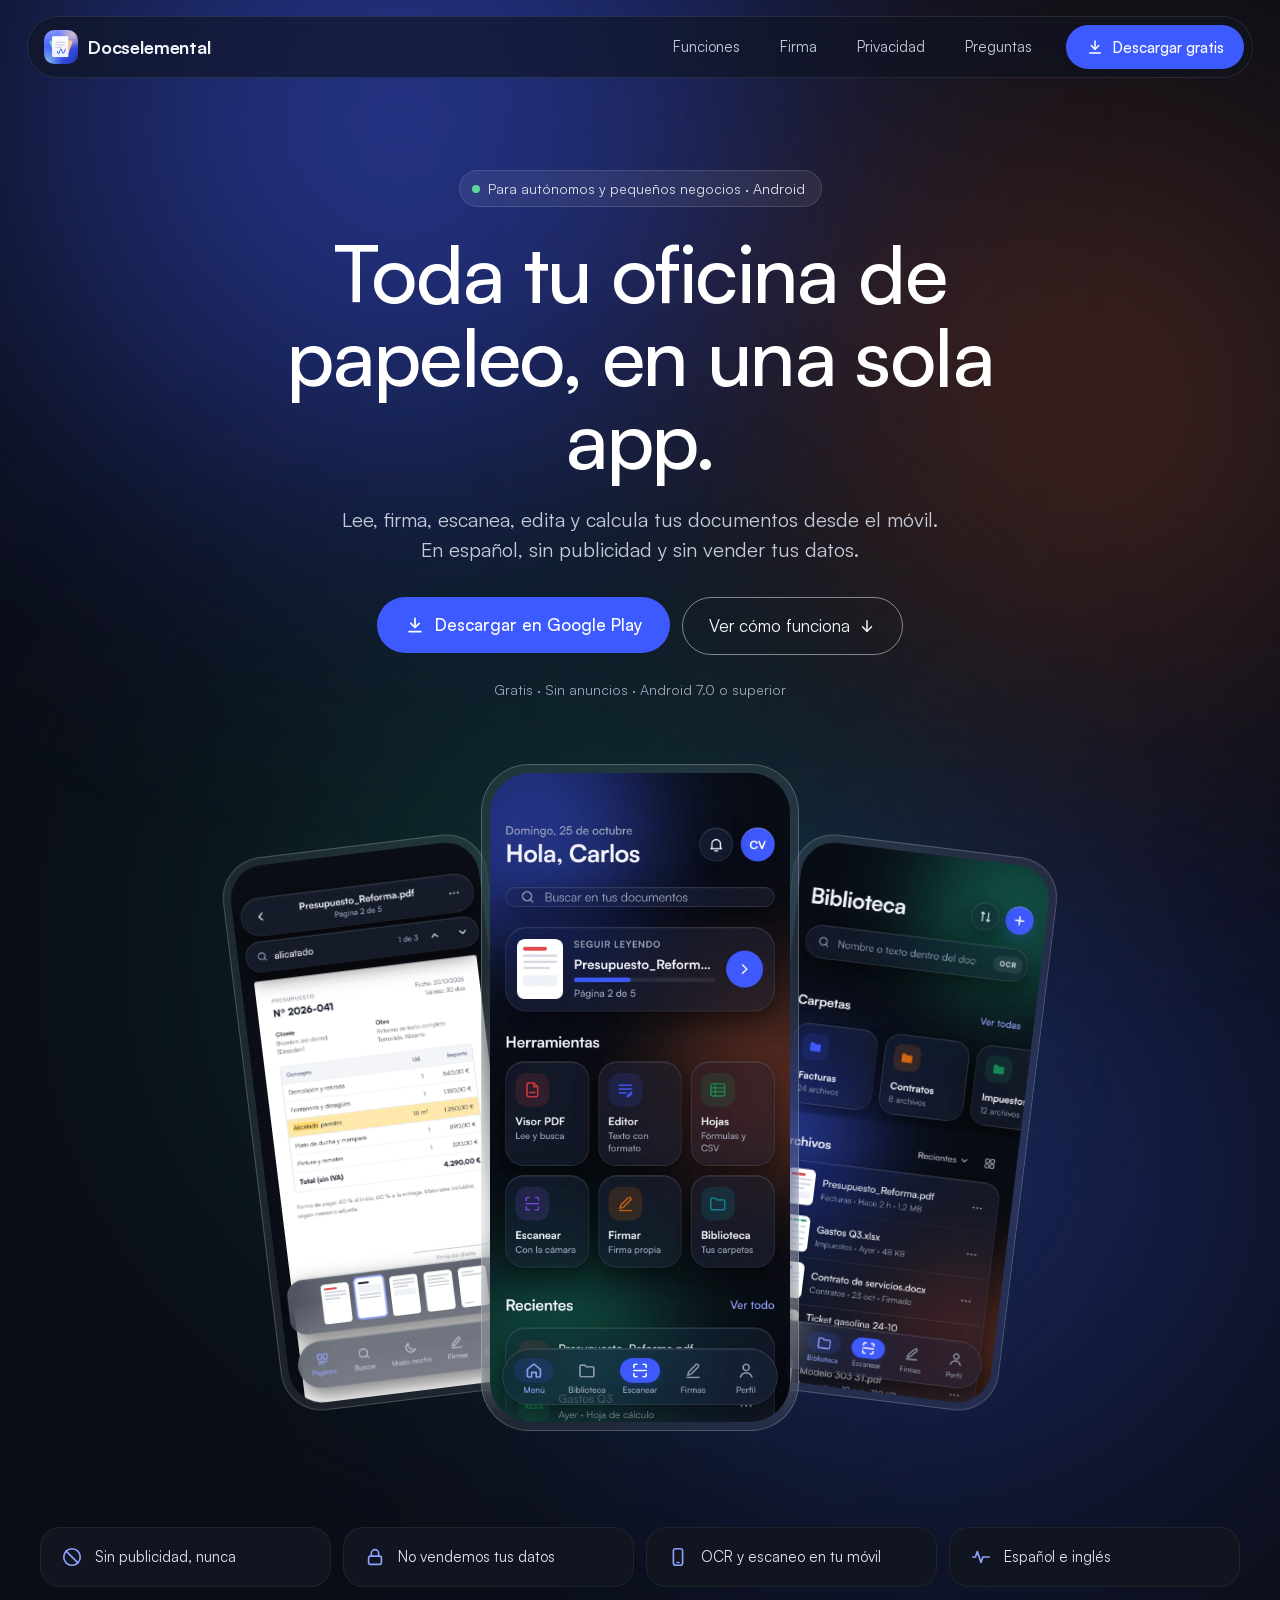
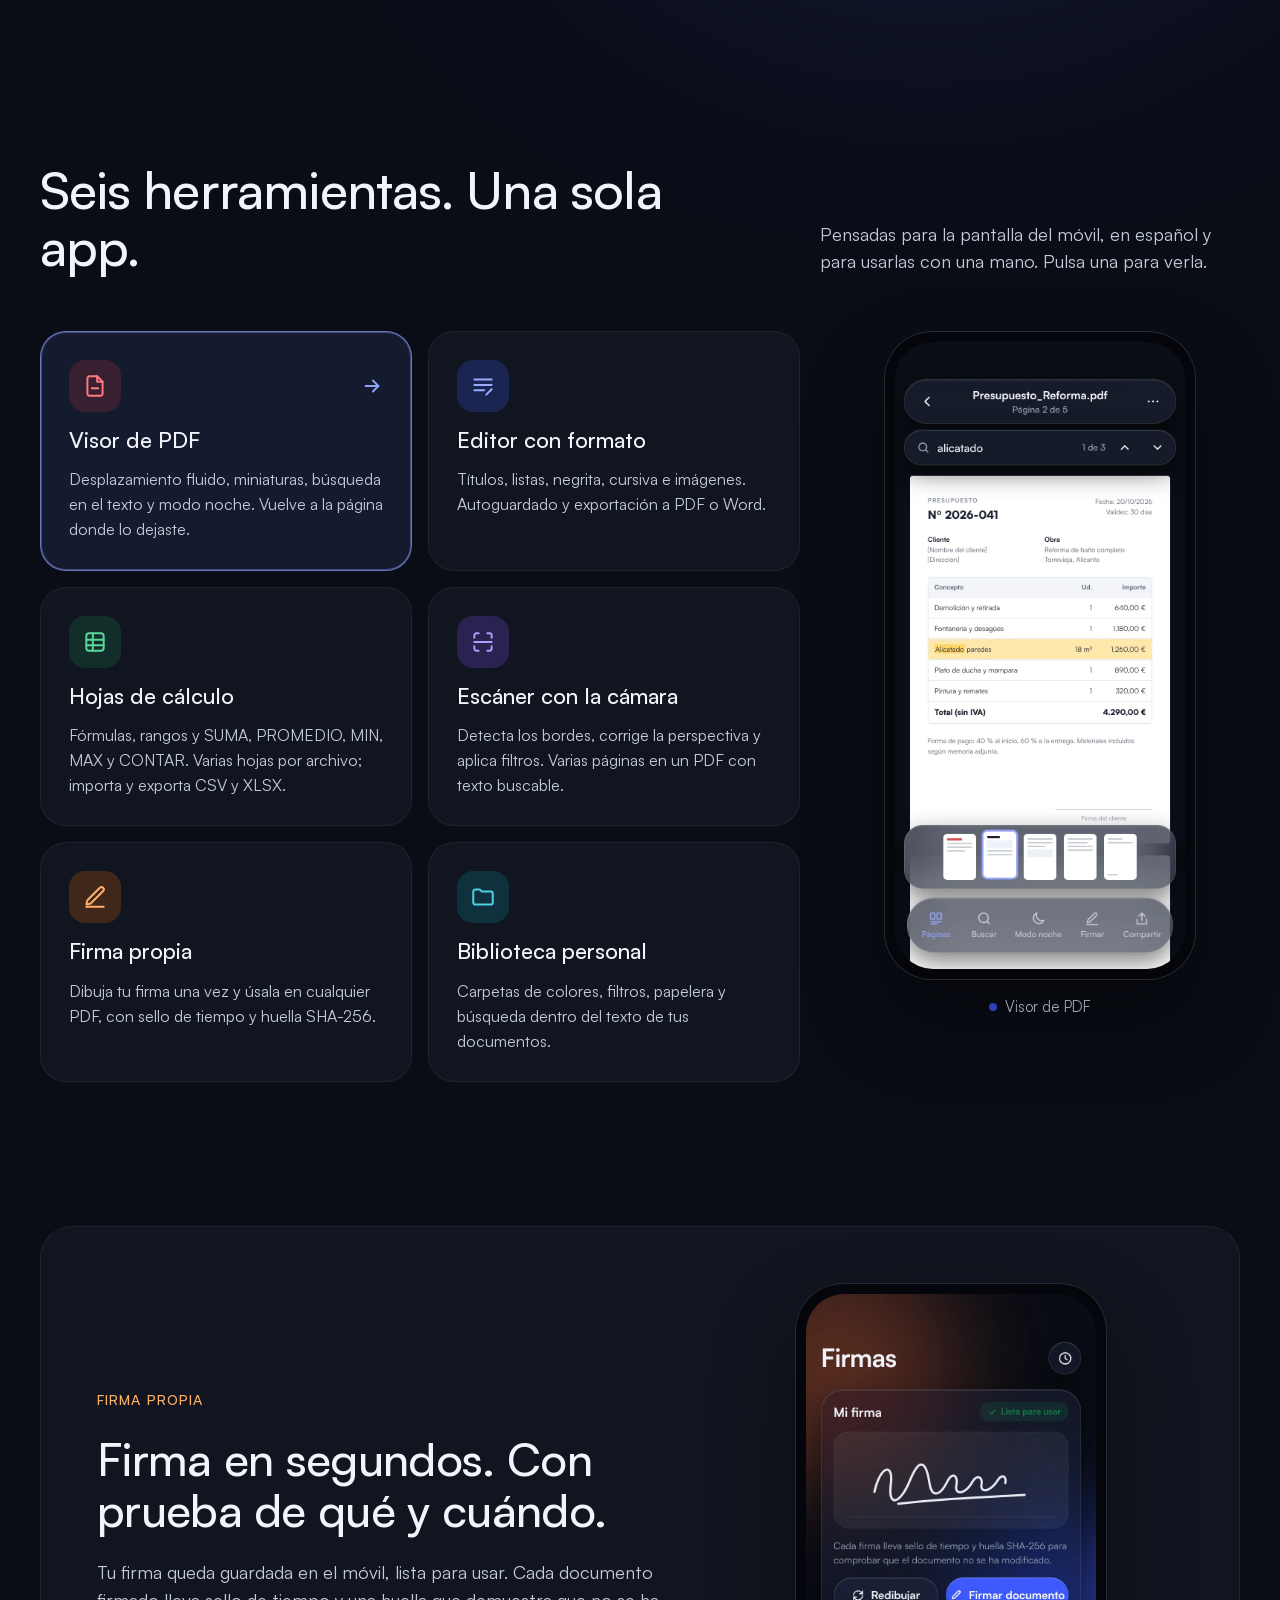
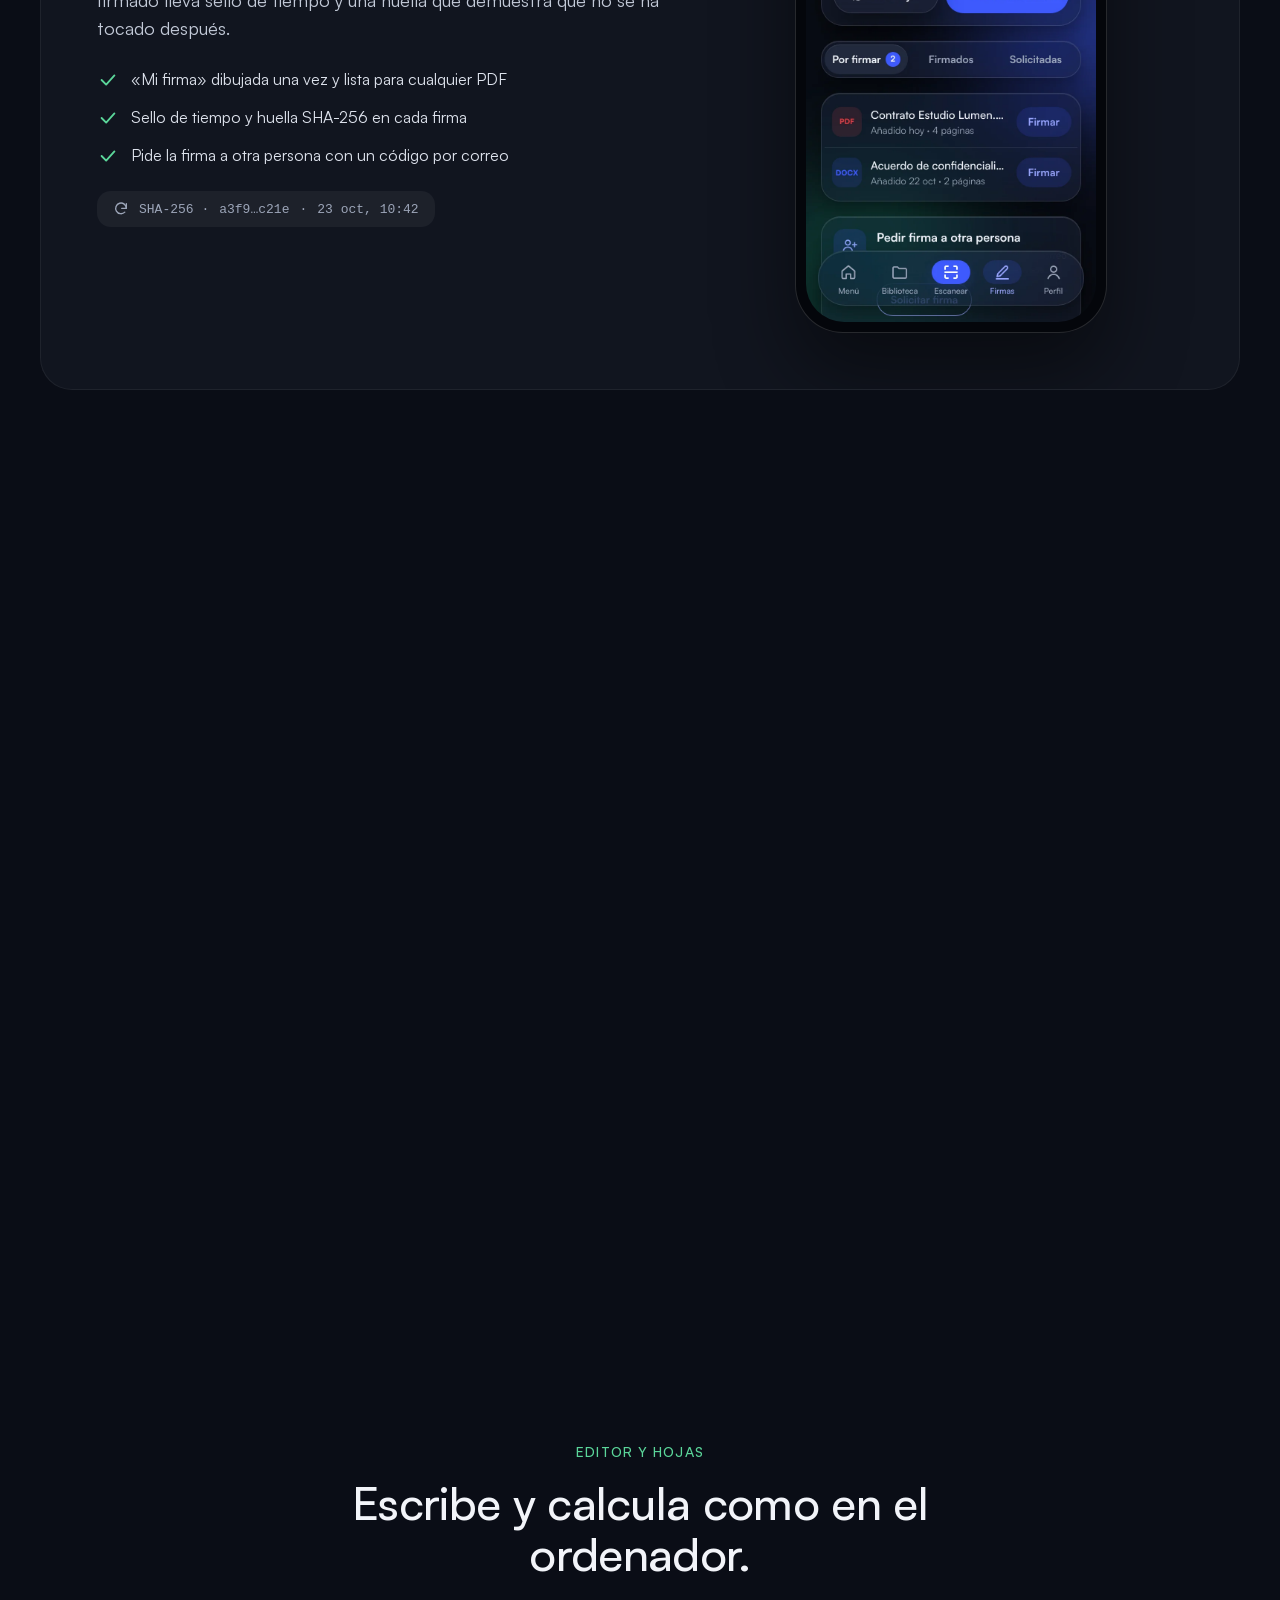
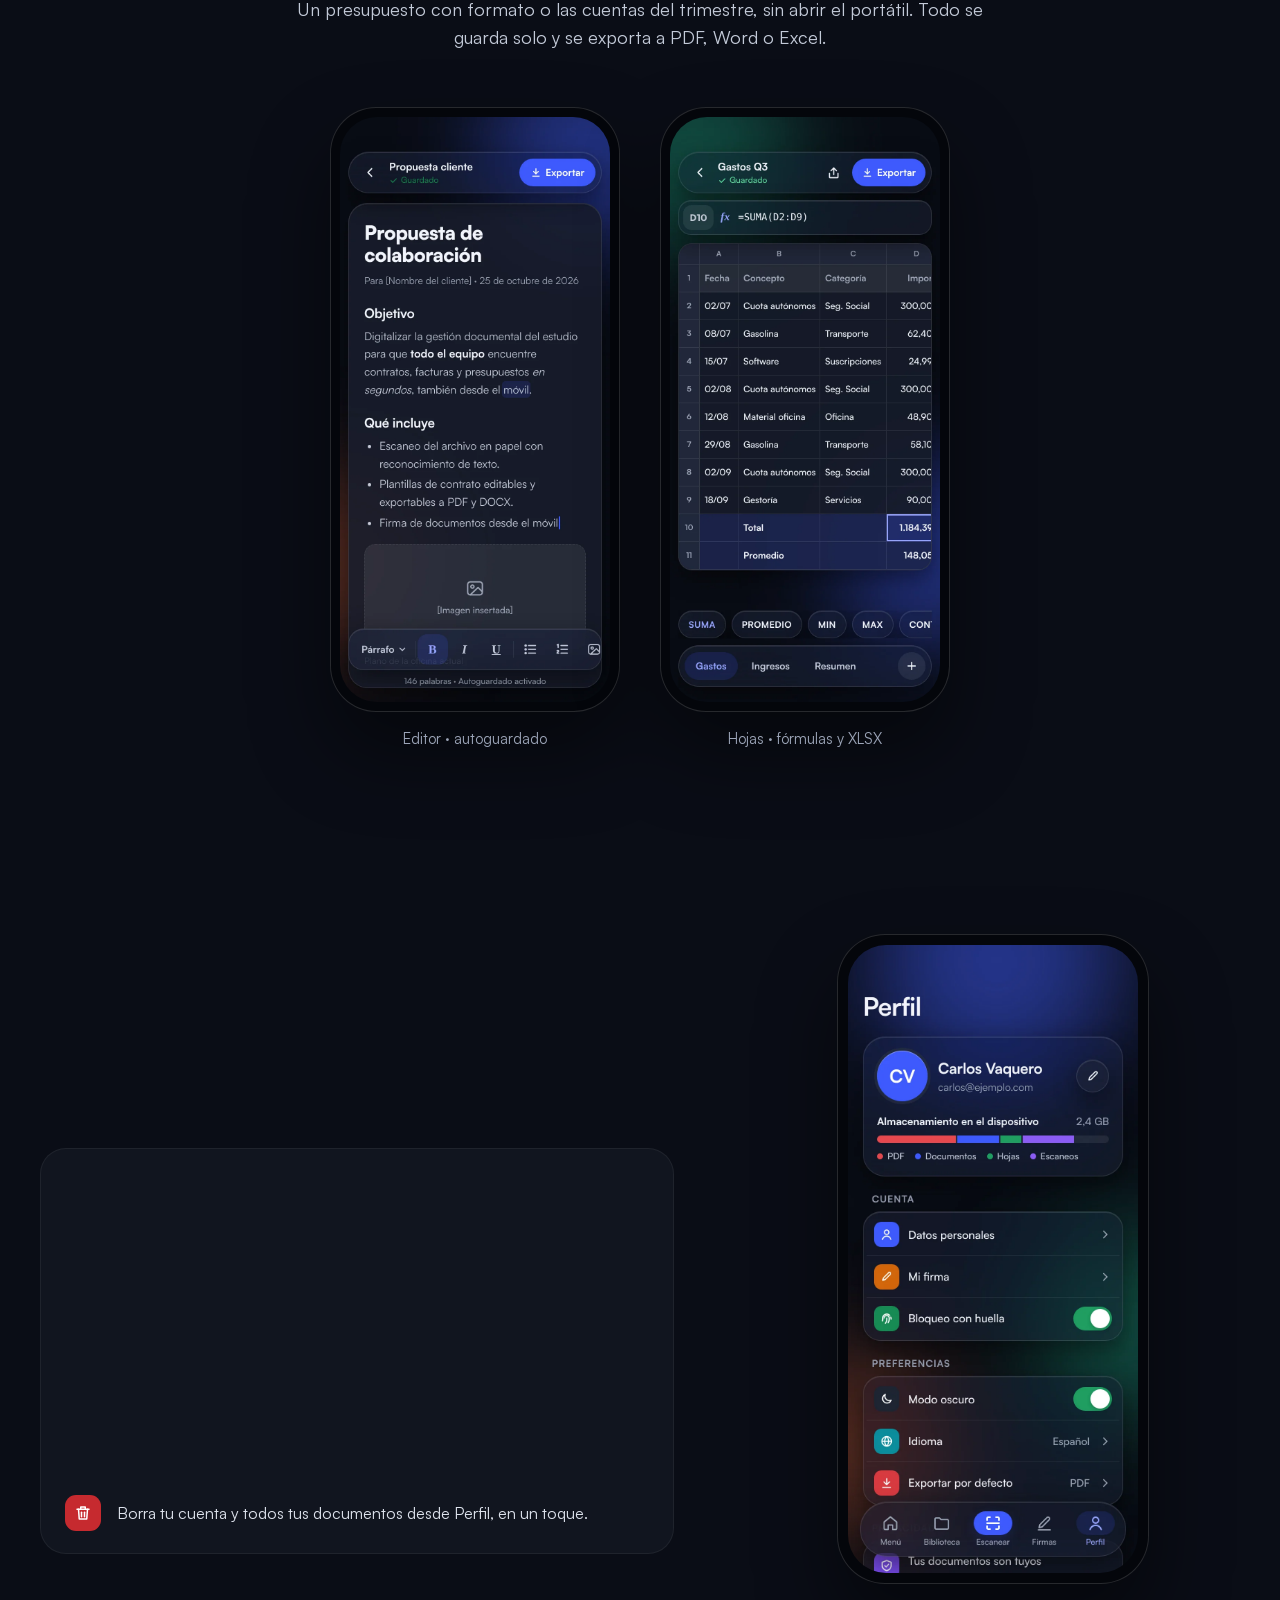
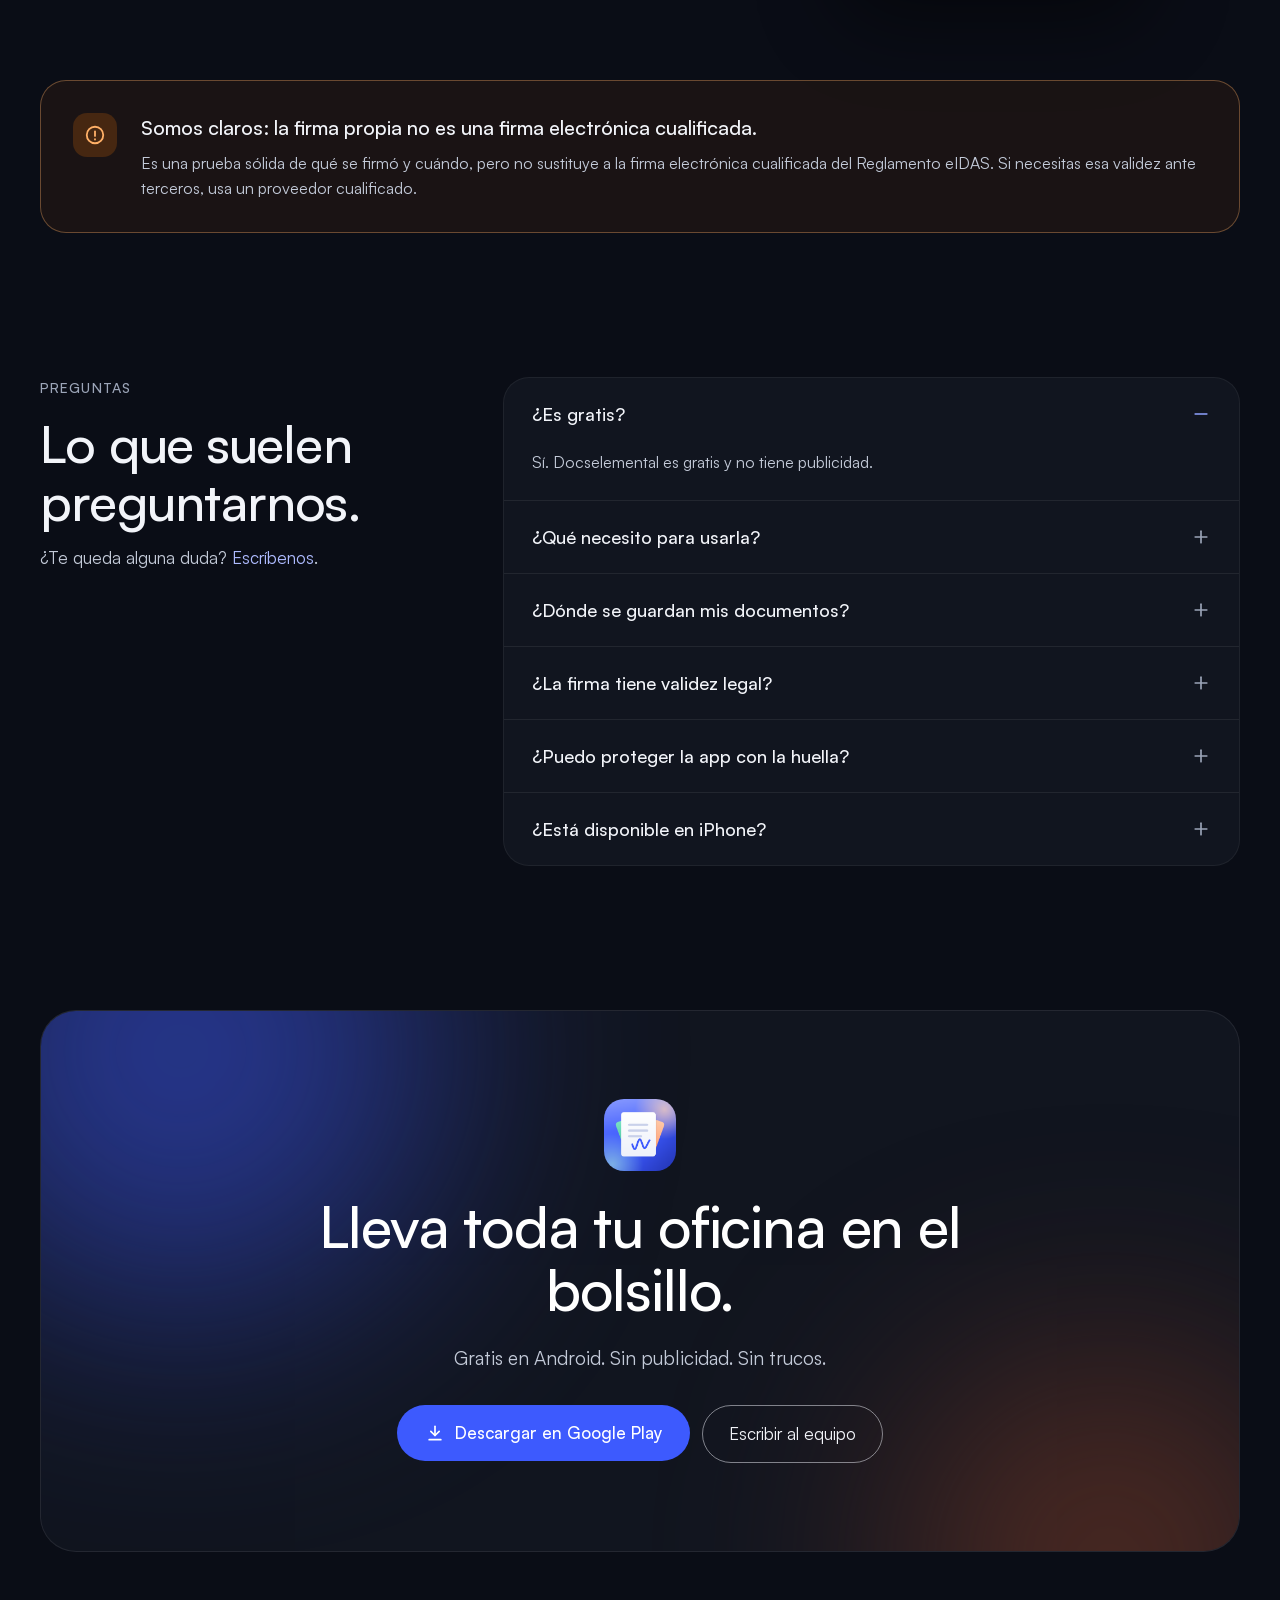
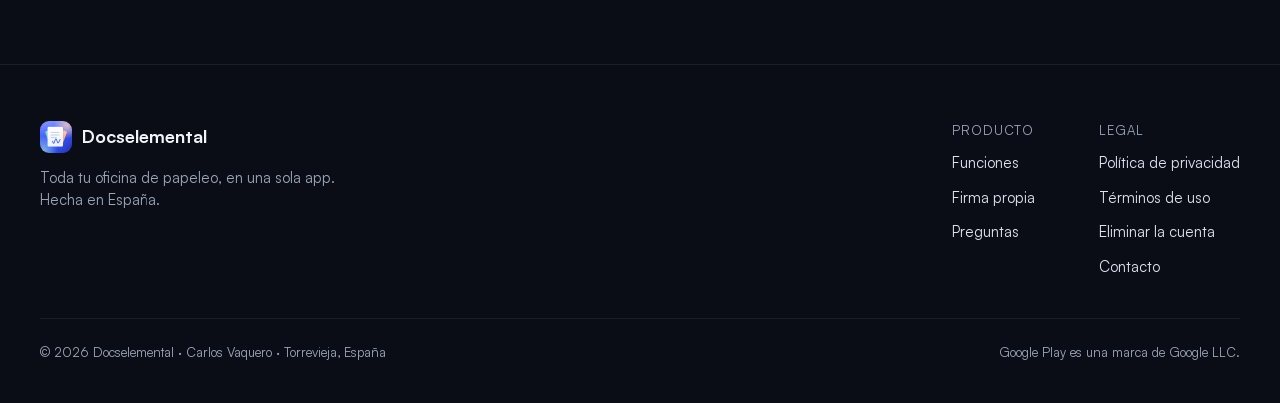
==== commit 0c476d4d: "Política 1.1, términos al día y enlace para eliminar la cuenta Co-Authored-By: Claude Opus 5.5 <nore" ====
--- a/index.html
+++ b/index.html
@@ -9,4 +9,4 @@
 Descargar en Google Play
 </a> <a class="ghost" id="contacto" href="mailto:vaqueromuelacarlos@gmail.com" style="display: inline-flex; align-items: center; height: 56px; padding: 0 26px; border-radius: 32px; border: 1px solid rgba(237,240,247,0.5); color: #F2F4F9; font-size: 17px;">Escribir al equipo</a> </div> </div> </div> </section> <!-- FOOTER --> <footer style="border-top: 1px solid rgba(255,255,255,0.07); padding: 56px 24px 40px;"> <div style="max-width: 1200px; margin: 0 auto; display: flex; flex-direction: column; gap: 40px;"> <div style="display: flex; flex-wrap: wrap; justify-content: space-between; gap: 40px;"> <div style="flex: 1 1 280px; display: flex; flex-direction: column; gap: 14px;"> <a class="brand" href="#inicio" style="display: flex; align-items: center; gap: 10px; font-size: 18px; font-weight: 700; color: #F2F4F9; align-self: flex-start;"> <img src="/logo.png" alt="" style="width: 32px; height: 32px; border-radius: 9px; display: block;">
 Docselemental
-</a> <p style="margin: 0; max-width: 320px; font-size: 15px; color: #9CA5B8;">Toda tu oficina de papeleo, en una sola app. Hecha en España.</p> </div> <div style="display: flex; flex-wrap: wrap; gap: 64px;"> <div style="display: flex; flex-direction: column; gap: 12px;"> <span style="font-size: 13px; letter-spacing: 0.08em; text-transform: uppercase; color: #9CA5B8;">Producto</span> <a class="flink" href="#funciones" style="color: #DDE2EC; font-size: 15px;">Funciones</a> <a class="flink" href="#firma" style="color: #DDE2EC; font-size: 15px;">Firma propia</a> <a class="flink" href="#preguntas" style="color: #DDE2EC; font-size: 15px;">Preguntas</a> </div> <div style="display: flex; flex-direction: column; gap: 12px;"> <span style="font-size: 13px; letter-spacing: 0.08em; text-transform: uppercase; color: #9CA5B8;">Legal</span> <a class="flink" href="/politica-privacidad.html" style="color: #DDE2EC; font-size: 15px;">Política de privacidad</a> <a class="flink" href="/terminos-uso.html" style="color: #DDE2EC; font-size: 15px;">Términos de uso</a> <a class="flink" href="#contacto" style="color: #DDE2EC; font-size: 15px;">Contacto</a> </div> </div> </div> <div style="display: flex; flex-wrap: wrap; justify-content: space-between; gap: 12px; padding-top: 24px; border-top: 1px solid rgba(255,255,255,0.07); font-size: 13px; color: #9CA5B8;"> <span>© 2026 Docselemental · Carlos Vaquero · Torrevieja, España</span> <span>Google Play es una marca de Google LLC.</span> </div> </div> </footer> </div> <script type="module">const r=document.querySelector(".dsroot"),i=window.matchMedia("(prefers-reduced-motion: reduce)").matches,u=window.matchMedia("(hover: hover)").matches;if(r&&!i&&"IntersectionObserver"in window){r.classList.add("anim");const t=new IntersectionObserver(e=>{for(const n of e)n.isIntersecting&&(n.target.classList.add("in"),t.unobserve(n.target))},{threshold:.12,rootMargin:"0px 0px -6% 0px"});r.querySelectorAll(".rv").forEach(e=>t.observe(e));const o=r.querySelectorAll("#inicio .rv");requestAnimationFrame(()=>requestAnimationFrame(()=>o.forEach(e=>e.classList.add("in"))))}let c=!1;const m=()=>{c||(c=!0,requestAnimationFrame(()=>{const t=window.scrollY||0,o=Math.max(1,document.documentElement.scrollHeight-window.innerHeight);i||r.style.setProperty("--sy",String(Math.min(t,1e3))),r.style.setProperty("--sp",Math.min(100,t/o*100).toFixed(2)+"%"),c=!1}))};window.addEventListener("scroll",m,{passive:!0});m();if(u&&!i){r.addEventListener("mousemove",o=>{r.style.setProperty("--cx",o.clientX+"px"),r.style.setProperty("--cy",o.clientY+"px"),r.style.setProperty("--halo","1")}),r.addEventListener("mouseleave",()=>r.style.setProperty("--halo","0"));const t=document.getElementById("inicio");t.addEventListener("mousemove",o=>{const e=t.getBoundingClientRect();t.style.setProperty("--px",((o.clientX-e.left)/e.width*2-1).toFixed(3)),t.style.setProperty("--py",((o.clientY-e.top)/e.height*2-1).toFixed(3))}),t.addEventListener("mouseleave",()=>{t.style.setProperty("--px","0"),t.style.setProperty("--py","0")}),document.querySelectorAll(".spot").forEach(o=>{o.addEventListener("mousemove",e=>{const n=o.getBoundingClientRect();o.style.setProperty("--mx",e.clientX-n.left+"px"),o.style.setProperty("--my",e.clientY-n.top+"px")})})}const h=["Visor de PDF","Editor con formato","Hojas de cálculo","Escáner con la cámara","Firma propia","Biblioteca personal"],l=document.querySelectorAll("[data-tool]"),y=document.querySelectorAll(".shot"),p=document.getElementById("toolName");l.forEach(t=>{t.addEventListener("click",()=>{const o=Number(t.dataset.tool);if(l.forEach((e,n)=>{e.classList.toggle("sel",n===o),e.setAttribute("aria-pressed",String(n===o))}),y.forEach((e,n)=>e.classList.toggle("on",n===o)),p.textContent=h[o],window.innerWidth<=720){const e=document.querySelector(".toolphone"),n=e.getBoundingClientRect();(n.bottom<80||n.top>window.innerHeight)&&e.scrollIntoView({behavior:i?"auto":"smooth",block:"start"})}})});const a=[["a3f9…c21e","23 oct, 10:42"],["7b0d…e94a","24 oct, 17:05"],["c58e…1f73","27 oct, 09:18"],["e21a…08bd","29 oct, 12:31"]];let s=0;document.getElementById("hashBtn")?.addEventListener("click",()=>{s=(s+1)%a.length,document.getElementById("hashVal").textContent=a[s][0],document.getElementById("hashDate").textContent=a[s][1]});const d=document.querySelectorAll(".faqbtn");d.forEach(t=>{t.addEventListener("click",()=>{const o=t.getAttribute("aria-expanded")==="true";d.forEach(e=>{e.setAttribute("aria-expanded","false"),document.getElementById(e.getAttribute("aria-controls")).hidden=!0}),o||(t.setAttribute("aria-expanded","true"),document.getElementById(t.getAttribute("aria-controls")).hidden=!1)})});</script>  </body></html>+</a> <p style="margin: 0; max-width: 320px; font-size: 15px; color: #9CA5B8;">Toda tu oficina de papeleo, en una sola app. Hecha en España.</p> </div> <div style="display: flex; flex-wrap: wrap; gap: 64px;"> <div style="display: flex; flex-direction: column; gap: 12px;"> <span style="font-size: 13px; letter-spacing: 0.08em; text-transform: uppercase; color: #9CA5B8;">Producto</span> <a class="flink" href="#funciones" style="color: #DDE2EC; font-size: 15px;">Funciones</a> <a class="flink" href="#firma" style="color: #DDE2EC; font-size: 15px;">Firma propia</a> <a class="flink" href="#preguntas" style="color: #DDE2EC; font-size: 15px;">Preguntas</a> </div> <div style="display: flex; flex-direction: column; gap: 12px;"> <span style="font-size: 13px; letter-spacing: 0.08em; text-transform: uppercase; color: #9CA5B8;">Legal</span> <a class="flink" href="/politica-privacidad.html" style="color: #DDE2EC; font-size: 15px;">Política de privacidad</a> <a class="flink" href="/terminos-uso.html" style="color: #DDE2EC; font-size: 15px;">Términos de uso</a> <a class="flink" href="/eliminar-cuenta.html" style="color: #DDE2EC; font-size: 15px;">Eliminar la cuenta</a> <a class="flink" href="#contacto" style="color: #DDE2EC; font-size: 15px;">Contacto</a> </div> </div> </div> <div style="display: flex; flex-wrap: wrap; justify-content: space-between; gap: 12px; padding-top: 24px; border-top: 1px solid rgba(255,255,255,0.07); font-size: 13px; color: #9CA5B8;"> <span>© 2026 Docselemental · Carlos Vaquero · Torrevieja, España</span> <span>Google Play es una marca de Google LLC.</span> </div> </div> </footer> </div> <script type="module">const r=document.querySelector(".dsroot"),i=window.matchMedia("(prefers-reduced-motion: reduce)").matches,u=window.matchMedia("(hover: hover)").matches;if(r&&!i&&"IntersectionObserver"in window){r.classList.add("anim");const t=new IntersectionObserver(e=>{for(const n of e)n.isIntersecting&&(n.target.classList.add("in"),t.unobserve(n.target))},{threshold:.12,rootMargin:"0px 0px -6% 0px"});r.querySelectorAll(".rv").forEach(e=>t.observe(e));const o=r.querySelectorAll("#inicio .rv");requestAnimationFrame(()=>requestAnimationFrame(()=>o.forEach(e=>e.classList.add("in"))))}let c=!1;const m=()=>{c||(c=!0,requestAnimationFrame(()=>{const t=window.scrollY||0,o=Math.max(1,document.documentElement.scrollHeight-window.innerHeight);i||r.style.setProperty("--sy",String(Math.min(t,1e3))),r.style.setProperty("--sp",Math.min(100,t/o*100).toFixed(2)+"%"),c=!1}))};window.addEventListener("scroll",m,{passive:!0});m();if(u&&!i){r.addEventListener("mousemove",o=>{r.style.setProperty("--cx",o.clientX+"px"),r.style.setProperty("--cy",o.clientY+"px"),r.style.setProperty("--halo","1")}),r.addEventListener("mouseleave",()=>r.style.setProperty("--halo","0"));const t=document.getElementById("inicio");t.addEventListener("mousemove",o=>{const e=t.getBoundingClientRect();t.style.setProperty("--px",((o.clientX-e.left)/e.width*2-1).toFixed(3)),t.style.setProperty("--py",((o.clientY-e.top)/e.height*2-1).toFixed(3))}),t.addEventListener("mouseleave",()=>{t.style.setProperty("--px","0"),t.style.setProperty("--py","0")}),document.querySelectorAll(".spot").forEach(o=>{o.addEventListener("mousemove",e=>{const n=o.getBoundingClientRect();o.style.setProperty("--mx",e.clientX-n.left+"px"),o.style.setProperty("--my",e.clientY-n.top+"px")})})}const h=["Visor de PDF","Editor con formato","Hojas de cálculo","Escáner con la cámara","Firma propia","Biblioteca personal"],l=document.querySelectorAll("[data-tool]"),y=document.querySelectorAll(".shot"),p=document.getElementById("toolName");l.forEach(t=>{t.addEventListener("click",()=>{const o=Number(t.dataset.tool);if(l.forEach((e,n)=>{e.classList.toggle("sel",n===o),e.setAttribute("aria-pressed",String(n===o))}),y.forEach((e,n)=>e.classList.toggle("on",n===o)),p.textContent=h[o],window.innerWidth<=720){const e=document.querySelector(".toolphone"),n=e.getBoundingClientRect();(n.bottom<80||n.top>window.innerHeight)&&e.scrollIntoView({behavior:i?"auto":"smooth",block:"start"})}})});const a=[["a3f9…c21e","23 oct, 10:42"],["7b0d…e94a","24 oct, 17:05"],["c58e…1f73","27 oct, 09:18"],["e21a…08bd","29 oct, 12:31"]];let s=0;document.getElementById("hashBtn")?.addEventListener("click",()=>{s=(s+1)%a.length,document.getElementById("hashVal").textContent=a[s][0],document.getElementById("hashDate").textContent=a[s][1]});const d=document.querySelectorAll(".faqbtn");d.forEach(t=>{t.addEventListener("click",()=>{const o=t.getAttribute("aria-expanded")==="true";d.forEach(e=>{e.setAttribute("aria-expanded","false"),document.getElementById(e.getAttribute("aria-controls")).hidden=!0}),o||(t.setAttribute("aria-expanded","true"),document.getElementById(t.getAttribute("aria-controls")).hidden=!1)})});</script>  </body></html>
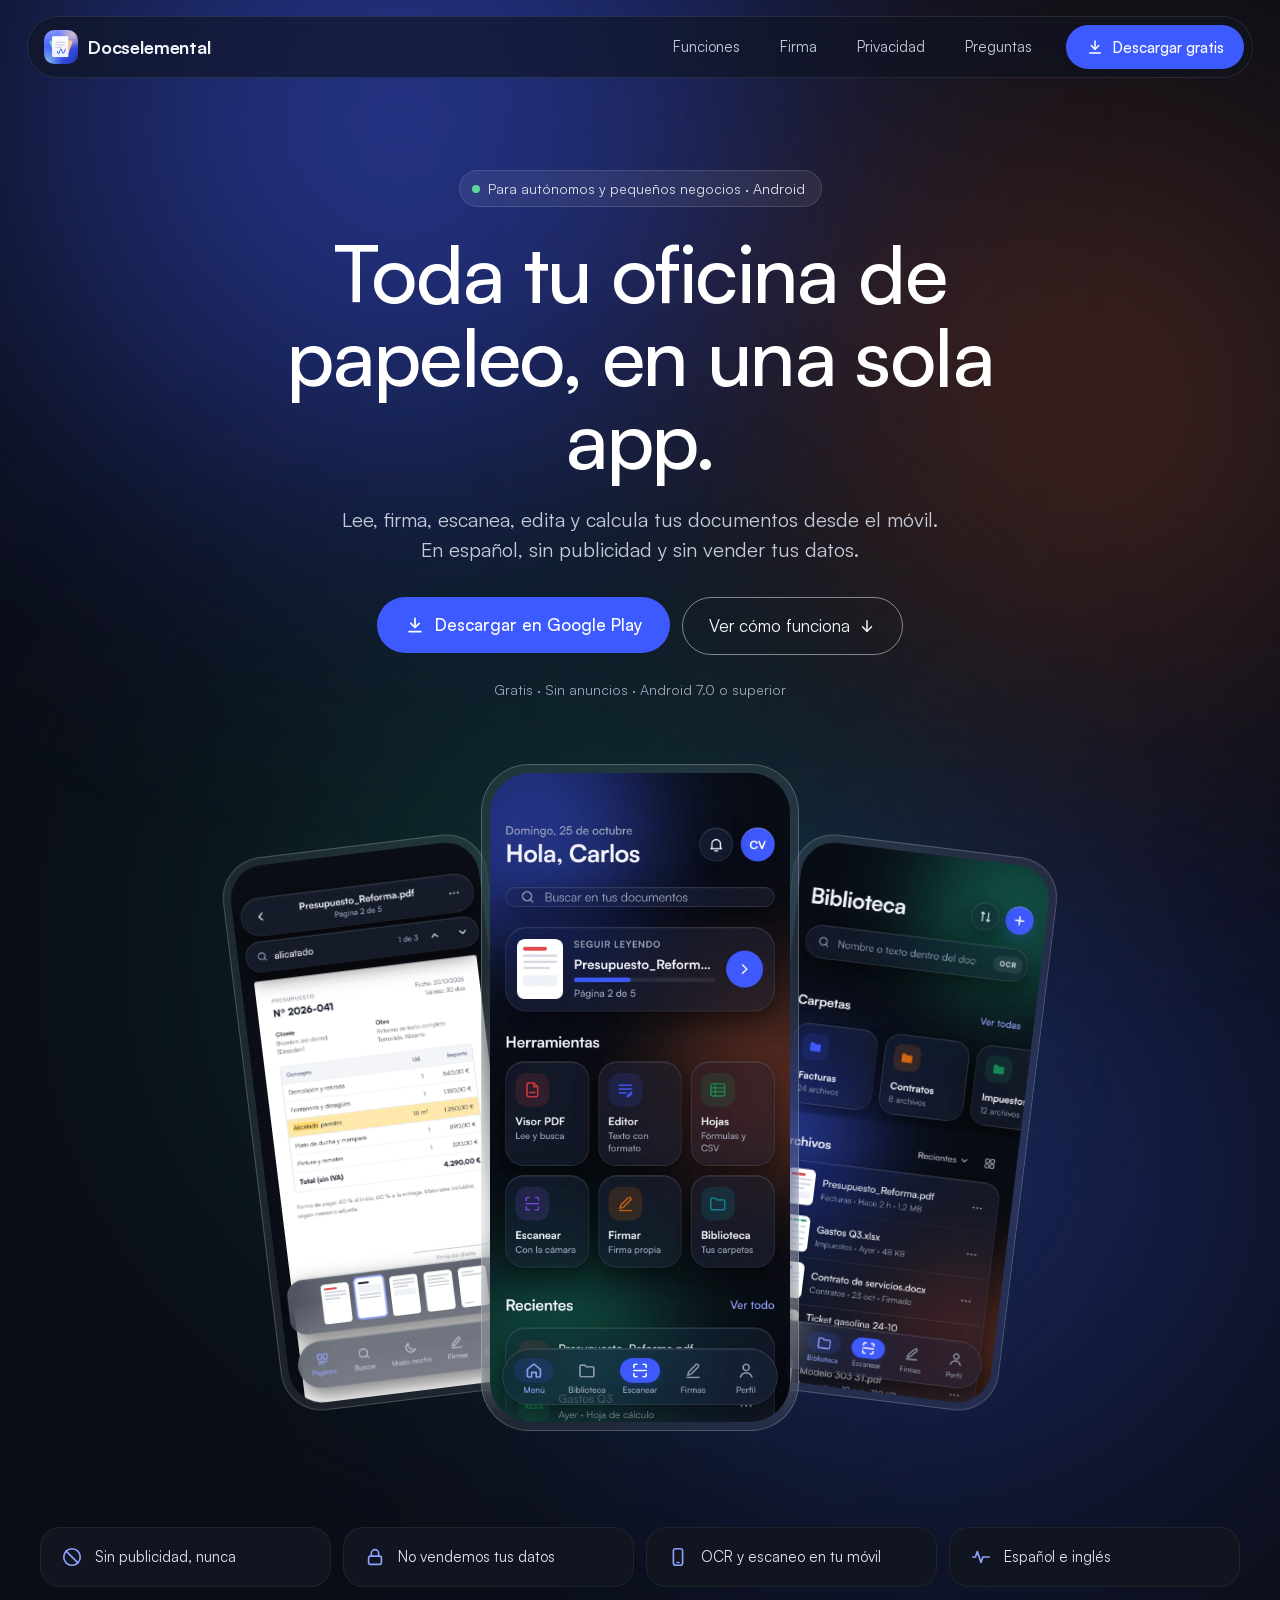
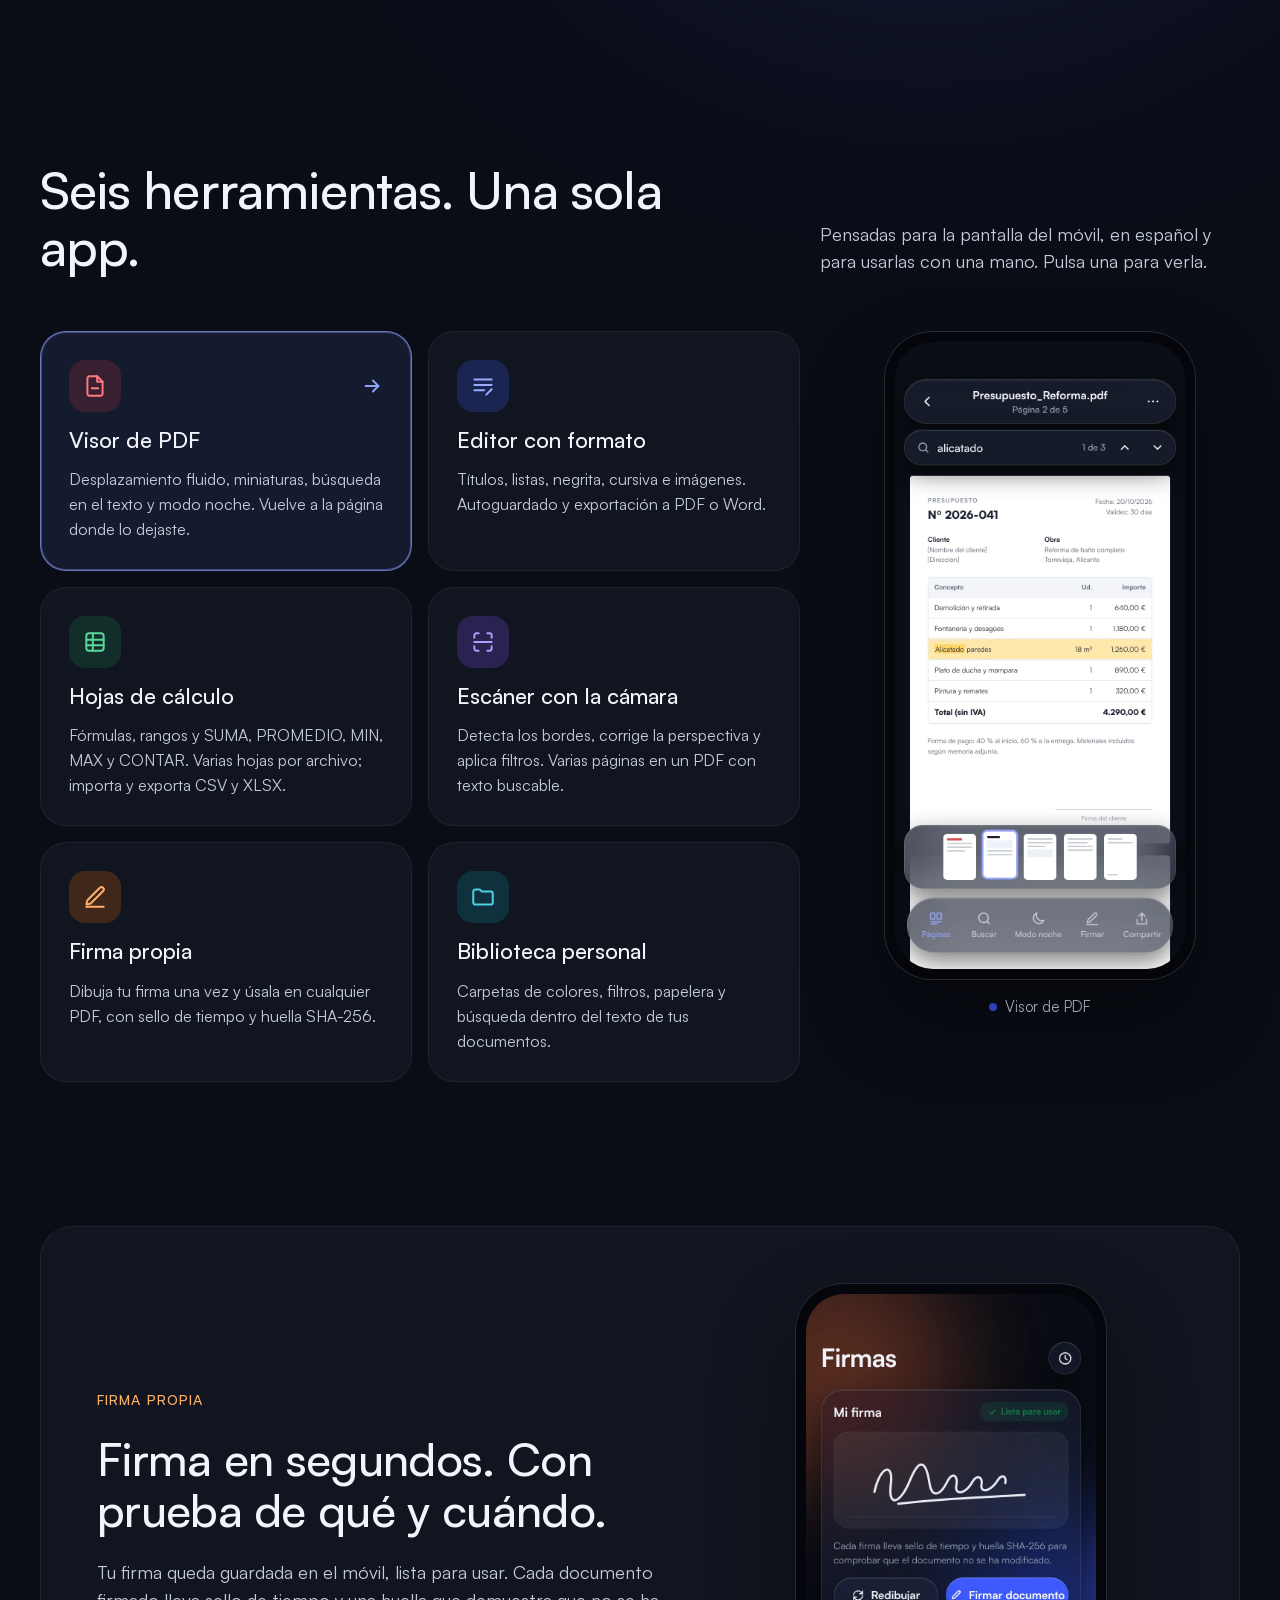
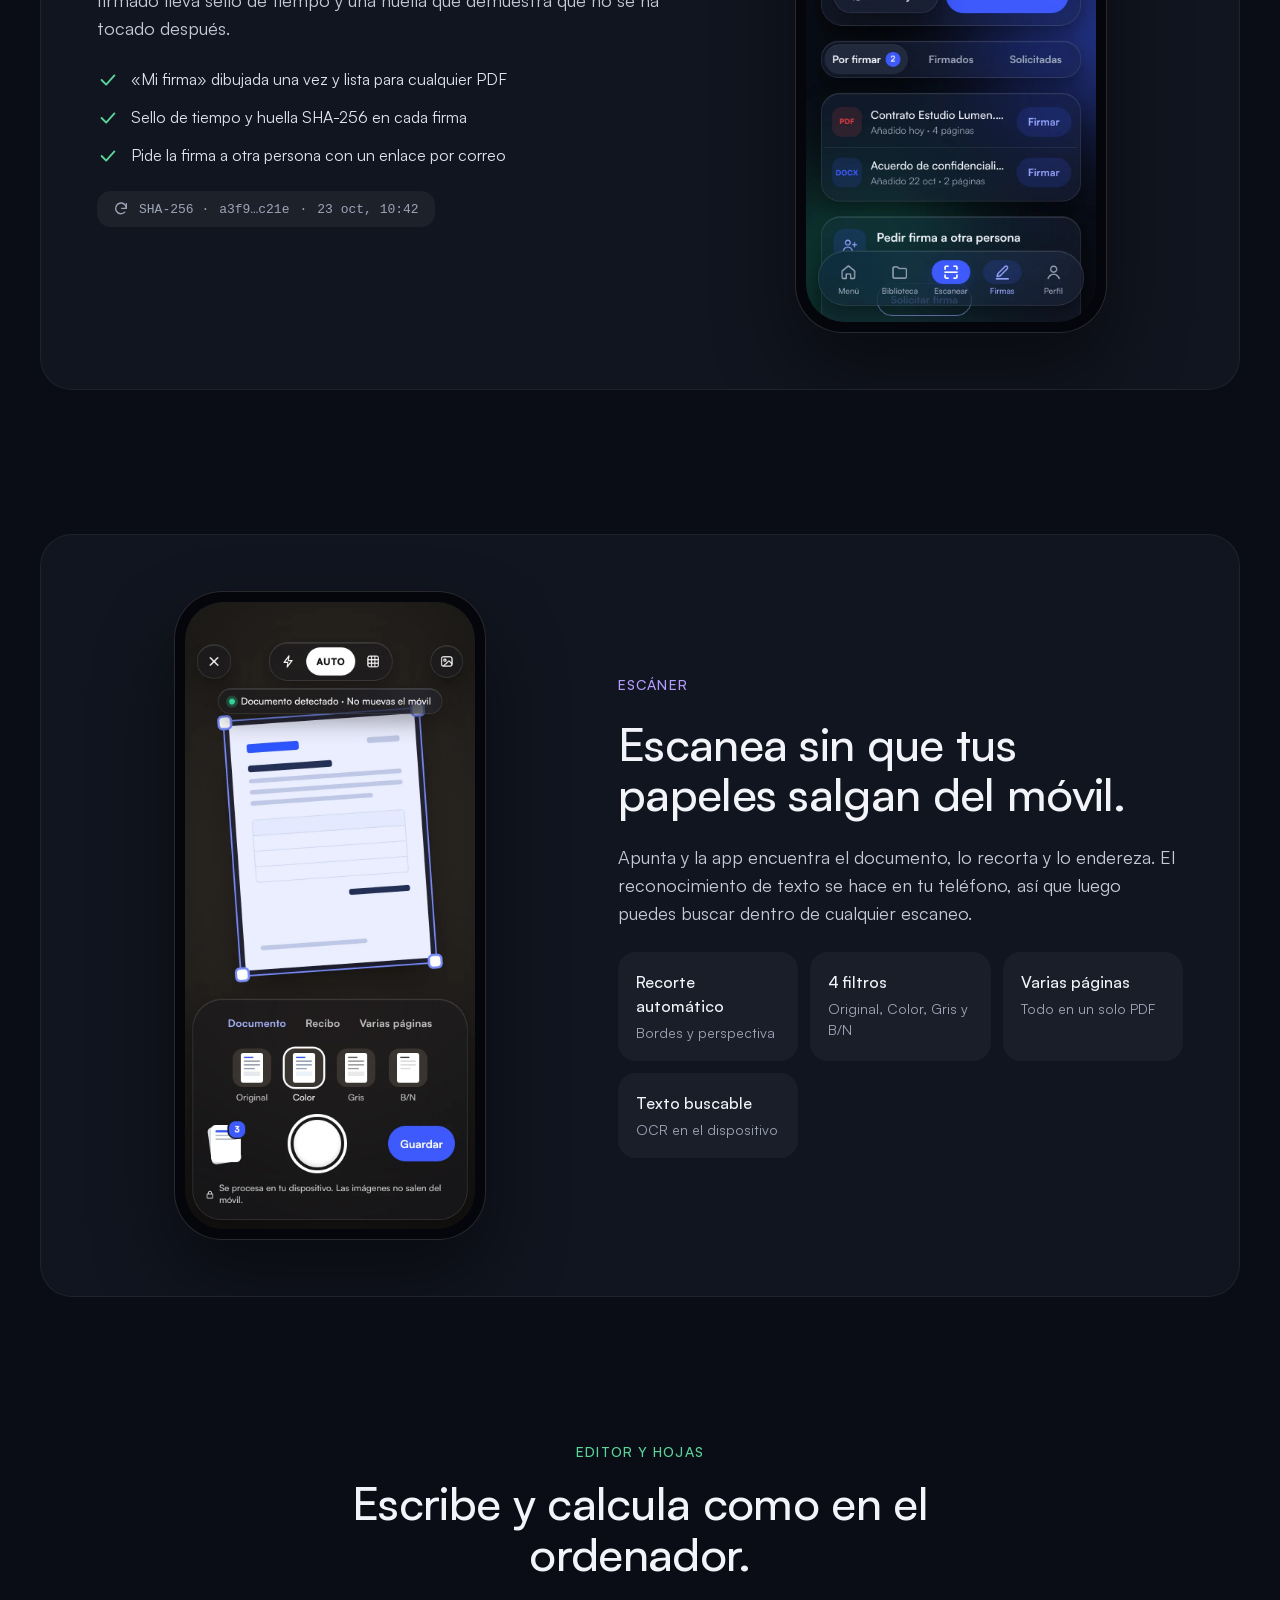
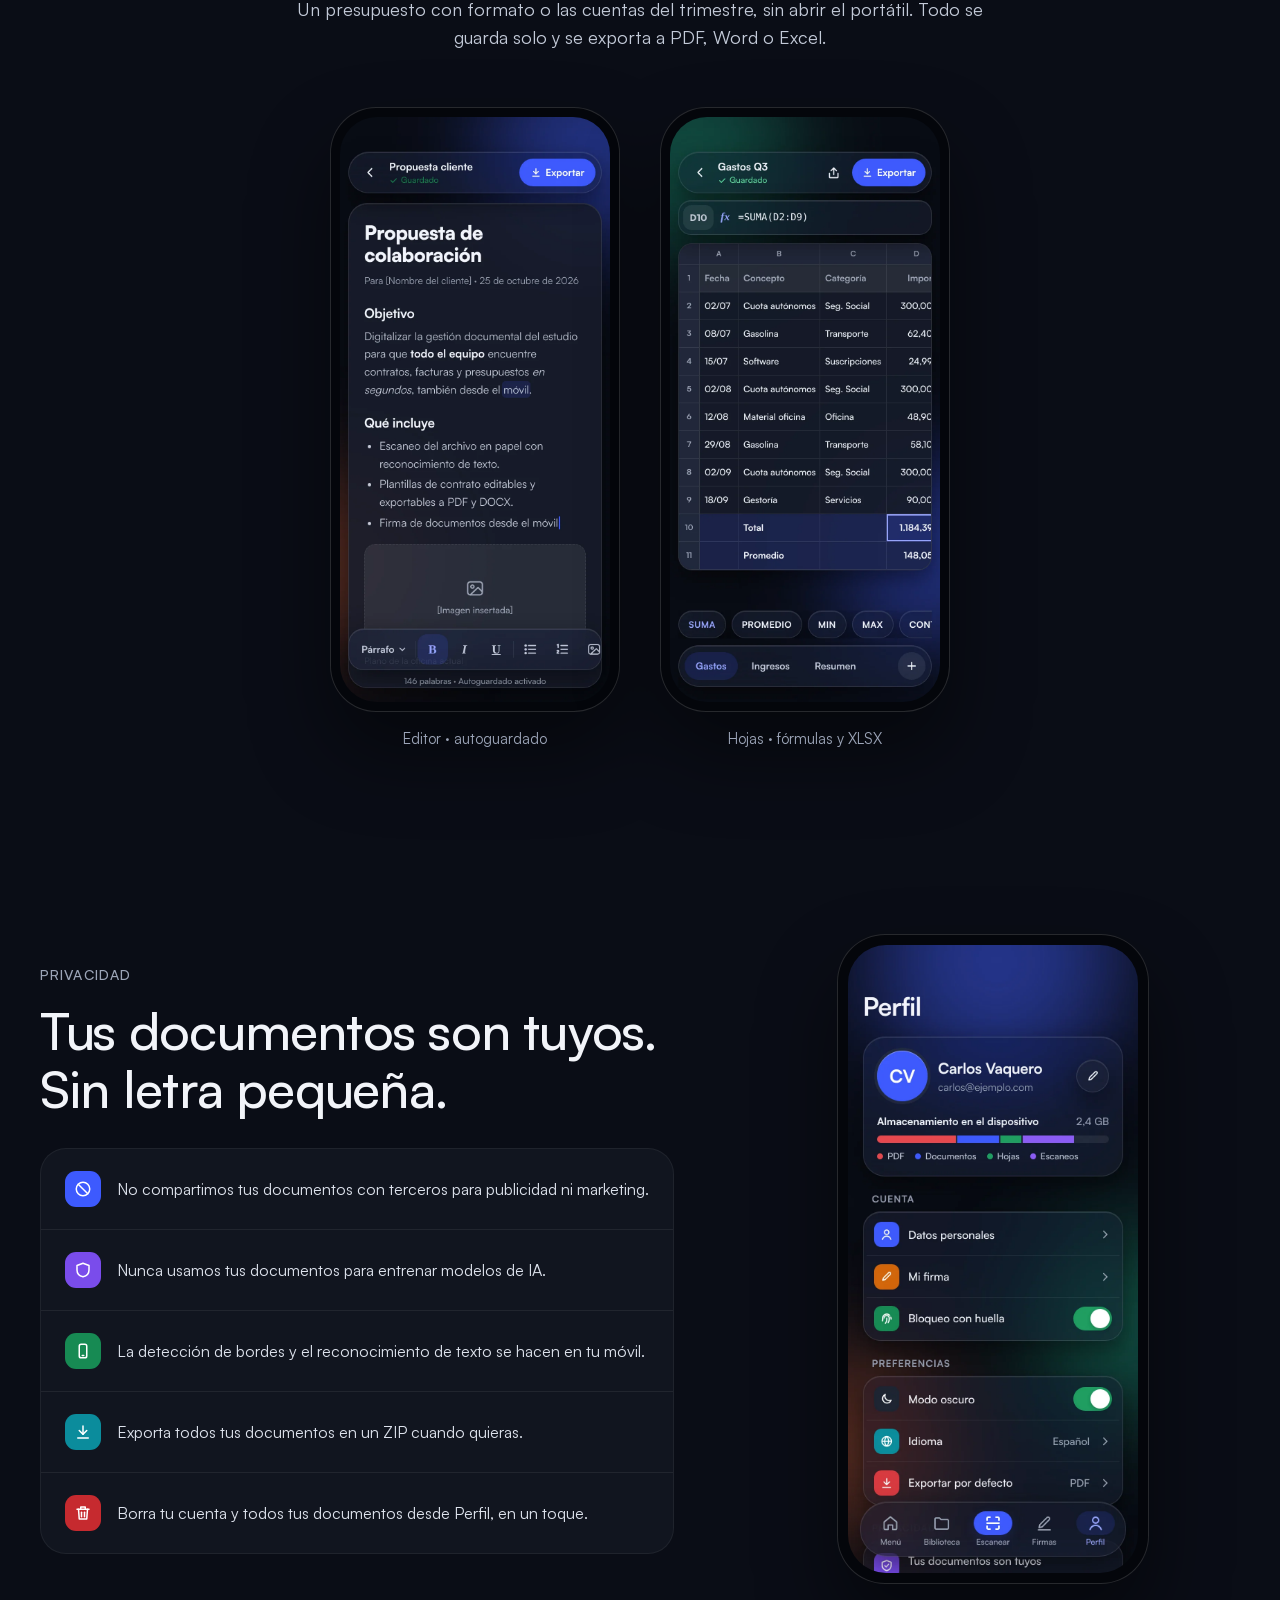
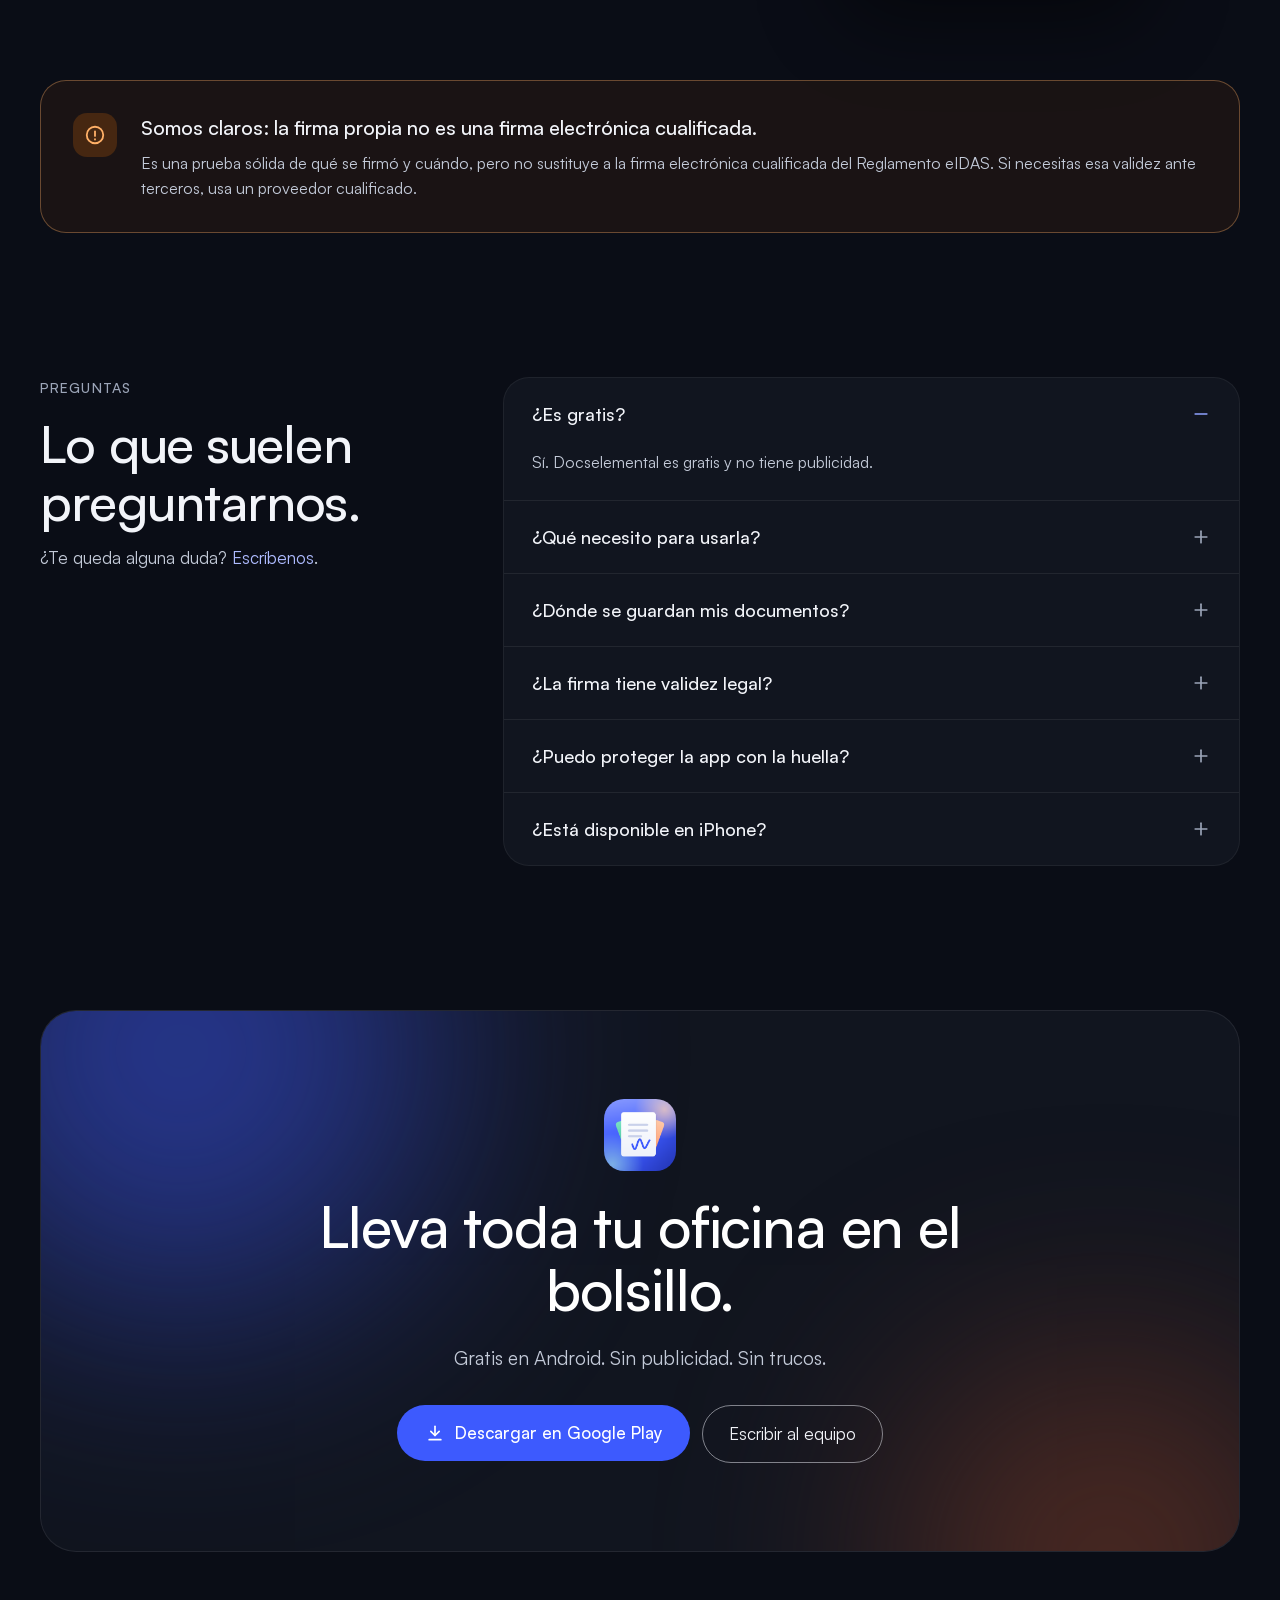
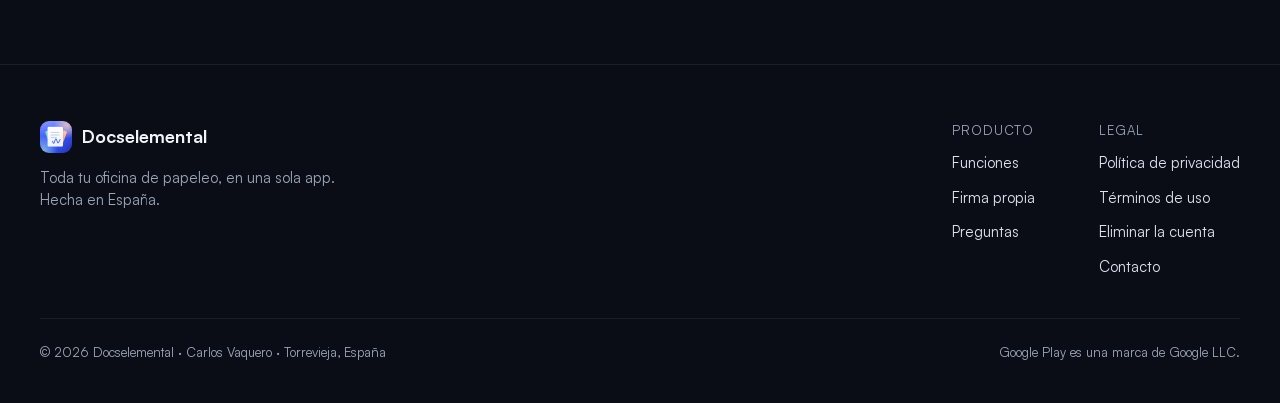
==== commit 25b727ee: "Política 1.2, firma sin código y capturas al día - Política de privacidad 1.2: la firma a distancia " ====
--- a/index.html
+++ b/index.html
@@ -4,7 +4,7 @@
 Descargar en Google Play
 </a> <a class="ghost" href="#funciones" style="display: inline-flex; align-items: center; gap: 8px; height: 56px; padding: 0 26px; border-radius: 32px; border: 1px solid rgba(237,240,247,0.5); color: #F2F4F9; font-size: 17px;">
 Ver cómo funciona
-<svg width="18" height="18" viewBox="0 0 24 24" fill="none" stroke="currentColor" stroke-width="2" stroke-linecap="round" stroke-linejoin="round" aria-hidden="true"><path d="M12 5v14"></path><path d="m6 13 6 6 6-6"></path></svg> </a> </div> <p class="rv" style="margin: 0; font-size: 14px; color: #9CA5B8;">Gratis · Sin anuncios · Android 7.0 o superior</p> </div> <div class="heroPhones" style="position: relative; display: flex; justify-content: center; align-items: flex-start; padding-top: 64px; max-width: 1000px; margin: 0 auto;"> <div class="sidephone hp rv" style="--d: 420ms; width: 250px; padding: 7px; border-radius: 41px; background: rgba(255,255,255,0.07); border: 1px solid rgba(255,255,255,0.2); backdrop-filter: blur(20px); -webkit-backdrop-filter: blur(20px); transform: translate(calc(var(--px, 0) * -18px - var(--sy, 0) * 0.06px), calc(80px + var(--py, 0) * -12px - var(--sy, 0) * 0.14px)) rotate(calc(-7deg + var(--px, 0) * 2deg - var(--sy, 0) * 0.006deg)); margin-right: -36px; flex-shrink: 0;"> <img src="/screens/06-visor-pdf-oscuro.webp" alt="Visor de PDF de Docselemental con miniaturas y barra de herramientas" style="display: block; width: 100%; aspect-ratio: 390 / 844; border-radius: 34px; object-fit: cover;"> </div> <div class="hp rv s" style="--d: 260ms; position: relative; z-index: 2; width: 300px; max-width: 82vw; padding: 8px; border-radius: 48px; background: rgba(255,255,255,0.08); border: 1px solid rgba(255,255,255,0.22); backdrop-filter: blur(20px); -webkit-backdrop-filter: blur(20px); flex-shrink: 0; transform: translate(calc(var(--px, 0) * 12px), calc(var(--py, 0) * 10px - var(--sy, 0) * 0.05px)) rotate(calc(var(--px, 0) * 1.5deg));"> <img src="/screens/01-menu-oscuro.webp" alt="Menú de Docselemental: seguir leyendo, herramientas y documentos recientes" style="display: block; width: 100%; aspect-ratio: 390 / 844; border-radius: 40px; object-fit: cover;"> </div> <div class="sidephone hp rv" style="--d: 520ms; width: 250px; padding: 7px; border-radius: 41px; background: rgba(255,255,255,0.07); border: 1px solid rgba(255,255,255,0.2); backdrop-filter: blur(20px); -webkit-backdrop-filter: blur(20px); transform: translate(calc(var(--px, 0) * -18px + var(--sy, 0) * 0.06px), calc(80px + var(--py, 0) * -12px - var(--sy, 0) * 0.14px)) rotate(calc(7deg + var(--px, 0) * 2deg + var(--sy, 0) * 0.006deg)); margin-left: -36px; flex-shrink: 0;"> <img src="/screens/02-biblioteca-oscuro.webp" alt="Biblioteca de Docselemental con carpetas, filtros y archivos" style="display: block; width: 100%; aspect-ratio: 390 / 844; border-radius: 34px; object-fit: cover;"> </div> </div> </section> <!-- STRIP --> <section aria-label="Lo esencial" style="padding: 72px 24px 24px;"> <div class="stg" style="max-width: 1200px; margin: 0 auto; display: grid; grid-template-columns: repeat(auto-fit, minmax(220px, 1fr)); gap: 12px;"> <div class="chip rv" style="display: flex; align-items: center; gap: 12px; padding: 18px 20px; border-radius: 20px; background: #11151F; border: 1px solid rgba(255,255,255,0.06);"> <svg width="22" height="22" viewBox="0 0 24 24" fill="none" stroke="#8FA2FF" stroke-width="1.8" stroke-linecap="round" stroke-linejoin="round" aria-hidden="true"><circle cx="12" cy="12" r="9"></circle><path d="m5.6 5.6 12.8 12.8"></path></svg> <span style="font-size: 15px; color: #DDE2EC;">Sin publicidad, nunca</span> </div> <div class="chip rv" style="display: flex; align-items: center; gap: 12px; padding: 18px 20px; border-radius: 20px; background: #11151F; border: 1px solid rgba(255,255,255,0.06);"> <svg width="22" height="22" viewBox="0 0 24 24" fill="none" stroke="#8FA2FF" stroke-width="1.8" stroke-linecap="round" stroke-linejoin="round" aria-hidden="true"><rect x="5" y="11" width="14" height="9" rx="2"></rect><path d="M8 11V8a4 4 0 0 1 8 0v3"></path></svg> <span style="font-size: 15px; color: #DDE2EC;">No vendemos tus datos</span> </div> <div class="chip rv" style="display: flex; align-items: center; gap: 12px; padding: 18px 20px; border-radius: 20px; background: #11151F; border: 1px solid rgba(255,255,255,0.06);"> <svg width="22" height="22" viewBox="0 0 24 24" fill="none" stroke="#8FA2FF" stroke-width="1.8" stroke-linecap="round" stroke-linejoin="round" aria-hidden="true"><rect x="7" y="3" width="10" height="18" rx="2.5"></rect><path d="M11 18h2"></path></svg> <span style="font-size: 15px; color: #DDE2EC;">OCR y escaneo en tu móvil</span> </div> <div class="chip rv" style="display: flex; align-items: center; gap: 12px; padding: 18px 20px; border-radius: 20px; background: #11151F; border: 1px solid rgba(255,255,255,0.06);"> <svg width="22" height="22" viewBox="0 0 24 24" fill="none" stroke="#8FA2FF" stroke-width="1.8" stroke-linecap="round" stroke-linejoin="round" aria-hidden="true"><path d="M3 12h3l2-6 4 12 2-6h7"></path></svg> <span style="font-size: 15px; color: #DDE2EC;">Español e inglés</span> </div> </div> </section> <!-- FUNCIONES (interactiva) --> <section id="funciones" style="padding: 112px 24px 72px;"> <div style="max-width: 1200px; margin: 0 auto; display: flex; flex-direction: column; gap: 56px;"> <div style="display: flex; flex-wrap: wrap; align-items: flex-end; justify-content: space-between; gap: 24px;"> <div style="max-width: 640px; display: flex; flex-direction: column; gap: 16px;"> <p class="rv" style="margin: 0; font-size: 14px; letter-spacing: 0.08em; text-transform: uppercase; color: #9CA5B8; font-weight: 500;">Funciones</p> <h2 class="rv" style="margin: 0; font-size: clamp(34px, 4.2vw, 52px); line-height: 1.1; font-weight: 500; letter-spacing: -0.015em;">Seis herramientas. Una sola app.</h2> </div> <p class="rv" style="margin: 0; max-width: 420px; font-size: 18px; line-height: 1.5; color: #C3CAD8;">Pensadas para la pantalla del móvil, en español y para usarlas con una mano. Pulsa una para verla.</p> </div> <div style="display: flex; flex-wrap: wrap; gap: 40px; align-items: flex-start;"> <div class="stg" style="flex: 2 1 560px; min-width: 0; display: grid; grid-template-columns: repeat(auto-fit, minmax(260px, 1fr)); gap: 16px;"> <div class="rv tw"><button type="button" class="tool spot sel" aria-pressed="true" data-tool="0" style="display: flex; flex-direction: column; gap: 14px; padding: 28px; border-radius: 26px; background: #11151F; border: 1px solid rgba(255,255,255,0.06);"> <span style="display: flex; align-items: center; justify-content: space-between; width: 100%;"> <span class="ico" style="width: 52px; height: 52px; border-radius: 16px; background: rgba(217,58,64,0.18); display: flex; align-items: center; justify-content: center;"><svg width="26" height="26" viewBox="0 0 24 24" fill="none" stroke="#FF7B7F" stroke-width="1.8" stroke-linecap="round" stroke-linejoin="round" aria-hidden="true"><path d="M14 3H7a2 2 0 0 0-2 2v14a2 2 0 0 0 2 2h10a2 2 0 0 0 2-2V8z"></path><path d="M14 3v5h5"></path><path d="M9 14h6"></path></svg></span> <svg class="go" width="22" height="22" viewBox="0 0 24 24" fill="none" stroke="#8FA2FF" stroke-width="2" stroke-linecap="round" stroke-linejoin="round" aria-hidden="true"><path d="M5 12h14"></path><path d="m13 6 6 6-6 6"></path></svg> </span> <span style="font-size: 22px; line-height: 1.25; font-weight: 500;">Visor de PDF</span> <span style="font-size: 16px; line-height: 1.55; color: #C3CAD8;">Desplazamiento fluido, miniaturas, búsqueda en el texto y modo noche. Vuelve a la página donde lo dejaste.</span> </button></div> <div class="rv tw"><button type="button" class="tool spot" aria-pressed="false" data-tool="1" style="display: flex; flex-direction: column; gap: 14px; padding: 28px; border-radius: 26px; background: #11151F; border: 1px solid rgba(255,255,255,0.06);"> <span style="display: flex; align-items: center; justify-content: space-between; width: 100%;"> <span class="ico" style="width: 52px; height: 52px; border-radius: 16px; background: rgba(61,90,254,0.22); display: flex; align-items: center; justify-content: center;"><svg width="26" height="26" viewBox="0 0 24 24" fill="none" stroke="#9AABFF" stroke-width="1.8" stroke-linecap="round" stroke-linejoin="round" aria-hidden="true"><path d="M4 6h16"></path><path d="M4 11h16"></path><path d="M4 16h9"></path><path d="m15 20 5-5"></path></svg></span> <svg class="go" width="22" height="22" viewBox="0 0 24 24" fill="none" stroke="#8FA2FF" stroke-width="2" stroke-linecap="round" stroke-linejoin="round" aria-hidden="true"><path d="M5 12h14"></path><path d="m13 6 6 6-6 6"></path></svg> </span> <span style="font-size: 22px; line-height: 1.25; font-weight: 500;">Editor con formato</span> <span style="font-size: 16px; line-height: 1.55; color: #C3CAD8;">Títulos, listas, negrita, cursiva e imágenes. Autoguardado y exportación a PDF o Word.</span> </button></div> <div class="rv tw"><button type="button" class="tool spot" aria-pressed="false" data-tool="2" style="display: flex; flex-direction: column; gap: 14px; padding: 28px; border-radius: 26px; background: #11151F; border: 1px solid rgba(255,255,255,0.06);"> <span style="display: flex; align-items: center; justify-content: space-between; width: 100%;"> <span class="ico" style="width: 52px; height: 52px; border-radius: 16px; background: rgba(23,138,83,0.22); display: flex; align-items: center; justify-content: center;"><svg width="26" height="26" viewBox="0 0 24 24" fill="none" stroke="#5BD69A" stroke-width="1.8" stroke-linecap="round" stroke-linejoin="round" aria-hidden="true"><rect x="4" y="4" width="16" height="16" rx="2.5"></rect><path d="M4 10h16"></path><path d="M4 15h16"></path><path d="M10 4v16"></path></svg></span> <svg class="go" width="22" height="22" viewBox="0 0 24 24" fill="none" stroke="#8FA2FF" stroke-width="2" stroke-linecap="round" stroke-linejoin="round" aria-hidden="true"><path d="M5 12h14"></path><path d="m13 6 6 6-6 6"></path></svg> </span> <span style="font-size: 22px; line-height: 1.25; font-weight: 500;">Hojas de cálculo</span> <span style="font-size: 16px; line-height: 1.55; color: #C3CAD8;">Fórmulas, rangos y SUMA, PROMEDIO, MIN, MAX y CONTAR. Varias hojas por archivo; importa y exporta CSV y XLSX.</span> </button></div> <div class="rv tw"><button type="button" class="tool spot" aria-pressed="false" data-tool="3" style="display: flex; flex-direction: column; gap: 14px; padding: 28px; border-radius: 26px; background: #11151F; border: 1px solid rgba(255,255,255,0.06);"> <span style="display: flex; align-items: center; justify-content: space-between; width: 100%;"> <span class="ico" style="width: 52px; height: 52px; border-radius: 16px; background: rgba(122,76,235,0.24); display: flex; align-items: center; justify-content: center;"><svg width="26" height="26" viewBox="0 0 24 24" fill="none" stroke="#B49BFF" stroke-width="1.8" stroke-linecap="round" stroke-linejoin="round" aria-hidden="true"><path d="M4 8V6a2 2 0 0 1 2-2h2"></path><path d="M16 4h2a2 2 0 0 1 2 2v2"></path><path d="M20 16v2a2 2 0 0 1-2 2h-2"></path><path d="M8 20H6a2 2 0 0 1-2-2v-2"></path><path d="M4 12h16"></path></svg></span> <svg class="go" width="22" height="22" viewBox="0 0 24 24" fill="none" stroke="#8FA2FF" stroke-width="2" stroke-linecap="round" stroke-linejoin="round" aria-hidden="true"><path d="M5 12h14"></path><path d="m13 6 6 6-6 6"></path></svg> </span> <span style="font-size: 22px; line-height: 1.25; font-weight: 500;">Escáner con la cámara</span> <span style="font-size: 16px; line-height: 1.55; color: #C3CAD8;">Detecta los bordes, corrige la perspectiva y aplica filtros. Varias páginas en un PDF con texto buscable.</span> </button></div> <div class="rv tw"><button type="button" class="tool spot" aria-pressed="false" data-tool="4" style="display: flex; flex-direction: column; gap: 14px; padding: 28px; border-radius: 26px; background: #11151F; border: 1px solid rgba(255,255,255,0.06);"> <span style="display: flex; align-items: center; justify-content: space-between; width: 100%;"> <span class="ico" style="width: 52px; height: 52px; border-radius: 16px; background: rgba(210,101,10,0.24); display: flex; align-items: center; justify-content: center;"><svg width="26" height="26" viewBox="0 0 24 24" fill="none" stroke="#FFB067" stroke-width="1.8" stroke-linecap="round" stroke-linejoin="round" aria-hidden="true"><path d="M16.5 3.5a2.1 2.1 0 0 1 3 3L8 18l-4 1 1-4z"></path><path d="M4 21h16"></path></svg></span> <svg class="go" width="22" height="22" viewBox="0 0 24 24" fill="none" stroke="#8FA2FF" stroke-width="2" stroke-linecap="round" stroke-linejoin="round" aria-hidden="true"><path d="M5 12h14"></path><path d="m13 6 6 6-6 6"></path></svg> </span> <span style="font-size: 22px; line-height: 1.25; font-weight: 500;">Firma propia</span> <span style="font-size: 16px; line-height: 1.55; color: #C3CAD8;">Dibuja tu firma una vez y úsala en cualquier PDF, con sello de tiempo y huella SHA-256.</span> </button></div> <div class="rv tw"><button type="button" class="tool spot" aria-pressed="false" data-tool="5" style="display: flex; flex-direction: column; gap: 14px; padding: 28px; border-radius: 26px; background: #11151F; border: 1px solid rgba(255,255,255,0.06);"> <span style="display: flex; align-items: center; justify-content: space-between; width: 100%;"> <span class="ico" style="width: 52px; height: 52px; border-radius: 16px; background: rgba(11,140,156,0.24); display: flex; align-items: center; justify-content: center;"><svg width="26" height="26" viewBox="0 0 24 24" fill="none" stroke="#4FD3E3" stroke-width="1.8" stroke-linecap="round" stroke-linejoin="round" aria-hidden="true"><path d="M3 7a2 2 0 0 1 2-2h4l2 2h8a2 2 0 0 1 2 2v8a2 2 0 0 1-2 2H5a2 2 0 0 1-2-2z"></path></svg></span> <svg class="go" width="22" height="22" viewBox="0 0 24 24" fill="none" stroke="#8FA2FF" stroke-width="2" stroke-linecap="round" stroke-linejoin="round" aria-hidden="true"><path d="M5 12h14"></path><path d="m13 6 6 6-6 6"></path></svg> </span> <span style="font-size: 22px; line-height: 1.25; font-weight: 500;">Biblioteca personal</span> <span style="font-size: 16px; line-height: 1.55; color: #C3CAD8;">Carpetas de colores, filtros, papelera y búsqueda dentro del texto de tus documentos.</span> </button></div> </div> <div class="rv r toolphone" style="--d: 200ms; flex: 1 1 300px; position: sticky; top: 104px; display: flex; flex-direction: column; align-items: center; gap: 16px;"> <div class="phone rv s" style="--d: 150ms; width: 290px; padding: 10px; border-radius: 48px; background: #04060B; border: 1px solid rgba(255,255,255,0.14); box-shadow: 0 40px 80px rgba(0,0,0,0.45);"> <div style="position: relative; width: 100%; aspect-ratio: 390 / 844; border-radius: 38px; overflow: hidden; background: #090C14;"> <img class="shot on" src="/screens/06-visor-pdf-oscuro.webp" alt="Visor de PDF"> <img class="shot" src="/screens/07-editor-oscuro.webp" alt="Editor con formato"> <img class="shot" src="/screens/08-hojas-oscuro.webp" alt="Hojas de cálculo"> <img class="shot" src="/screens/03-escanear.webp" alt="Escáner con la cámara"> <img class="shot" src="/screens/04-firmas-oscuro.webp" alt="Firmas"> <img class="shot" src="/screens/02-biblioteca-oscuro.webp" alt="Biblioteca"> </div> </div> <div style="display: flex; align-items: center; gap: 8px;" aria-live="polite"> <span style="width: 8px; height: 8px; border-radius: 50%; background: #3D5AFE;"></span> <span id="toolName" style="font-size: 15px; color: #DDE2EC;">Visor de PDF</span> </div> </div> </div> </div> </section> <!-- FIRMA --> <section id="firma" style="padding: 72px 24px;"> <div class="spot rv split" style="max-width: 1200px; margin: 0 auto; display: flex; flex-wrap: wrap; align-items: center; gap: 56px; padding: 56px; border-radius: 32px; background: #11151F; border: 1px solid rgba(255,255,255,0.06); box-sizing: border-box;"> <div style="flex: 1 1 420px; min-width: 0; display: flex; flex-direction: column; gap: 24px;"> <p class="rv" style="margin: 0; font-size: 14px; letter-spacing: 0.08em; text-transform: uppercase; color: #FFB067; font-weight: 500;">Firma propia</p> <h2 class="rv" style="margin: 0; font-size: clamp(32px, 3.6vw, 46px); line-height: 1.1; font-weight: 500; letter-spacing: -0.015em;">Firma en segundos. Con prueba de qué y cuándo.</h2> <p style="margin: 0; font-size: 18px; line-height: 1.55; color: #C3CAD8;">Tu firma queda guardada en el móvil, lista para usar. Cada documento firmado lleva sello de tiempo y una huella que demuestra que no se ha tocado después.</p> <div class="stg" style="display: flex; flex-direction: column; gap: 14px;"> <div class="feat rv" style="display: flex; gap: 12px; align-items: flex-start;"> <svg class="check" width="22" height="22" viewBox="0 0 24 24" fill="none" stroke="#5BD69A" stroke-width="2" stroke-linecap="round" stroke-linejoin="round" aria-hidden="true" style="flex-shrink: 0; margin-top: 2px;"><path d="m5 12 5 5 9-10"></path></svg> <span style="font-size: 16px; color: #DDE2EC;">«Mi firma» dibujada una vez y lista para cualquier PDF</span> </div> <div class="feat rv" style="display: flex; gap: 12px; align-items: flex-start;"> <svg class="check" width="22" height="22" viewBox="0 0 24 24" fill="none" stroke="#5BD69A" stroke-width="2" stroke-linecap="round" stroke-linejoin="round" aria-hidden="true" style="flex-shrink: 0; margin-top: 2px;"><path d="m5 12 5 5 9-10"></path></svg> <span style="font-size: 16px; color: #DDE2EC;">Sello de tiempo y huella SHA-256 en cada firma</span> </div> <div class="feat rv" style="display: flex; gap: 12px; align-items: flex-start;"> <svg class="check" width="22" height="22" viewBox="0 0 24 24" fill="none" stroke="#5BD69A" stroke-width="2" stroke-linecap="round" stroke-linejoin="round" aria-hidden="true" style="flex-shrink: 0; margin-top: 2px;"><path d="m5 12 5 5 9-10"></path></svg> <span style="font-size: 16px; color: #DDE2EC;">Pide la firma a otra persona con un código por correo</span> </div> </div> <button type="button" class="hash" id="hashBtn" aria-label="Generar otra huella de ejemplo" style="display: inline-flex; align-self: flex-start; align-items: center; gap: 10px; padding: 10px 16px; border-radius: 14px; border: 0; background: rgba(255,255,255,0.05); font-family: ui-monospace, SFMono-Regular, Menlo, monospace; font-size: 13px; color: #9CA5B8; cursor: pointer;"> <svg width="16" height="16" viewBox="0 0 24 24" fill="none" stroke="currentColor" stroke-width="2" stroke-linecap="round" stroke-linejoin="round" aria-hidden="true"><path d="M20 11a8 8 0 1 0-2.3 5.7"></path><path d="M20 4v7h-7"></path></svg>
+<svg width="18" height="18" viewBox="0 0 24 24" fill="none" stroke="currentColor" stroke-width="2" stroke-linecap="round" stroke-linejoin="round" aria-hidden="true"><path d="M12 5v14"></path><path d="m6 13 6 6 6-6"></path></svg> </a> </div> <p class="rv" style="margin: 0; font-size: 14px; color: #9CA5B8;">Gratis · Sin anuncios · Android 7.0 o superior</p> </div> <div class="heroPhones" style="position: relative; display: flex; justify-content: center; align-items: flex-start; padding-top: 64px; max-width: 1000px; margin: 0 auto;"> <div class="sidephone hp rv" style="--d: 420ms; width: 250px; padding: 7px; border-radius: 41px; background: rgba(255,255,255,0.07); border: 1px solid rgba(255,255,255,0.2); backdrop-filter: blur(20px); -webkit-backdrop-filter: blur(20px); transform: translate(calc(var(--px, 0) * -18px - var(--sy, 0) * 0.06px), calc(80px + var(--py, 0) * -12px - var(--sy, 0) * 0.14px)) rotate(calc(-7deg + var(--px, 0) * 2deg - var(--sy, 0) * 0.006deg)); margin-right: -36px; flex-shrink: 0;"> <img src="/screens/06-visor-pdf-oscuro.webp" alt="Visor de PDF de Docselemental con miniaturas y barra de herramientas" style="display: block; width: 100%; aspect-ratio: 390 / 844; border-radius: 34px; object-fit: cover;"> </div> <div class="hp rv s" style="--d: 260ms; position: relative; z-index: 2; width: 300px; max-width: 82vw; padding: 8px; border-radius: 48px; background: rgba(255,255,255,0.08); border: 1px solid rgba(255,255,255,0.22); backdrop-filter: blur(20px); -webkit-backdrop-filter: blur(20px); flex-shrink: 0; transform: translate(calc(var(--px, 0) * 12px), calc(var(--py, 0) * 10px - var(--sy, 0) * 0.05px)) rotate(calc(var(--px, 0) * 1.5deg));"> <img src="/screens/01-menu-oscuro.webp" alt="Menú de Docselemental: seguir leyendo, herramientas y documentos recientes" style="display: block; width: 100%; aspect-ratio: 390 / 844; border-radius: 40px; object-fit: cover;"> </div> <div class="sidephone hp rv" style="--d: 520ms; width: 250px; padding: 7px; border-radius: 41px; background: rgba(255,255,255,0.07); border: 1px solid rgba(255,255,255,0.2); backdrop-filter: blur(20px); -webkit-backdrop-filter: blur(20px); transform: translate(calc(var(--px, 0) * -18px + var(--sy, 0) * 0.06px), calc(80px + var(--py, 0) * -12px - var(--sy, 0) * 0.14px)) rotate(calc(7deg + var(--px, 0) * 2deg + var(--sy, 0) * 0.006deg)); margin-left: -36px; flex-shrink: 0;"> <img src="/screens/02-biblioteca-oscuro.webp" alt="Biblioteca de Docselemental con carpetas, filtros y archivos" style="display: block; width: 100%; aspect-ratio: 390 / 844; border-radius: 34px; object-fit: cover;"> </div> </div> </section> <!-- STRIP --> <section aria-label="Lo esencial" style="padding: 72px 24px 24px;"> <div class="stg" style="max-width: 1200px; margin: 0 auto; display: grid; grid-template-columns: repeat(auto-fit, minmax(220px, 1fr)); gap: 12px;"> <div class="chip rv" style="display: flex; align-items: center; gap: 12px; padding: 18px 20px; border-radius: 20px; background: #11151F; border: 1px solid rgba(255,255,255,0.06);"> <svg width="22" height="22" viewBox="0 0 24 24" fill="none" stroke="#8FA2FF" stroke-width="1.8" stroke-linecap="round" stroke-linejoin="round" aria-hidden="true"><circle cx="12" cy="12" r="9"></circle><path d="m5.6 5.6 12.8 12.8"></path></svg> <span style="font-size: 15px; color: #DDE2EC;">Sin publicidad, nunca</span> </div> <div class="chip rv" style="display: flex; align-items: center; gap: 12px; padding: 18px 20px; border-radius: 20px; background: #11151F; border: 1px solid rgba(255,255,255,0.06);"> <svg width="22" height="22" viewBox="0 0 24 24" fill="none" stroke="#8FA2FF" stroke-width="1.8" stroke-linecap="round" stroke-linejoin="round" aria-hidden="true"><rect x="5" y="11" width="14" height="9" rx="2"></rect><path d="M8 11V8a4 4 0 0 1 8 0v3"></path></svg> <span style="font-size: 15px; color: #DDE2EC;">No vendemos tus datos</span> </div> <div class="chip rv" style="display: flex; align-items: center; gap: 12px; padding: 18px 20px; border-radius: 20px; background: #11151F; border: 1px solid rgba(255,255,255,0.06);"> <svg width="22" height="22" viewBox="0 0 24 24" fill="none" stroke="#8FA2FF" stroke-width="1.8" stroke-linecap="round" stroke-linejoin="round" aria-hidden="true"><rect x="7" y="3" width="10" height="18" rx="2.5"></rect><path d="M11 18h2"></path></svg> <span style="font-size: 15px; color: #DDE2EC;">OCR y escaneo en tu móvil</span> </div> <div class="chip rv" style="display: flex; align-items: center; gap: 12px; padding: 18px 20px; border-radius: 20px; background: #11151F; border: 1px solid rgba(255,255,255,0.06);"> <svg width="22" height="22" viewBox="0 0 24 24" fill="none" stroke="#8FA2FF" stroke-width="1.8" stroke-linecap="round" stroke-linejoin="round" aria-hidden="true"><path d="M3 12h3l2-6 4 12 2-6h7"></path></svg> <span style="font-size: 15px; color: #DDE2EC;">Español e inglés</span> </div> </div> </section> <!-- FUNCIONES (interactiva) --> <section id="funciones" style="padding: 112px 24px 72px;"> <div style="max-width: 1200px; margin: 0 auto; display: flex; flex-direction: column; gap: 56px;"> <div style="display: flex; flex-wrap: wrap; align-items: flex-end; justify-content: space-between; gap: 24px;"> <div style="max-width: 640px; display: flex; flex-direction: column; gap: 16px;"> <p class="rv" style="margin: 0; font-size: 14px; letter-spacing: 0.08em; text-transform: uppercase; color: #9CA5B8; font-weight: 500;">Funciones</p> <h2 class="rv" style="margin: 0; font-size: clamp(34px, 4.2vw, 52px); line-height: 1.1; font-weight: 500; letter-spacing: -0.015em;">Seis herramientas. Una sola app.</h2> </div> <p class="rv" style="margin: 0; max-width: 420px; font-size: 18px; line-height: 1.5; color: #C3CAD8;">Pensadas para la pantalla del móvil, en español y para usarlas con una mano. Pulsa una para verla.</p> </div> <div style="display: flex; flex-wrap: wrap; gap: 40px; align-items: flex-start;"> <div class="stg" style="flex: 2 1 560px; min-width: 0; display: grid; grid-template-columns: repeat(auto-fit, minmax(260px, 1fr)); gap: 16px;"> <div class="rv tw"><button type="button" class="tool spot sel" aria-pressed="true" data-tool="0" style="display: flex; flex-direction: column; gap: 14px; padding: 28px; border-radius: 26px; background: #11151F; border: 1px solid rgba(255,255,255,0.06);"> <span style="display: flex; align-items: center; justify-content: space-between; width: 100%;"> <span class="ico" style="width: 52px; height: 52px; border-radius: 16px; background: rgba(217,58,64,0.18); display: flex; align-items: center; justify-content: center;"><svg width="26" height="26" viewBox="0 0 24 24" fill="none" stroke="#FF7B7F" stroke-width="1.8" stroke-linecap="round" stroke-linejoin="round" aria-hidden="true"><path d="M14 3H7a2 2 0 0 0-2 2v14a2 2 0 0 0 2 2h10a2 2 0 0 0 2-2V8z"></path><path d="M14 3v5h5"></path><path d="M9 14h6"></path></svg></span> <svg class="go" width="22" height="22" viewBox="0 0 24 24" fill="none" stroke="#8FA2FF" stroke-width="2" stroke-linecap="round" stroke-linejoin="round" aria-hidden="true"><path d="M5 12h14"></path><path d="m13 6 6 6-6 6"></path></svg> </span> <span style="font-size: 22px; line-height: 1.25; font-weight: 500;">Visor de PDF</span> <span style="font-size: 16px; line-height: 1.55; color: #C3CAD8;">Desplazamiento fluido, miniaturas, búsqueda en el texto y modo noche. Vuelve a la página donde lo dejaste.</span> </button></div> <div class="rv tw"><button type="button" class="tool spot" aria-pressed="false" data-tool="1" style="display: flex; flex-direction: column; gap: 14px; padding: 28px; border-radius: 26px; background: #11151F; border: 1px solid rgba(255,255,255,0.06);"> <span style="display: flex; align-items: center; justify-content: space-between; width: 100%;"> <span class="ico" style="width: 52px; height: 52px; border-radius: 16px; background: rgba(61,90,254,0.22); display: flex; align-items: center; justify-content: center;"><svg width="26" height="26" viewBox="0 0 24 24" fill="none" stroke="#9AABFF" stroke-width="1.8" stroke-linecap="round" stroke-linejoin="round" aria-hidden="true"><path d="M4 6h16"></path><path d="M4 11h16"></path><path d="M4 16h9"></path><path d="m15 20 5-5"></path></svg></span> <svg class="go" width="22" height="22" viewBox="0 0 24 24" fill="none" stroke="#8FA2FF" stroke-width="2" stroke-linecap="round" stroke-linejoin="round" aria-hidden="true"><path d="M5 12h14"></path><path d="m13 6 6 6-6 6"></path></svg> </span> <span style="font-size: 22px; line-height: 1.25; font-weight: 500;">Editor con formato</span> <span style="font-size: 16px; line-height: 1.55; color: #C3CAD8;">Títulos, listas, negrita, cursiva e imágenes. Autoguardado y exportación a PDF o Word.</span> </button></div> <div class="rv tw"><button type="button" class="tool spot" aria-pressed="false" data-tool="2" style="display: flex; flex-direction: column; gap: 14px; padding: 28px; border-radius: 26px; background: #11151F; border: 1px solid rgba(255,255,255,0.06);"> <span style="display: flex; align-items: center; justify-content: space-between; width: 100%;"> <span class="ico" style="width: 52px; height: 52px; border-radius: 16px; background: rgba(23,138,83,0.22); display: flex; align-items: center; justify-content: center;"><svg width="26" height="26" viewBox="0 0 24 24" fill="none" stroke="#5BD69A" stroke-width="1.8" stroke-linecap="round" stroke-linejoin="round" aria-hidden="true"><rect x="4" y="4" width="16" height="16" rx="2.5"></rect><path d="M4 10h16"></path><path d="M4 15h16"></path><path d="M10 4v16"></path></svg></span> <svg class="go" width="22" height="22" viewBox="0 0 24 24" fill="none" stroke="#8FA2FF" stroke-width="2" stroke-linecap="round" stroke-linejoin="round" aria-hidden="true"><path d="M5 12h14"></path><path d="m13 6 6 6-6 6"></path></svg> </span> <span style="font-size: 22px; line-height: 1.25; font-weight: 500;">Hojas de cálculo</span> <span style="font-size: 16px; line-height: 1.55; color: #C3CAD8;">Fórmulas, rangos y SUMA, PROMEDIO, MIN, MAX y CONTAR. Varias hojas por archivo; importa y exporta CSV y XLSX.</span> </button></div> <div class="rv tw"><button type="button" class="tool spot" aria-pressed="false" data-tool="3" style="display: flex; flex-direction: column; gap: 14px; padding: 28px; border-radius: 26px; background: #11151F; border: 1px solid rgba(255,255,255,0.06);"> <span style="display: flex; align-items: center; justify-content: space-between; width: 100%;"> <span class="ico" style="width: 52px; height: 52px; border-radius: 16px; background: rgba(122,76,235,0.24); display: flex; align-items: center; justify-content: center;"><svg width="26" height="26" viewBox="0 0 24 24" fill="none" stroke="#B49BFF" stroke-width="1.8" stroke-linecap="round" stroke-linejoin="round" aria-hidden="true"><path d="M4 8V6a2 2 0 0 1 2-2h2"></path><path d="M16 4h2a2 2 0 0 1 2 2v2"></path><path d="M20 16v2a2 2 0 0 1-2 2h-2"></path><path d="M8 20H6a2 2 0 0 1-2-2v-2"></path><path d="M4 12h16"></path></svg></span> <svg class="go" width="22" height="22" viewBox="0 0 24 24" fill="none" stroke="#8FA2FF" stroke-width="2" stroke-linecap="round" stroke-linejoin="round" aria-hidden="true"><path d="M5 12h14"></path><path d="m13 6 6 6-6 6"></path></svg> </span> <span style="font-size: 22px; line-height: 1.25; font-weight: 500;">Escáner con la cámara</span> <span style="font-size: 16px; line-height: 1.55; color: #C3CAD8;">Detecta los bordes, corrige la perspectiva y aplica filtros. Varias páginas en un PDF con texto buscable.</span> </button></div> <div class="rv tw"><button type="button" class="tool spot" aria-pressed="false" data-tool="4" style="display: flex; flex-direction: column; gap: 14px; padding: 28px; border-radius: 26px; background: #11151F; border: 1px solid rgba(255,255,255,0.06);"> <span style="display: flex; align-items: center; justify-content: space-between; width: 100%;"> <span class="ico" style="width: 52px; height: 52px; border-radius: 16px; background: rgba(210,101,10,0.24); display: flex; align-items: center; justify-content: center;"><svg width="26" height="26" viewBox="0 0 24 24" fill="none" stroke="#FFB067" stroke-width="1.8" stroke-linecap="round" stroke-linejoin="round" aria-hidden="true"><path d="M16.5 3.5a2.1 2.1 0 0 1 3 3L8 18l-4 1 1-4z"></path><path d="M4 21h16"></path></svg></span> <svg class="go" width="22" height="22" viewBox="0 0 24 24" fill="none" stroke="#8FA2FF" stroke-width="2" stroke-linecap="round" stroke-linejoin="round" aria-hidden="true"><path d="M5 12h14"></path><path d="m13 6 6 6-6 6"></path></svg> </span> <span style="font-size: 22px; line-height: 1.25; font-weight: 500;">Firma propia</span> <span style="font-size: 16px; line-height: 1.55; color: #C3CAD8;">Dibuja tu firma una vez y úsala en cualquier PDF, con sello de tiempo y huella SHA-256.</span> </button></div> <div class="rv tw"><button type="button" class="tool spot" aria-pressed="false" data-tool="5" style="display: flex; flex-direction: column; gap: 14px; padding: 28px; border-radius: 26px; background: #11151F; border: 1px solid rgba(255,255,255,0.06);"> <span style="display: flex; align-items: center; justify-content: space-between; width: 100%;"> <span class="ico" style="width: 52px; height: 52px; border-radius: 16px; background: rgba(11,140,156,0.24); display: flex; align-items: center; justify-content: center;"><svg width="26" height="26" viewBox="0 0 24 24" fill="none" stroke="#4FD3E3" stroke-width="1.8" stroke-linecap="round" stroke-linejoin="round" aria-hidden="true"><path d="M3 7a2 2 0 0 1 2-2h4l2 2h8a2 2 0 0 1 2 2v8a2 2 0 0 1-2 2H5a2 2 0 0 1-2-2z"></path></svg></span> <svg class="go" width="22" height="22" viewBox="0 0 24 24" fill="none" stroke="#8FA2FF" stroke-width="2" stroke-linecap="round" stroke-linejoin="round" aria-hidden="true"><path d="M5 12h14"></path><path d="m13 6 6 6-6 6"></path></svg> </span> <span style="font-size: 22px; line-height: 1.25; font-weight: 500;">Biblioteca personal</span> <span style="font-size: 16px; line-height: 1.55; color: #C3CAD8;">Carpetas de colores, filtros, papelera y búsqueda dentro del texto de tus documentos.</span> </button></div> </div> <div class="rv r toolphone" style="--d: 200ms; flex: 1 1 300px; position: sticky; top: 104px; display: flex; flex-direction: column; align-items: center; gap: 16px;"> <div class="phone rv s" style="--d: 150ms; width: 290px; padding: 10px; border-radius: 48px; background: #04060B; border: 1px solid rgba(255,255,255,0.14); box-shadow: 0 40px 80px rgba(0,0,0,0.45);"> <div style="position: relative; width: 100%; aspect-ratio: 390 / 844; border-radius: 38px; overflow: hidden; background: #090C14;"> <img class="shot on" src="/screens/06-visor-pdf-oscuro.webp" alt="Visor de PDF"> <img class="shot" src="/screens/07-editor-oscuro.webp" alt="Editor con formato"> <img class="shot" src="/screens/08-hojas-oscuro.webp" alt="Hojas de cálculo"> <img class="shot" src="/screens/03-escanear.webp" alt="Escáner con la cámara"> <img class="shot" src="/screens/04-firmas-oscuro.webp" alt="Firmas"> <img class="shot" src="/screens/02-biblioteca-oscuro.webp" alt="Biblioteca"> </div> </div> <div style="display: flex; align-items: center; gap: 8px;" aria-live="polite"> <span style="width: 8px; height: 8px; border-radius: 50%; background: #3D5AFE;"></span> <span id="toolName" style="font-size: 15px; color: #DDE2EC;">Visor de PDF</span> </div> </div> </div> </div> </section> <!-- FIRMA --> <section id="firma" style="padding: 72px 24px;"> <div class="spot rv split" style="max-width: 1200px; margin: 0 auto; display: flex; flex-wrap: wrap; align-items: center; gap: 56px; padding: 56px; border-radius: 32px; background: #11151F; border: 1px solid rgba(255,255,255,0.06); box-sizing: border-box;"> <div style="flex: 1 1 420px; min-width: 0; display: flex; flex-direction: column; gap: 24px;"> <p class="rv" style="margin: 0; font-size: 14px; letter-spacing: 0.08em; text-transform: uppercase; color: #FFB067; font-weight: 500;">Firma propia</p> <h2 class="rv" style="margin: 0; font-size: clamp(32px, 3.6vw, 46px); line-height: 1.1; font-weight: 500; letter-spacing: -0.015em;">Firma en segundos. Con prueba de qué y cuándo.</h2> <p style="margin: 0; font-size: 18px; line-height: 1.55; color: #C3CAD8;">Tu firma queda guardada en el móvil, lista para usar. Cada documento firmado lleva sello de tiempo y una huella que demuestra que no se ha tocado después.</p> <div class="stg" style="display: flex; flex-direction: column; gap: 14px;"> <div class="feat rv" style="display: flex; gap: 12px; align-items: flex-start;"> <svg class="check" width="22" height="22" viewBox="0 0 24 24" fill="none" stroke="#5BD69A" stroke-width="2" stroke-linecap="round" stroke-linejoin="round" aria-hidden="true" style="flex-shrink: 0; margin-top: 2px;"><path d="m5 12 5 5 9-10"></path></svg> <span style="font-size: 16px; color: #DDE2EC;">«Mi firma» dibujada una vez y lista para cualquier PDF</span> </div> <div class="feat rv" style="display: flex; gap: 12px; align-items: flex-start;"> <svg class="check" width="22" height="22" viewBox="0 0 24 24" fill="none" stroke="#5BD69A" stroke-width="2" stroke-linecap="round" stroke-linejoin="round" aria-hidden="true" style="flex-shrink: 0; margin-top: 2px;"><path d="m5 12 5 5 9-10"></path></svg> <span style="font-size: 16px; color: #DDE2EC;">Sello de tiempo y huella SHA-256 en cada firma</span> </div> <div class="feat rv" style="display: flex; gap: 12px; align-items: flex-start;"> <svg class="check" width="22" height="22" viewBox="0 0 24 24" fill="none" stroke="#5BD69A" stroke-width="2" stroke-linecap="round" stroke-linejoin="round" aria-hidden="true" style="flex-shrink: 0; margin-top: 2px;"><path d="m5 12 5 5 9-10"></path></svg> <span style="font-size: 16px; color: #DDE2EC;">Pide la firma a otra persona con un enlace por correo</span> </div> </div> <button type="button" class="hash" id="hashBtn" aria-label="Generar otra huella de ejemplo" style="display: inline-flex; align-self: flex-start; align-items: center; gap: 10px; padding: 10px 16px; border-radius: 14px; border: 0; background: rgba(255,255,255,0.05); font-family: ui-monospace, SFMono-Regular, Menlo, monospace; font-size: 13px; color: #9CA5B8; cursor: pointer;"> <svg width="16" height="16" viewBox="0 0 24 24" fill="none" stroke="currentColor" stroke-width="2" stroke-linecap="round" stroke-linejoin="round" aria-hidden="true"><path d="M20 11a8 8 0 1 0-2.3 5.7"></path><path d="M20 4v7h-7"></path></svg>
 SHA-256 · <span id="hashVal">a3f9…c21e</span> · <span id="hashDate">23 oct, 10:42</span> </button> </div> <div style="flex: 1 1 320px; display: flex; justify-content: center;"> <div class="phone rv s" style="--d: 150ms; width: 290px; padding: 10px; border-radius: 48px; background: #04060B; border: 1px solid rgba(255,255,255,0.14); box-shadow: 0 40px 80px rgba(0,0,0,0.45);"> <img src="/screens/04-firmas-oscuro.webp" alt="Pantalla Firmas: tarjeta Mi firma y documentos por firmar" style="display: block; width: 100%; aspect-ratio: 390 / 844; border-radius: 38px; object-fit: cover;"> </div> </div> </div> </section> <!-- ESCANER --> <section id="escaner" style="padding: 72px 24px;"> <div class="spot rv split" style="max-width: 1200px; margin: 0 auto; display: flex; flex-wrap: wrap-reverse; align-items: center; gap: 56px; padding: 56px; border-radius: 32px; background: #11151F; border: 1px solid rgba(255,255,255,0.06); box-sizing: border-box;"> <div style="flex: 1 1 320px; display: flex; justify-content: center;"> <div class="phone rv s" style="--d: 150ms; width: 290px; padding: 10px; border-radius: 48px; background: #04060B; border: 1px solid rgba(255,255,255,0.14); box-shadow: 0 40px 80px rgba(0,0,0,0.45);"> <img src="/screens/03-escanear.webp" alt="Cámara de escaneo con el documento detectado, modos y filtros" style="display: block; width: 100%; aspect-ratio: 390 / 844; border-radius: 38px; object-fit: cover;"> </div> </div> <div style="flex: 1 1 420px; min-width: 0; display: flex; flex-direction: column; gap: 24px;"> <p class="rv" style="margin: 0; font-size: 14px; letter-spacing: 0.08em; text-transform: uppercase; color: #B49BFF; font-weight: 500;">Escáner</p> <h2 class="rv" style="margin: 0; font-size: clamp(32px, 3.6vw, 46px); line-height: 1.1; font-weight: 500; letter-spacing: -0.015em;">Escanea sin que tus papeles salgan del móvil.</h2> <p style="margin: 0; font-size: 18px; line-height: 1.55; color: #C3CAD8;">Apunta y la app encuentra el documento, lo recorta y lo endereza. El reconocimiento de texto se hace en tu teléfono, así que luego puedes buscar dentro de cualquier escaneo.</p> <div class="stg" style="display: grid; grid-template-columns: repeat(auto-fit, minmax(160px, 1fr)); gap: 12px;"> <div class="mini rv" style="padding: 18px; border-radius: 18px; background: rgba(255,255,255,0.04); display: flex; flex-direction: column; gap: 4px;"> <span style="font-size: 16px; font-weight: 500;">Recorte automático</span> <span style="font-size: 14px; color: #9CA5B8;">Bordes y perspectiva</span> </div> <div class="mini rv" style="padding: 18px; border-radius: 18px; background: rgba(255,255,255,0.04); display: flex; flex-direction: column; gap: 4px;"> <span style="font-size: 16px; font-weight: 500;">4 filtros</span> <span style="font-size: 14px; color: #9CA5B8;">Original, Color, Gris y B/N</span> </div> <div class="mini rv" style="padding: 18px; border-radius: 18px; background: rgba(255,255,255,0.04); display: flex; flex-direction: column; gap: 4px;"> <span style="font-size: 16px; font-weight: 500;">Varias páginas</span> <span style="font-size: 14px; color: #9CA5B8;">Todo en un solo PDF</span> </div> <div class="mini rv" style="padding: 18px; border-radius: 18px; background: rgba(255,255,255,0.04); display: flex; flex-direction: column; gap: 4px;"> <span style="font-size: 16px; font-weight: 500;">Texto buscable</span> <span style="font-size: 14px; color: #9CA5B8;">OCR en el dispositivo</span> </div> </div> </div> </div> </section> <!-- EDITOR + HOJAS --> <section id="editar" style="padding: 72px 24px;"> <div style="max-width: 1200px; margin: 0 auto; display: flex; flex-direction: column; align-items: center; gap: 56px;"> <div style="max-width: 720px; text-align: center; display: flex; flex-direction: column; gap: 16px; align-items: center;"> <p class="rv" style="margin: 0; font-size: 14px; letter-spacing: 0.08em; text-transform: uppercase; color: #5BD69A; font-weight: 500;">Editor y hojas</p> <h2 class="rv" style="margin: 0; font-size: clamp(32px, 3.6vw, 46px); line-height: 1.1; font-weight: 500; letter-spacing: -0.015em;">Escribe y calcula como en el ordenador.</h2> <p style="margin: 0; font-size: 18px; line-height: 1.55; color: #C3CAD8;">Un presupuesto con formato o las cuentas del trimestre, sin abrir el portátil. Todo se guarda solo y se exporta a PDF, Word o Excel.</p> </div> <div class="stg" style="display: flex; flex-wrap: wrap; justify-content: center; gap: 40px;"> <figure class="rv s" style="margin: 0; display: flex; flex-direction: column; align-items: center; gap: 16px;"> <div class="phone" style="width: 270px; padding: 9px; border-radius: 46px; background: #04060B; border: 1px solid rgba(255,255,255,0.14); box-shadow: 0 40px 80px rgba(0,0,0,0.45);"> <img src="/screens/07-editor-oscuro.webp" alt="Editor con formato: documento con títulos y barra de formato" style="display: block; width: 100%; aspect-ratio: 390 / 844; border-radius: 37px; object-fit: cover;"> </div> <figcaption style="font-size: 15px; color: #9CA5B8;">Editor · autoguardado</figcaption> </figure> <figure class="rv s" style="margin: 0; display: flex; flex-direction: column; align-items: center; gap: 16px;"> <div class="phone" style="width: 270px; padding: 9px; border-radius: 46px; background: #04060B; border: 1px solid rgba(255,255,255,0.14); box-shadow: 0 40px 80px rgba(0,0,0,0.45);"> <img src="/screens/08-hojas-oscuro.webp" alt="Hoja de cálculo con barra de fórmulas y funciones rápidas" style="display: block; width: 100%; aspect-ratio: 390 / 844; border-radius: 37px; object-fit: cover;"> </div> <figcaption style="font-size: 15px; color: #9CA5B8;">Hojas · fórmulas y XLSX</figcaption> </figure> </div> </div> </section> <!-- PRIVACIDAD --> <section id="privacidad" style="padding: 112px 24px 72px;"> <div style="max-width: 1200px; margin: 0 auto; display: flex; flex-wrap: wrap; align-items: center; gap: 72px;"> <div style="flex: 1 1 460px; min-width: 0; display: flex; flex-direction: column; gap: 32px;"> <div style="display: flex; flex-direction: column; gap: 16px;"> <p class="rv" style="margin: 0; font-size: 14px; letter-spacing: 0.08em; text-transform: uppercase; color: #9CA5B8; font-weight: 500;">Privacidad</p> <h2 class="rv" style="margin: 0; font-size: clamp(34px, 4.2vw, 52px); line-height: 1.1; font-weight: 500; letter-spacing: -0.015em;">Tus documentos son tuyos. Sin letra pequeña.</h2> </div> <div class="stg" style="display: flex; flex-direction: column; border-radius: 26px; background: #11151F; border: 1px solid rgba(255,255,255,0.06); overflow: hidden;"> <div class="prow rv" style="display: flex; gap: 16px; align-items: flex-start; padding: 22px 24px; border-bottom: 1px solid rgba(255,255,255,0.07);"> <div class="sq" style="width: 36px; height: 36px; border-radius: 11px; background: #3D5AFE; flex-shrink: 0; display: flex; align-items: center; justify-content: center;"><svg width="18" height="18" viewBox="0 0 24 24" fill="none" stroke="#FFFFFF" stroke-width="2" stroke-linecap="round" stroke-linejoin="round" aria-hidden="true"><circle cx="12" cy="12" r="9"></circle><path d="m5.6 5.6 12.8 12.8"></path></svg></div> <span style="font-size: 16px; line-height: 1.5; color: #DDE2EC; padding-top: 6px;">No compartimos tus documentos con terceros para publicidad ni marketing.</span> </div> <div class="prow rv" style="display: flex; gap: 16px; align-items: flex-start; padding: 22px 24px; border-bottom: 1px solid rgba(255,255,255,0.07);"> <div class="sq" style="width: 36px; height: 36px; border-radius: 11px; background: #7A4CEB; flex-shrink: 0; display: flex; align-items: center; justify-content: center;"><svg width="18" height="18" viewBox="0 0 24 24" fill="none" stroke="#FFFFFF" stroke-width="2" stroke-linecap="round" stroke-linejoin="round" aria-hidden="true"><path d="M12 3 4 6v6c0 5 3.5 8 8 9 4.5-1 8-4 8-9V6z"></path></svg></div> <span style="font-size: 16px; line-height: 1.5; color: #DDE2EC; padding-top: 6px;">Nunca usamos tus documentos para entrenar modelos de IA.</span> </div> <div class="prow rv" style="display: flex; gap: 16px; align-items: flex-start; padding: 22px 24px; border-bottom: 1px solid rgba(255,255,255,0.07);"> <div class="sq" style="width: 36px; height: 36px; border-radius: 11px; background: #178A53; flex-shrink: 0; display: flex; align-items: center; justify-content: center;"><svg width="18" height="18" viewBox="0 0 24 24" fill="none" stroke="#FFFFFF" stroke-width="2" stroke-linecap="round" stroke-linejoin="round" aria-hidden="true"><rect x="7" y="3" width="10" height="18" rx="2.5"></rect><path d="M11 18h2"></path></svg></div> <span style="font-size: 16px; line-height: 1.5; color: #DDE2EC; padding-top: 6px;">La detección de bordes y el reconocimiento de texto se hacen en tu móvil.</span> </div> <div class="prow rv" style="display: flex; gap: 16px; align-items: flex-start; padding: 22px 24px; border-bottom: 1px solid rgba(255,255,255,0.07);"> <div class="sq" style="width: 36px; height: 36px; border-radius: 11px; background: #0B8C9C; flex-shrink: 0; display: flex; align-items: center; justify-content: center;"><svg width="18" height="18" viewBox="0 0 24 24" fill="none" stroke="#FFFFFF" stroke-width="2" stroke-linecap="round" stroke-linejoin="round" aria-hidden="true"><path d="M12 4v11"></path><path d="m7 10 5 5 5-5"></path><path d="M5 20h14"></path></svg></div> <span style="font-size: 16px; line-height: 1.5; color: #DDE2EC; padding-top: 6px;">Exporta todos tus documentos en un ZIP cuando quieras.</span> </div> <div class="prow rv" style="display: flex; gap: 16px; align-items: flex-start; padding: 22px 24px;"> <div class="sq" style="width: 36px; height: 36px; border-radius: 11px; background: #C62A2F; flex-shrink: 0; display: flex; align-items: center; justify-content: center;"><svg width="18" height="18" viewBox="0 0 24 24" fill="none" stroke="#FFFFFF" stroke-width="2" stroke-linecap="round" stroke-linejoin="round" aria-hidden="true"><path d="M4 7h16"></path><path d="M10 11v6"></path><path d="M14 11v6"></path><path d="M6 7l1 13h10l1-13"></path><path d="M9 7V4h6v3"></path></svg></div> <span style="font-size: 16px; line-height: 1.5; color: #DDE2EC; padding-top: 6px;">Borra tu cuenta y todos tus documentos desde Perfil, en un toque.</span> </div> </div> </div> <div style="flex: 1 1 320px; display: flex; justify-content: center;"> <div class="phone rv s" style="--d: 150ms; width: 290px; padding: 10px; border-radius: 48px; background: #04060B; border: 1px solid rgba(255,255,255,0.14); box-shadow: 0 40px 80px rgba(0,0,0,0.45);"> <img src="/screens/05-perfil-oscuro.webp" alt="Perfil: cuenta, almacenamiento, preferencias y privacidad" style="display: block; width: 100%; aspect-ratio: 390 / 844; border-radius: 38px; object-fit: cover;"> </div> </div> </div> </section> <!-- NOTA eIDAS --> <section aria-label="Nota sobre la firma" style="padding: 24px 24px 72px;"> <div class="rv" style="max-width: 1200px; margin: 0 auto; display: flex; flex-wrap: wrap; gap: 24px; align-items: flex-start; padding: 32px; border-radius: 26px; border: 1px solid rgba(255,176,103,0.35); background: rgba(210,101,10,0.08); box-sizing: border-box;"> <div style="width: 44px; height: 44px; border-radius: 14px; background: rgba(210,101,10,0.24); display: flex; align-items: center; justify-content: center; flex-shrink: 0;"> <svg width="22" height="22" viewBox="0 0 24 24" fill="none" stroke="#FFB067" stroke-width="2" stroke-linecap="round" stroke-linejoin="round" aria-hidden="true"><circle cx="12" cy="12" r="9"></circle><path d="M12 8v5"></path><path d="M12 16.5v.5"></path></svg> </div> <div style="flex: 1 1 400px; min-width: 0; display: flex; flex-direction: column; gap: 8px;"> <h3 style="margin: 0; font-size: 20px; font-weight: 500;">Somos claros: la firma propia no es una firma electrónica cualificada.</h3> <p style="margin: 0; font-size: 16px; line-height: 1.55; color: #C3CAD8;">Es una prueba sólida de qué se firmó y cuándo, pero no sustituye a la firma electrónica cualificada del Reglamento eIDAS. Si necesitas esa validez ante terceros, usa un proveedor cualificado.</p> </div> </div> </section> <!-- PREGUNTAS --> <section id="preguntas" style="padding: 72px 24px;"> <div style="max-width: 1200px; margin: 0 auto; display: flex; flex-wrap: wrap; gap: 56px;"> <div style="flex: 1 1 320px; display: flex; flex-direction: column; gap: 16px;"> <p class="rv" style="margin: 0; font-size: 14px; letter-spacing: 0.08em; text-transform: uppercase; color: #9CA5B8; font-weight: 500;">Preguntas</p> <h2 class="rv" style="margin: 0; font-size: clamp(34px, 4.2vw, 52px); line-height: 1.1; font-weight: 500; letter-spacing: -0.015em;">Lo que suelen preguntarnos.</h2> <p style="margin: 0; font-size: 17px; color: #C3CAD8;">¿Te queda alguna duda? <a href="#contacto">Escríbenos</a>.</p> </div> <div class="rv" style="--d: 120ms; flex: 2 1 560px; min-width: 0; border-radius: 26px; background: #11151F; border: 1px solid rgba(255,255,255,0.06); overflow: hidden;"> <div style="margin-top: -1px;"> <div style="border-top: 1px solid rgba(255,255,255,0.07);"> <button class="faqbtn" type="button" aria-expanded="true" aria-controls="faq-0" style="width: 100%; display: flex; align-items: center; gap: 16px; padding: 24px 28px; background: transparent; border: 0; color: #F2F4F9; font-family: inherit; font-size: 18px; font-weight: 500; text-align: left; cursor: pointer;"> <span style="flex-grow: 1;">¿Es gratis?</span> <svg class="ic-minus" width="20" height="20" viewBox="0 0 24 24" fill="none" stroke="#8FA2FF" stroke-width="2" stroke-linecap="round" stroke-linejoin="round" aria-hidden="true" style="flex-shrink: 0;"><path d="M5 12h14"></path></svg> <svg class="ic-plus" width="20" height="20" viewBox="0 0 24 24" fill="none" stroke="#9CA5B8" stroke-width="2" stroke-linecap="round" stroke-linejoin="round" aria-hidden="true" style="flex-shrink: 0;"><path d="M12 5v14"></path><path d="M5 12h14"></path></svg> </button> <p id="faq-0" style="margin: 0; padding: 0 28px 24px; font-size: 16px; line-height: 1.6; color: #C3CAD8;">Sí. Docselemental es gratis y no tiene publicidad.</p> </div><div style="border-top: 1px solid rgba(255,255,255,0.07);"> <button class="faqbtn" type="button" aria-expanded="false" aria-controls="faq-1" style="width: 100%; display: flex; align-items: center; gap: 16px; padding: 24px 28px; background: transparent; border: 0; color: #F2F4F9; font-family: inherit; font-size: 18px; font-weight: 500; text-align: left; cursor: pointer;"> <span style="flex-grow: 1;">¿Qué necesito para usarla?</span> <svg class="ic-minus" width="20" height="20" viewBox="0 0 24 24" fill="none" stroke="#8FA2FF" stroke-width="2" stroke-linecap="round" stroke-linejoin="round" aria-hidden="true" style="flex-shrink: 0;"><path d="M5 12h14"></path></svg> <svg class="ic-plus" width="20" height="20" viewBox="0 0 24 24" fill="none" stroke="#9CA5B8" stroke-width="2" stroke-linecap="round" stroke-linejoin="round" aria-hidden="true" style="flex-shrink: 0;"><path d="M12 5v14"></path><path d="M5 12h14"></path></svg> </button> <p id="faq-1" hidden style="margin: 0; padding: 0 28px 24px; font-size: 16px; line-height: 1.6; color: #C3CAD8;">Un móvil Android 7.0 o superior y una cuenta: con correo y contraseña, con Google o con un código que te llega por correo.</p> </div><div style="border-top: 1px solid rgba(255,255,255,0.07);"> <button class="faqbtn" type="button" aria-expanded="false" aria-controls="faq-2" style="width: 100%; display: flex; align-items: center; gap: 16px; padding: 24px 28px; background: transparent; border: 0; color: #F2F4F9; font-family: inherit; font-size: 18px; font-weight: 500; text-align: left; cursor: pointer;"> <span style="flex-grow: 1;">¿Dónde se guardan mis documentos?</span> <svg class="ic-minus" width="20" height="20" viewBox="0 0 24 24" fill="none" stroke="#8FA2FF" stroke-width="2" stroke-linecap="round" stroke-linejoin="round" aria-hidden="true" style="flex-shrink: 0;"><path d="M5 12h14"></path></svg> <svg class="ic-plus" width="20" height="20" viewBox="0 0 24 24" fill="none" stroke="#9CA5B8" stroke-width="2" stroke-linecap="round" stroke-linejoin="round" aria-hidden="true" style="flex-shrink: 0;"><path d="M12 5v14"></path><path d="M5 12h14"></path></svg> </button> <p id="faq-2" hidden style="margin: 0; padding: 0 28px 24px; font-size: 16px; line-height: 1.6; color: #C3CAD8;">En tu cuenta privada en la nube: solo tú puedes verlos con tu sesión. Puedes exportarlos todos en un ZIP o borrarlos con tu cuenta cuando quieras.</p> </div><div style="border-top: 1px solid rgba(255,255,255,0.07);"> <button class="faqbtn" type="button" aria-expanded="false" aria-controls="faq-3" style="width: 100%; display: flex; align-items: center; gap: 16px; padding: 24px 28px; background: transparent; border: 0; color: #F2F4F9; font-family: inherit; font-size: 18px; font-weight: 500; text-align: left; cursor: pointer;"> <span style="flex-grow: 1;">¿La firma tiene validez legal?</span> <svg class="ic-minus" width="20" height="20" viewBox="0 0 24 24" fill="none" stroke="#8FA2FF" stroke-width="2" stroke-linecap="round" stroke-linejoin="round" aria-hidden="true" style="flex-shrink: 0;"><path d="M5 12h14"></path></svg> <svg class="ic-plus" width="20" height="20" viewBox="0 0 24 24" fill="none" stroke="#9CA5B8" stroke-width="2" stroke-linecap="round" stroke-linejoin="round" aria-hidden="true" style="flex-shrink: 0;"><path d="M12 5v14"></path><path d="M5 12h14"></path></svg> </button> <p id="faq-3" hidden style="margin: 0; padding: 0 28px 24px; font-size: 16px; line-height: 1.6; color: #C3CAD8;">Es una prueba sólida de qué firmaste y cuándo (sello de tiempo y huella SHA-256), pero no es una firma electrónica cualificada según el Reglamento eIDAS.</p> </div><div style="border-top: 1px solid rgba(255,255,255,0.07);"> <button class="faqbtn" type="button" aria-expanded="false" aria-controls="faq-4" style="width: 100%; display: flex; align-items: center; gap: 16px; padding: 24px 28px; background: transparent; border: 0; color: #F2F4F9; font-family: inherit; font-size: 18px; font-weight: 500; text-align: left; cursor: pointer;"> <span style="flex-grow: 1;">¿Puedo proteger la app con la huella?</span> <svg class="ic-minus" width="20" height="20" viewBox="0 0 24 24" fill="none" stroke="#8FA2FF" stroke-width="2" stroke-linecap="round" stroke-linejoin="round" aria-hidden="true" style="flex-shrink: 0;"><path d="M5 12h14"></path></svg> <svg class="ic-plus" width="20" height="20" viewBox="0 0 24 24" fill="none" stroke="#9CA5B8" stroke-width="2" stroke-linecap="round" stroke-linejoin="round" aria-hidden="true" style="flex-shrink: 0;"><path d="M12 5v14"></path><path d="M5 12h14"></path></svg> </button> <p id="faq-4" hidden style="margin: 0; padding: 0 28px 24px; font-size: 16px; line-height: 1.6; color: #C3CAD8;">Sí. Activa «Bloqueo con huella» en Perfil y la app te pedirá la huella (o el PIN del móvil) al abrirla.</p> </div><div style="border-top: 1px solid rgba(255,255,255,0.07);"> <button class="faqbtn" type="button" aria-expanded="false" aria-controls="faq-5" style="width: 100%; display: flex; align-items: center; gap: 16px; padding: 24px 28px; background: transparent; border: 0; color: #F2F4F9; font-family: inherit; font-size: 18px; font-weight: 500; text-align: left; cursor: pointer;"> <span style="flex-grow: 1;">¿Está disponible en iPhone?</span> <svg class="ic-minus" width="20" height="20" viewBox="0 0 24 24" fill="none" stroke="#8FA2FF" stroke-width="2" stroke-linecap="round" stroke-linejoin="round" aria-hidden="true" style="flex-shrink: 0;"><path d="M5 12h14"></path></svg> <svg class="ic-plus" width="20" height="20" viewBox="0 0 24 24" fill="none" stroke="#9CA5B8" stroke-width="2" stroke-linecap="round" stroke-linejoin="round" aria-hidden="true" style="flex-shrink: 0;"><path d="M12 5v14"></path><path d="M5 12h14"></path></svg> </button> <p id="faq-5" hidden style="margin: 0; padding: 0 28px 24px; font-size: 16px; line-height: 1.6; color: #C3CAD8;">Por ahora solo en Android.</p> </div> </div> </div> </div> </section> <!-- CTA FINAL --> <section id="descargar" style="padding: 72px 24px 112px;"> <div class="spot rv" style="position: relative; max-width: 1200px; margin: 0 auto; padding: 88px 32px; border-radius: 36px; overflow: hidden; background: #11151F; border: 1px solid rgba(255,255,255,0.08); text-align: center; box-sizing: border-box;"> <div aria-hidden="true" style="position: absolute; width: 520px; height: 520px; left: -120px; top: -220px; border-radius: 50%; background: #2C3FA8; filter: blur(120px); opacity: 0.8; pointer-events: none;"></div> <div aria-hidden="true" style="position: absolute; width: 420px; height: 420px; right: -80px; bottom: -220px; border-radius: 50%; background: #6B3424; filter: blur(120px); opacity: 0.7; pointer-events: none;"></div> <div style="position: relative; display: flex; flex-direction: column; align-items: center; gap: 24px;"> <img src="/logo.png" alt="" style="width: 72px; height: 72px; border-radius: 20px; display: block;"> <h2 class="rv" style="margin: 0; max-width: 680px; font-size: clamp(36px, 4.6vw, 58px); line-height: 1.08; font-weight: 500; letter-spacing: -0.02em; color: #FFFFFF;">Lleva toda tu oficina en el bolsillo.</h2> <p style="margin: 0; font-size: 19px; color: #C3CAD8;">Gratis en Android. Sin publicidad. Sin trucos.</p> <div style="display: flex; flex-wrap: wrap; justify-content: center; gap: 12px; padding-top: 8px;"> <a class="cta" href="#descargar" style="display: inline-flex; align-items: center; gap: 10px; height: 56px; padding: 0 28px; border-radius: 32px; background: #3D5AFE; color: #FFFFFF; font-size: 17px; font-weight: 500;"> <svg width="20" height="20" viewBox="0 0 24 24" fill="none" stroke="currentColor" stroke-width="2" stroke-linecap="round" stroke-linejoin="round" aria-hidden="true"><path d="M12 4v11"></path><path d="m7 10 5 5 5-5"></path><path d="M5 20h14"></path></svg>
 Descargar en Google Play
 </a> <a class="ghost" id="contacto" href="mailto:vaqueromuelacarlos@gmail.com" style="display: inline-flex; align-items: center; height: 56px; padding: 0 26px; border-radius: 32px; border: 1px solid rgba(237,240,247,0.5); color: #F2F4F9; font-size: 17px;">Escribir al equipo</a> </div> </div> </div> </section> <!-- FOOTER --> <footer style="border-top: 1px solid rgba(255,255,255,0.07); padding: 56px 24px 40px;"> <div style="max-width: 1200px; margin: 0 auto; display: flex; flex-direction: column; gap: 40px;"> <div style="display: flex; flex-wrap: wrap; justify-content: space-between; gap: 40px;"> <div style="flex: 1 1 280px; display: flex; flex-direction: column; gap: 14px;"> <a class="brand" href="#inicio" style="display: flex; align-items: center; gap: 10px; font-size: 18px; font-weight: 700; color: #F2F4F9; align-self: flex-start;"> <img src="/logo.png" alt="" style="width: 32px; height: 32px; border-radius: 9px; display: block;">
